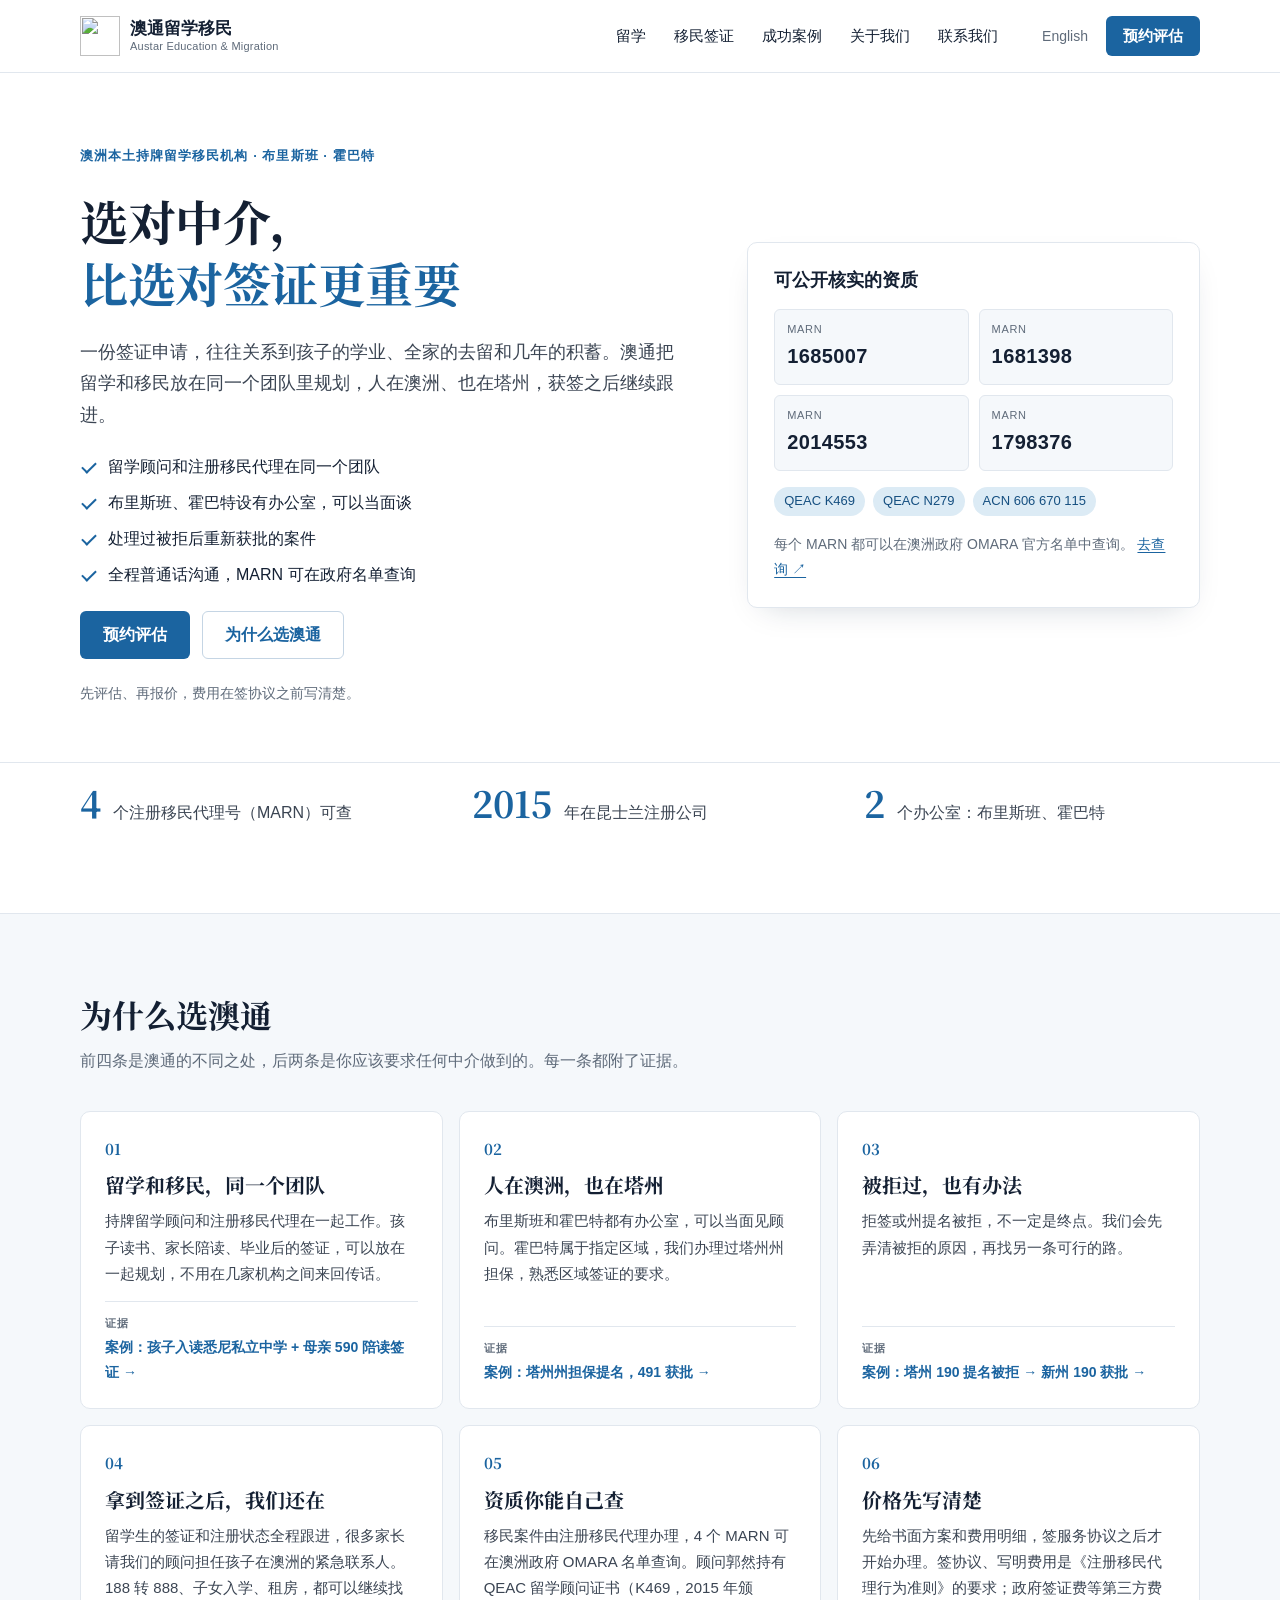
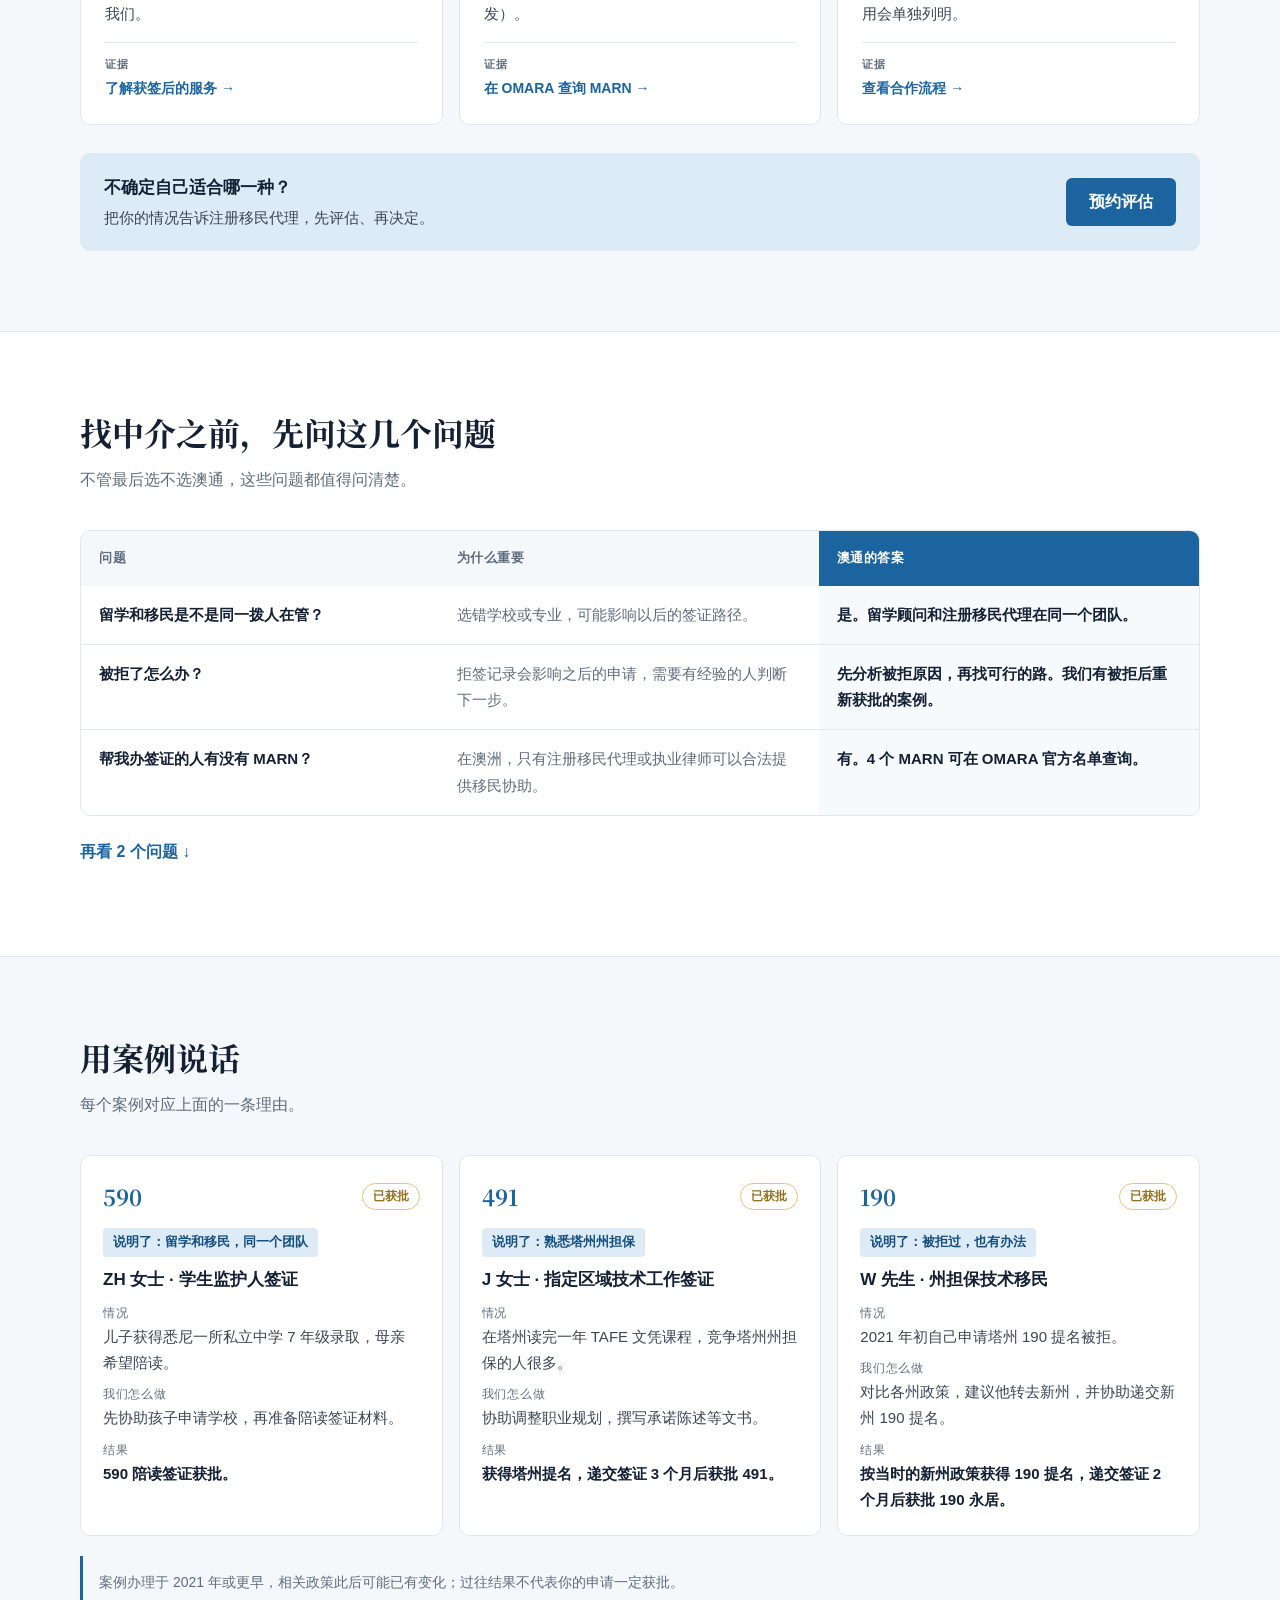
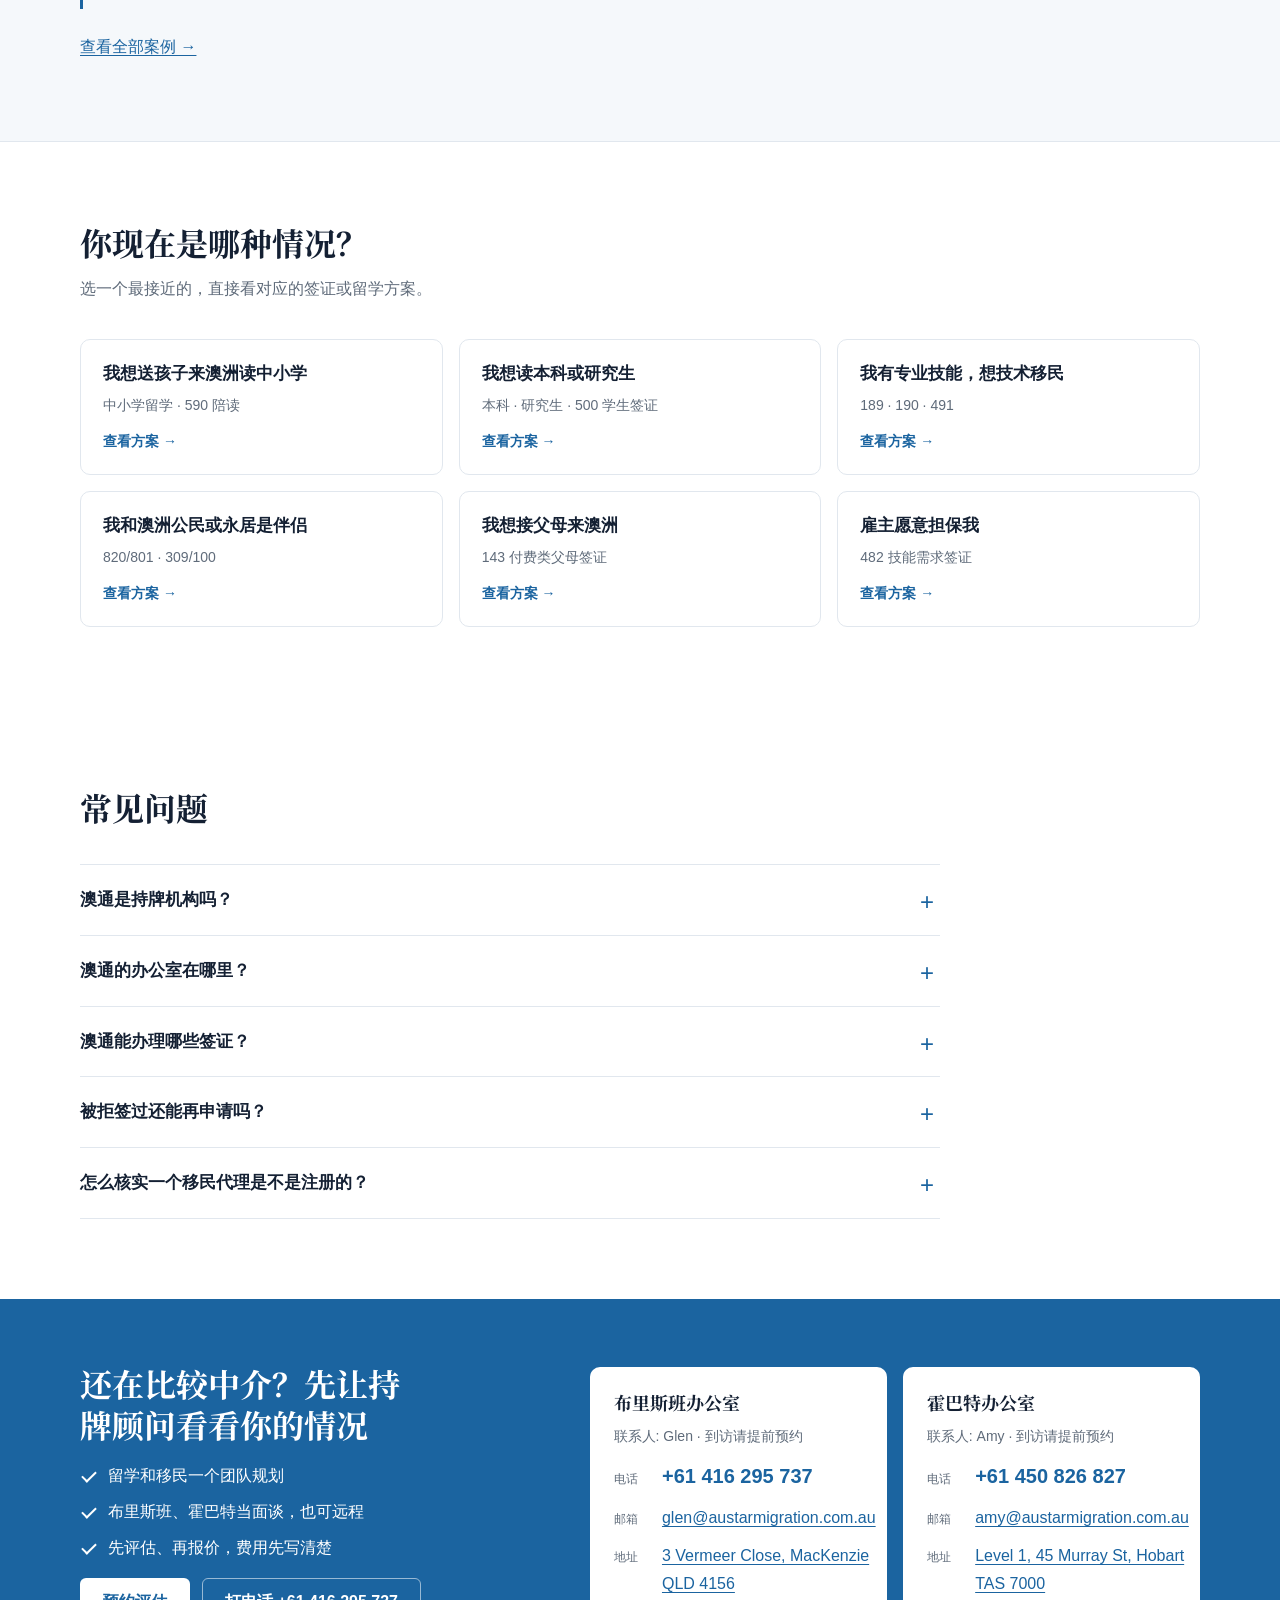
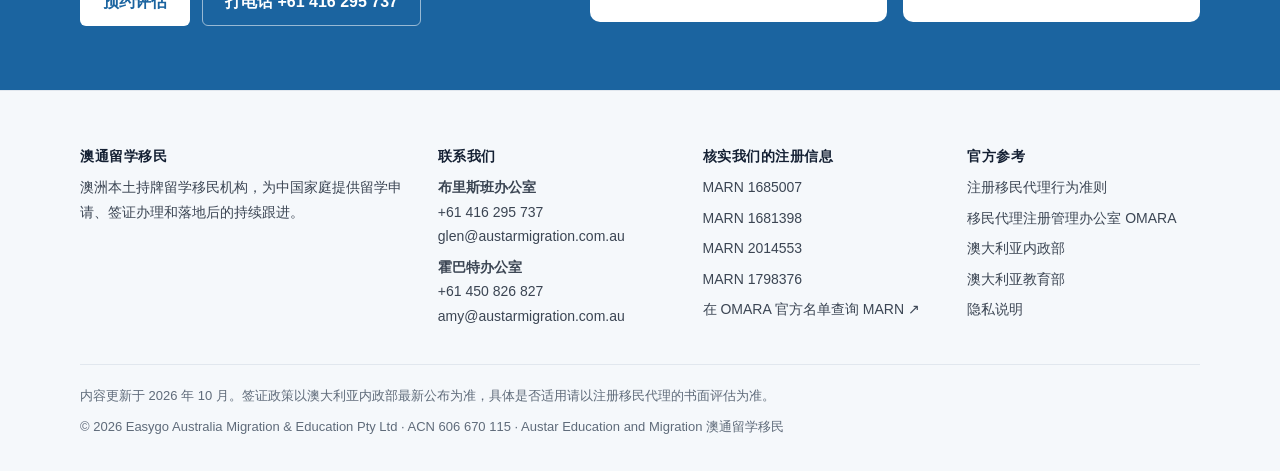
==== index.html @ 5b5699cb "Austar website preview" ====
<!doctype html>
<html lang="zh-Hans">
<head>
<meta charset="utf-8">
<meta name="robots" content="noindex, nofollow">
<meta name="viewport" content="width=device-width, initial-scale=1, viewport-fit=cover">
<title>澳通留学移民 Austar｜澳洲持牌移民代理与留学顾问</title>
<meta name="description" content="澳通留学移民是澳洲本土持牌机构：注册移民代理（4 个 MARN 可在官方名单查询）和持牌留学顾问，办理技术移民、配偶、父母、雇主担保签证及留学申请。布里斯班、霍巴特设有办公室。">
<link rel="canonical" href="https://austarmigration.com.au/">
<link rel="alternate" hreflang="zh-Hans" href="https://austarmigration.com.au/">
<link rel="alternate" hreflang="en-AU" href="https://austarmigration.com.au/en/">
<link rel="alternate" hreflang="x-default" href="https://austarmigration.com.au/">
<meta name="theme-color" content="#1B64A0">
<meta property="og:type" content="website">
<meta property="og:site_name" content="澳通留学移民">
<meta property="og:title" content="澳通留学移民 Austar｜澳洲持牌移民代理与留学顾问">
<meta property="og:description" content="澳通留学移民是澳洲本土持牌机构：注册移民代理（4 个 MARN 可在官方名单查询）和持牌留学顾问，办理技术移民、配偶、父母、雇主担保签证及留学申请。布里斯班、霍巴特设有办公室。">
<meta property="og:url" content="https://austarmigration.com.au/">
<meta property="og:image" content="https://austarmigration.com.au/assets/og.png">
<meta property="og:image:width" content="1200"><meta property="og:image:height" content="630">
<meta property="og:locale" content="zh_CN">
<meta name="twitter:card" content="summary_large_image">
<link rel="icon" type="image/png" sizes="48x48" href="/austar-preview/assets/favicon-48.png">
<link rel="apple-touch-icon" href="/austar-preview/assets/apple-touch-icon.png">
<link rel="preconnect" href="https://fonts.googleapis.com">
<link rel="preconnect" href="https://fonts.gstatic.com" crossorigin>
<link rel="stylesheet" href="https://fonts.googleapis.com/css2?family=Noto+Serif+SC:wght@700&display=swap" media="print" onload="this.media='all'">
<style>:root{--blue:#1B64A0;--blue-ink:#154F80;--wave:#3194C4;--sea:#DCEBF5;--fog:#F5F8FB;--gold:#94701F;--gold-lt:#E3C27D;--deep:#0F2740;--ink:#142033;--text:#3B4553;--note:#5F6B7A;--line:#E1E7EE;--white:#FFFFFF;--f-head:"Noto Serif SC","Source Han Serif SC","Songti SC",Georgia,serif;--f-body:-apple-system,BlinkMacSystemFont,"PingFang SC","Hiragino Sans GB","Microsoft YaHei","Segoe UI",Roboto,"Noto Sans SC",sans-serif;--r:6px;--max:1160px;color-scheme:light;}*,*::before,*::after{box-sizing:border-box}html{-webkit-text-size-adjust:100%;scroll-padding-top:84px}body{margin:0;background:var(--white);color:var(--text);font:16px/1.75 var(--f-body)}img{max-width:100%;height:auto;display:block}a{color:var(--blue);text-underline-offset:3px}a:hover{color:var(--blue-ink)}:focus-visible{outline:2px solid var(--wave);outline-offset:2px;border-radius:2px}h1,h2,h3{font-family:var(--f-head);color:var(--ink);line-height:1.3;margin:0;text-wrap:balance;font-weight:700}h1{font-size:clamp(30px,4.6vw,48px);letter-spacing:-.01em}h2{font-size:clamp(24px,3vw,32px)}h3{font-size:19px}p{margin:0}ul{margin:0;padding-left:1.2em}.wrap{max-width:var(--max);margin:0 auto;padding-left:max(20px,env(safe-area-inset-left,0px));padding-right:max(20px,env(safe-area-inset-right,0px))}.skip{position:absolute;left:-999px;top:8px;background:var(--blue);color:#fff;padding:8px 14px;z-index:100}.skip:focus{left:12px}.eyebrow{font-size:13px;letter-spacing:.08em;color:var(--blue);font-weight:600}.lede{font-size:18px;color:var(--text);max-width:62ch}.muted{color:var(--note)}.sec{padding-block:80px}.sec.fog{background:var(--fog);border-block:1px solid var(--line)}.sec-head{display:grid;gap:12px;margin-bottom:36px;max-width:720px}.btn{display:inline-flex;align-items:center;justify-content:center;gap:8px;min-height:48px;padding:0 22px;border-radius:var(--r);font-weight:600;font-size:16px;text-decoration:none;border:1px solid transparent;transition:background .15s}.btn-primary{background:var(--blue);color:#fff}.btn-primary:hover{background:var(--blue-ink);color:#fff}.btn-line{background:#fff;color:var(--blue);border-color:#C5D5E4}.btn-line:hover{border-color:var(--blue);color:var(--blue)}.btns{display:flex;flex-wrap:wrap;gap:12px}.hdr{position:sticky;top:0;z-index:20;background:rgba(255,255,255,.96);backdrop-filter:saturate(1.4) blur(8px);border-bottom:1px solid var(--line)}.hdr .wrap{display:flex;align-items:center;gap:24px;min-height:72px}.logo{display:flex;align-items:center;gap:10px;text-decoration:none;color:var(--ink);flex:none}.logo img{width:40px;height:40px}.logo b{display:block;font-size:17px;line-height:1.2}.logo small{display:block;font-size:11px;color:var(--note);letter-spacing:.02em;line-height:1.2}.nav{display:flex;gap:4px;margin-left:auto}.nav a{color:var(--ink);text-decoration:none;padding:8px 12px;border-radius:var(--r);font-size:15px}.nav a:hover{background:var(--fog)}.nav a[aria-current="page"]{color:var(--blue);font-weight:600}.hdr-tools{display:flex;align-items:center;gap:10px}.lang{font-size:14px;color:var(--note);text-decoration:none;padding:8px}.hdr .btn{min-height:40px;padding:0 16px;font-size:15px}.menu-btn{display:none}.hero{padding-block:72px 64px}.hero .wrap{display:grid;grid-template-columns:minmax(0,1.35fr) minmax(0,1fr);gap:56px;align-items:center}.hero-copy{display:grid;gap:22px}.hero h1 span{display:block}.hero h1 .hl{color:var(--blue)}.cred-card{border:1px solid var(--line);border-radius:10px;padding:26px;display:grid;gap:16px;background:#fff;box-shadow:0 12px 32px -18px rgba(15,39,64,.25)}.cred-card h2{font-size:18px;font-family:var(--f-body)}.marns{display:grid;grid-template-columns:repeat(2,minmax(0,1fr));gap:10px}.marn{border:1px solid var(--line);border-radius:var(--r);padding:10px 12px;background:var(--fog)}.marn small{display:block;font-size:11px;letter-spacing:.06em;color:var(--note)}.marn b{font-size:20px;color:var(--ink);font-variant-numeric:tabular-nums;letter-spacing:.02em}.cred-tags{display:flex;flex-wrap:wrap;gap:8px}.tag{font-size:13px;background:var(--sea);color:var(--blue-ink);padding:3px 10px;border-radius:999px}.stats{border-top:1px solid var(--line);margin-top:56px}.stats .wrap{display:grid;grid-template-columns:repeat(3,minmax(0,1fr))}.stat{padding:22px 0;display:flex;align-items:baseline;gap:12px}.stat b{font-family:var(--f-head);font-size:36px;color:var(--blue);line-height:1}.stat span{color:var(--text)}.paths{display:grid;grid-template-columns:repeat(3,minmax(0,1fr));gap:16px}.path{display:grid;gap:6px;padding:22px 22px 20px;border:1px solid var(--line);border-radius:10px;background:#fff;text-decoration:none;color:var(--ink);transition:border-color .15s,transform .15s}.path:hover{border-color:var(--blue);transform:translateY(-2px);color:var(--ink)}.path b{font-size:17px;line-height:1.45}.path span{font-size:14px;color:var(--note)}.path i{font-style:normal;color:var(--blue);font-size:14px;font-weight:600;margin-top:6px}.grid4{display:grid;grid-template-columns:repeat(4,minmax(0,1fr));gap:28px}.why h3{display:flex;align-items:center;gap:10px;margin-bottom:8px}.why h3::before{content:"";width:18px;height:3px;background:var(--blue);border-radius:2px}.steps{counter-reset:s;list-style:none;padding:0}.steps li{counter-increment:s;display:grid;gap:8px;border-top:2px solid var(--blue);padding-top:16px}.steps li::before{content:counter(s,decimal-leading-zero);font-family:var(--f-head);color:var(--blue);font-size:15px;font-weight:700}.cases{display:grid;grid-template-columns:repeat(3,minmax(0,1fr));gap:16px}.case{border:1px solid var(--line);border-radius:10px;padding:22px;display:grid;gap:12px;align-content:start;background:#fff}.case-top{display:flex;justify-content:space-between;align-items:center;gap:10px}.subclass{font-family:var(--f-head);font-weight:700;color:var(--blue);font-size:22px;font-variant-numeric:tabular-nums}.granted{font-size:12px;font-weight:700;color:var(--gold);border:1px solid var(--gold-lt);padding:2px 10px;border-radius:999px;white-space:nowrap}.case h3{font-size:17px;font-family:var(--f-body)}.case dl{margin:0;display:grid;gap:8px;font-size:15px}.case dt{font-size:12px;letter-spacing:.06em;color:var(--note)}.case dd{margin:0}.case dd.res{color:var(--ink);font-weight:600}.more{margin-top:24px}.faq{display:grid;border-top:1px solid var(--line);max-width:860px}.faq details{border-bottom:1px solid var(--line)}.faq summary{cursor:pointer;list-style:none;padding:20px 40px 20px 0;font-weight:600;color:var(--ink);font-size:17px;position:relative}.faq summary::-webkit-details-marker{display:none}.faq summary::after{content:"+";position:absolute;right:6px;top:16px;font-size:24px;color:var(--blue);font-weight:400}.faq details[open] summary::after{content:"−"}.faq details p{padding:0 0 22px;max-width:70ch}.offices{display:grid;grid-template-columns:repeat(2,minmax(0,1fr));gap:16px}.office{border:1px solid var(--line);border-radius:10px;padding:24px;display:grid;gap:10px;background:#fff;font-style:normal}.office h3{font-size:18px}.office .who{font-size:14px;color:var(--note)}.office .row{display:flex;gap:10px;align-items:baseline}.office .row span{font-size:12px;color:var(--note);width:3.2em;flex:none;letter-spacing:.04em}.office a.big{font-size:20px;font-weight:700;text-decoration:none;font-variant-numeric:tabular-nums}.band{background:var(--blue);color:#fff}.band .wrap{display:grid;grid-template-columns:minmax(0,1fr) minmax(0,1.3fr);gap:40px;padding-block:64px;align-items:center}.band h2{color:#fff}.band p{color:#D5E6F4}.band .office{border:0}.page-head{padding-block:56px 40px;border-bottom:1px solid var(--line);background:linear-gradient(var(--fog),var(--fog))}.page-head .wrap{display:grid;gap:14px}.crumbs{font-size:13px;color:var(--note)}.crumbs a{color:var(--note)}.jump{display:flex;flex-wrap:wrap;gap:8px;margin-top:6px}.jump a{font-size:14px;text-decoration:none;border:1px solid #C5D5E4;padding:5px 14px;border-radius:999px;background:#fff}.block{display:grid;grid-template-columns:minmax(0,1fr) minmax(0,2fr);gap:48px;padding-block:56px;border-bottom:1px solid var(--line)}.block:last-child{border-bottom:0}.block-side{display:grid;gap:8px;align-content:start}.block-side .en{font-size:13px;color:var(--note);letter-spacing:.06em}.block-body{display:grid;gap:22px;min-width:0}.kv{display:grid;grid-template-columns:repeat(2,minmax(0,1fr));gap:20px}.kv h3{font-size:15px;font-family:var(--f-body);color:var(--blue);margin-bottom:8px;letter-spacing:.04em}.kv ul{display:grid;gap:6px}.pathways{display:grid;grid-template-columns:repeat(3,minmax(0,1fr));gap:12px}.pathways div{background:var(--fog);border-radius:var(--r);padding:16px}.pathways b{display:block;color:var(--blue);font-size:14px}.timeline{list-style:none;padding:0;display:grid;gap:0}.timeline li{display:grid;grid-template-columns:150px minmax(0,1fr);gap:16px;padding:14px 0;border-bottom:1px solid var(--line)}.timeline b{color:var(--blue);font-variant-numeric:tabular-nums}.visas{display:grid;grid-template-columns:repeat(auto-fill,minmax(280px,1fr));gap:16px}.visa{border:1px solid var(--line);border-radius:10px;padding:22px;display:grid;gap:10px;align-content:start}.visa-top{display:flex;justify-content:space-between;align-items:baseline;gap:10px;flex-wrap:wrap}.visa .sc{font-family:var(--f-head);font-size:26px;font-weight:700;color:var(--blue);font-variant-numeric:tabular-nums}.visa .kind{font-size:12px;background:var(--sea);color:var(--blue-ink);padding:2px 10px;border-radius:999px}.visa h3{font-size:17px;font-family:var(--f-body)}.visa p{font-size:15px}.note{font-size:14px;color:var(--note);background:var(--fog);border-left:3px solid var(--blue);padding:14px 16px;border-radius:0 var(--r) var(--r) 0;max-width:80ch}.case-group{display:grid;gap:18px;padding-block:44px;border-bottom:1px solid var(--line)}.team{display:grid;grid-template-columns:repeat(4,minmax(0,1fr));gap:16px}.team div{border-top:2px solid var(--blue);padding-top:14px}.team b{display:block;font-family:var(--f-head);font-size:30px;color:var(--blue);line-height:1.2}.cred-grid{display:grid;grid-template-columns:repeat(3,minmax(0,1fr));gap:16px}.cred-box{border:1px solid var(--line);border-radius:10px;padding:22px;display:grid;gap:10px;align-content:start}.cred-box h3{font-size:15px;font-family:var(--f-body);color:var(--note);letter-spacing:.04em}.cred-box .num{font-size:18px;font-weight:700;color:var(--ink);font-variant-numeric:tabular-nums}.form-wrap{display:grid;grid-template-columns:minmax(0,1.3fr) minmax(0,1fr);gap:40px;padding-block:56px}form{display:grid;gap:16px}.field{display:grid;gap:6px}.field label{font-size:14px;font-weight:600;color:var(--ink)}.field input,.field select,.field textarea{font:inherit;color:var(--ink);border:1px solid #C9D3DD;border-radius:var(--r);padding:11px 12px;background:#fff;width:100%}.field textarea{min-height:120px;resize:vertical}.field input:focus,.field select:focus,.field textarea:focus{outline:2px solid var(--wave);outline-offset:0;border-color:var(--wave)}.two{display:grid;grid-template-columns:repeat(2,minmax(0,1fr));gap:16px}.form-note{font-size:13px;color:var(--note)}.ftr{background:var(--fog);border-top:1px solid var(--line);padding-block:56px 32px;font-size:14px}.ftr .cols{display:grid;grid-template-columns:minmax(0,1.4fr) repeat(3,minmax(0,1fr));gap:32px}.ftr h2{font-size:14px;font-family:var(--f-body);color:var(--ink);margin-bottom:10px;letter-spacing:.04em}.ftr ul{list-style:none;padding:0;display:grid;gap:6px}.ftr a{color:var(--text);text-decoration:none}.ftr a:hover{color:var(--blue);text-decoration:underline}.ftr .legal{border-top:1px solid var(--line);margin-top:36px;padding-top:20px;display:grid;gap:8px;color:var(--note);font-size:13px}.mbar{display:none}@media (max-width:980px){.nav{display:none}.nav.open{display:grid;position:absolute;left:0;right:0;top:72px;background:#fff;border-bottom:1px solid var(--line);padding:8px max(20px,env(safe-area-inset-left,0px)) 16px}.nav.open a{padding:12px 4px;font-size:17px;border-bottom:1px solid var(--line);border-radius:0}.menu-btn{display:inline-flex;align-items:center;justify-content:center;width:44px;height:44px;border:1px solid var(--line);border-radius:var(--r);background:#fff;color:var(--ink);font-size:20px;cursor:pointer;margin-left:auto}.hdr-tools .btn{display:none}.hero .wrap,.band .wrap,.form-wrap,.block{grid-template-columns:1fr;gap:32px}.grid4,.team{grid-template-columns:repeat(2,minmax(0,1fr))}.paths,.cases,.cred-grid{grid-template-columns:repeat(2,minmax(0,1fr))}.ftr .cols{grid-template-columns:repeat(2,minmax(0,1fr))}}@media (max-width:640px){body{padding-bottom:calc(64px + env(safe-area-inset-bottom,0px))}.sec{padding-block:56px}.hero{padding-block:40px 32px}.logo small{display:none}.hdr .wrap{gap:10px}.logo{min-width:0;flex:1 1 auto}.logo img{width:34px;height:34px}.logo b{font-size:15px;white-space:nowrap;overflow:hidden;text-overflow:ellipsis}.logo span{min-width:0}.hdr-tools{flex:none}.menu-btn{margin-left:0}.paths,.cases,.grid4,.offices,.cred-grid,.kv,.pathways,.two,.ftr .cols{grid-template-columns:1fr}.team{grid-template-columns:repeat(2,minmax(0,1fr))}.stats .wrap{grid-template-columns:1fr}.stat{padding:12px 0;border-bottom:1px solid var(--line)}.timeline li{grid-template-columns:1fr;gap:2px}.lede{font-size:17px}.mbar{display:grid;grid-template-columns:1fr 1.4fr;gap:10px;position:fixed;left:0;right:0;bottom:0;z-index:30;background:#fff;border-top:1px solid var(--line);padding:10px max(16px,env(safe-area-inset-right,0px)) calc(10px + env(safe-area-inset-bottom,0px)) max(16px,env(safe-area-inset-left,0px))}.mbar .btn{min-height:44px}}@media (prefers-reduced-motion:reduce){*{transition:none!important;scroll-behavior:auto!important}}@media print{.hdr,.mbar,.band,.ftr{display:none}}.done{border:1px solid var(--line);border-radius:10px;padding:24px;display:grid;gap:14px;background:var(--fog)}.done:focus{outline:none}.done pre{white-space:pre-wrap;font:15px/1.6 var(--f-body);background:#fff;border:1px solid var(--line);border-radius:var(--r);padding:14px;margin:0;color:var(--ink)}.certs{display:grid;grid-template-columns:repeat(3,minmax(0,180px));gap:16px;margin-top:28px}.certs figure{margin:0;display:grid;gap:6px;font-size:13px;color:var(--note)}.certs img{border:1px solid var(--line);border-radius:4px;aspect-ratio:3/4;object-fit:cover;object-position:top;background:#fff;width:100%}@media (max-width:640px){.faq summary{padding-block:16px;line-height:1.5}.faq details p{padding-bottom:18px}.certs{grid-template-columns:repeat(3,minmax(0,1fr))}}[hidden]{display:none!important}.ticks{list-style:none;padding:0;display:grid;gap:8px}.ticks li{position:relative;padding-left:28px}.ticks li::before{content:"";position:absolute;left:2px;top:.55em;width:14px;height:8px;border-left:2px solid currentColor;border-bottom:2px solid currentColor;transform:rotate(-45deg)}.ticks.dark li{color:var(--ink);font-weight:500}.ticks.dark li::before{color:var(--blue)}.band .ticks li{color:#fff}.reassure{font-size:14px;color:var(--note)}.reasons{display:grid;gap:16px}.reasons.r6{grid-template-columns:repeat(3,minmax(0,1fr))}.reasons.r4{grid-template-columns:repeat(4,minmax(0,1fr))}.reasons.r3{grid-template-columns:repeat(3,minmax(0,1fr))}.reason{background:#fff;border:1px solid var(--line);border-radius:10px;padding:24px;display:grid;gap:10px;align-content:start;grid-template-rows:auto auto 1fr auto}.reasons.r3 .reason,.reasons.r4 .reason{grid-template-rows:auto 1fr auto}.rn{font-family:var(--f-head);font-weight:700;color:var(--blue);font-size:15px}.reason h3{font-size:20px}.reason p{font-size:15px}.ev{display:grid;gap:2px;font-size:14px;font-weight:600;text-decoration:none;border-top:1px solid var(--line);padding-top:12px;margin-top:4px}.ev span{font-size:11px;letter-spacing:.08em;color:var(--note);font-weight:600}.inline-cta{display:flex;align-items:center;justify-content:space-between;gap:20px;flex-wrap:wrap;margin-top:28px;padding:20px 24px;border-radius:10px;background:var(--sea)}.inline-cta div{display:grid;gap:2px;min-width:0}.inline-cta b{color:var(--ink);font-size:17px}.inline-cta span{font-size:15px;color:var(--text)}.cmp-wrap{overflow-x:auto;border:1px solid var(--line);border-radius:10px}.cmp{border-collapse:collapse;width:100%;min-width:640px;font-size:15px}.cmp th,.cmp td{text-align:left;vertical-align:top;padding:16px 18px;border-bottom:1px solid var(--line)}.cmp tr:last-child th,.cmp tr:last-child td{border-bottom:0}.cmp thead th{background:var(--fog);font-size:13px;color:var(--note);letter-spacing:.04em;font-weight:600}.cmp thead th:last-child{background:var(--blue);color:#fff}.cmp tbody th{color:var(--ink);font-weight:600;width:32%}.cmp td{color:var(--note);width:34%}.cmp td.ans{color:var(--ink);font-weight:600;background:#F7FAFD}.shows{font-size:13px;color:var(--blue-ink);background:var(--sea);border-radius:4px;padding:3px 10px;justify-self:start;font-weight:600}.here{padding-block:48px;border-bottom:1px solid var(--line)}.here h2{margin-bottom:22px;font-size:24px}.here .reason{background:var(--fog);border-color:transparent}.btn-white{background:#fff;color:var(--blue)}.btn-white:hover{background:var(--sea);color:var(--blue-ink)}.btn-ghost{border-color:rgba(255,255,255,.55);color:#fff}.btn-ghost:hover{border-color:#fff;color:#fff}.block-body .inline-cta{margin-top:4px}@media (max-width:980px){.reasons.r6,.reasons.r4,.reasons.r3{grid-template-columns:repeat(2,minmax(0,1fr))}}@media (max-width:640px){.reasons.r6,.reasons.r4,.reasons.r3{grid-template-columns:1fr}.inline-cta .btn{width:100%}.here{padding-block:36px}}@media (max-width:640px){.cmp-wrap{border:0;overflow:visible}.cmp{min-width:0;display:block}.cmp thead{display:none}.cmp tbody{display:grid;gap:12px}.cmp tr{display:grid;border:1px solid var(--line);border-radius:10px;overflow:hidden}.cmp tbody th,.cmp td{width:auto;display:block;border:0;padding:12px 16px}.cmp tbody th{font-size:16px;padding-top:16px}.cmp td::before{content:attr(data-l);display:block;font-size:12px;color:var(--note);font-weight:600;letter-spacing:.04em;margin-bottom:2px}.cmp td.ans{border-top:1px solid var(--line)}}.cmp-more{margin-top:12px}.cmp-more summary{cursor:pointer;color:var(--blue);font-weight:600;padding:10px 0;list-style:none}.cmp-more summary::-webkit-details-marker{display:none}.cmp-more summary::after{content:" ↓"}.cmp-more[open] summary::after{content:" ↑"}.cmp-more .cmp thead{display:none}.hero h1 span{text-wrap:balance}</style>
<script type="application/ld+json">{"@context":"https://schema.org","@graph":[{"@type":"WebSite","@id":"https://austarmigration.com.au/#website","url":"https://austarmigration.com.au/","name":"Austar Education and Migration","alternateName":"澳通留学移民","inLanguage":["zh-Hans","en-AU"],"publisher":{"@id":"https://austarmigration.com.au/#organization"}},{"@type":["ProfessionalService","Organization"],"@id":"https://austarmigration.com.au/#organization","name":"Austar Education and Migration","alternateName":["澳通留学移民","Austar Migration","澳通移民留学"],"legalName":"Easygo Australia Migration & Education Pty Ltd","url":"https://austarmigration.com.au/","logo":"https://austarmigration.com.au/assets/logo-500.png","image":"https://austarmigration.com.au/assets/og.png","description":"澳通留学移民是澳洲本土持牌机构：注册移民代理（4 个 MARN 可在官方名单查询）和持牌留学顾问，办理技术移民、配偶、父母、雇主担保签证及留学申请。布里斯班、霍巴特设有办公室。","email":"glen@austarmigration.com.au","telephone":"+61 416 295 737","identifier":{"@type":"PropertyValue","propertyID":"ACN","value":"606 670 115"},"areaServed":[{"@type":"Country","name":"Australia"},{"@type":"Country","name":"China"}],"knowsLanguage":["zh-Hans","en"],"knowsAbout":["Australian skilled migration","Partner visa","Contributory parent visa","Employer sponsored visa","Australian student visa","International school admission","University admission"],"address":{"@type":"PostalAddress","streetAddress":"3 Vermeer Close","addressLocality":"MacKenzie","addressRegion":"QLD","postalCode":"4156","addressCountry":"AU"},"department":[{"@type":"ProfessionalService","@id":"https://austarmigration.com.au/#office-bne","name":"Austar Education and Migration – MacKenzie","telephone":"+61 416 295 737","email":"glen@austarmigration.com.au","address":{"@type":"PostalAddress","streetAddress":"3 Vermeer Close","addressLocality":"MacKenzie","addressRegion":"QLD","postalCode":"4156","addressCountry":"AU"},"hasMap":"https://www.google.com/maps/search/?api=1&query=3+Vermeer+Close+MacKenzie+QLD+4156","parentOrganization":{"@id":"https://austarmigration.com.au/#organization"}},{"@type":"ProfessionalService","@id":"https://austarmigration.com.au/#office-hba","name":"Austar Education and Migration – Hobart","telephone":"+61 450 826 827","email":"amy@austarmigration.com.au","address":{"@type":"PostalAddress","streetAddress":"Level 1, 45 Murray St","addressLocality":"Hobart","addressRegion":"TAS","postalCode":"7000","addressCountry":"AU"},"hasMap":"https://www.google.com/maps/search/?api=1&query=Level+1+45+Murray+St+Hobart+TAS+7000","parentOrganization":{"@id":"https://austarmigration.com.au/#organization"}}],"hasCredential":[{"@type":"EducationalOccupationalCredential","credentialCategory":"Registered Migration Agent","name":"MARN 1685007","recognizedBy":{"@type":"GovernmentOrganization","name":"Office of the Migration Agents Registration Authority","url":"https://www.mara.gov.au/"}},{"@type":"EducationalOccupationalCredential","credentialCategory":"Registered Migration Agent","name":"MARN 1681398","recognizedBy":{"@type":"GovernmentOrganization","name":"Office of the Migration Agents Registration Authority","url":"https://www.mara.gov.au/"}},{"@type":"EducationalOccupationalCredential","credentialCategory":"Registered Migration Agent","name":"MARN 2014553","recognizedBy":{"@type":"GovernmentOrganization","name":"Office of the Migration Agents Registration Authority","url":"https://www.mara.gov.au/"}},{"@type":"EducationalOccupationalCredential","credentialCategory":"Registered Migration Agent","name":"MARN 1798376","recognizedBy":{"@type":"GovernmentOrganization","name":"Office of the Migration Agents Registration Authority","url":"https://www.mara.gov.au/"}},{"@type":"EducationalOccupationalCredential","credentialCategory":"Qualified Education Agent Counsellor","name":"Ran Guo, QEAC K469"},{"@type":"EducationalOccupationalCredential","credentialCategory":"Qualified Education Agent Counsellor","name":"Lu Zhang, QEAC N279"}],"sameAs":[]},{"@type":"WebPage","@id":"https://austarmigration.com.au/#webpage","url":"https://austarmigration.com.au/","name":"澳通留学移民 Austar｜澳洲持牌移民代理与留学顾问","description":"澳通留学移民是澳洲本土持牌机构：注册移民代理（4 个 MARN 可在官方名单查询）和持牌留学顾问，办理技术移民、配偶、父母、雇主担保签证及留学申请。布里斯班、霍巴特设有办公室。","inLanguage":"zh-Hans","isPartOf":{"@id":"https://austarmigration.com.au/#website"},"about":{"@id":"https://austarmigration.com.au/#organization"},"dateModified":"2026-10-28"},{"@type":"FAQPage","mainEntity":[{"@type":"Question","name":"澳通是持牌机构吗？","acceptedAnswer":{"@type":"Answer","text":"是。澳通的移民业务由在澳洲移民代理注册管理办公室（OMARA）登记的注册移民代理办理，注册号（MARN）包括 1685007、1681398、2014553、1798376，可在 OMARA 官方名单查询。留学顾问持有 QEAC 认证（证书号 K469、N279）。公司为 Easygo Australia Migration & Education Pty Ltd，ACN 606 670 115，2015 年在昆士兰注册。"}},{"@type":"Question","name":"澳通的办公室在哪里？","acceptedAnswer":{"@type":"Answer","text":"澳通在布里斯班（3 Vermeer Close, MacKenzie QLD 4156，电话 +61 416 295 737）和霍巴特（Level 1, 45 Murray St, Hobart TAS 7000，电话 +61 450 826 827）设有办公室，也可以远程为中国境内的客户服务。"}},{"@type":"Question","name":"澳通能办理哪些签证？","acceptedAnswer":{"@type":"Answer","text":"技术移民（189、190、491/191）、雇主担保（482）、配偶签证（820/801、309/100）、父母签证（143）、学生签证（500）和学生监护人签证（590），以及 188 签证持有人转 888 永居。"}},{"@type":"Question","name":"被拒签过还能再申请吗？","acceptedAnswer":{"@type":"Answer","text":"要看拒签原因和签证类别。澳通处理过被拒后重新申请成功的案例，例如州担保被拒后改走其他州提名获批。建议带上拒签信来做一次评估。"}},{"@type":"Question","name":"怎么核实一个移民代理是不是注册的？","acceptedAnswer":{"@type":"Answer","text":"在 OMARA 官网的“Search the register of migration agents”输入代理姓名或 MARN 即可查询。只有注册移民代理或执业律师才能合法提供移民协助。"}}]}]}</script>
</head>
<body>
<a class="skip" href="#main">跳到正文</a>
<header class="hdr"><div class="wrap">
  <a class="logo" href="/austar-preview/"><img src="/austar-preview/assets/logo-80.png" width="40" height="40" alt=""><span><b>澳通留学移民</b><small>Austar Education & Migration</small></span></a>
  <nav class="nav" id="nav" aria-label="主导航"><a href="/austar-preview/study/">留学</a><a href="/austar-preview/migration/">移民签证</a><a href="/austar-preview/success-stories/">成功案例</a><a href="/austar-preview/about-us/">关于我们</a><a href="/austar-preview/contact/">联系我们</a></nav>
  <div class="hdr-tools">
    <a class="lang" href="/austar-preview/en/" hreflang="en-AU" lang="en-AU">English</a>
    <a class="btn btn-primary" href="/austar-preview/contact/">预约评估</a>
  </div>
  <button class="menu-btn" type="button" aria-controls="nav" aria-expanded="false" aria-label="菜单">☰</button>
</div></header>
<main id="main">

<section class="hero" aria-labelledby="h1">
  <div class="wrap">
    <div class="hero-copy">
      <p class="eyebrow">澳洲本土持牌留学移民机构 · 布里斯班 · 霍巴特</p>
      <h1 id="h1"><span>选对中介，</span><span class="hl">比选对签证更重要</span></h1>
      <p class="lede">一份签证申请，往往关系到孩子的学业、全家的去留和几年的积蓄。澳通把留学和移民放在同一个团队里规划，人在澳洲、也在塔州，获签之后继续跟进。</p>
      <ul class="ticks dark"><li>留学顾问和注册移民代理在同一个团队</li><li>布里斯班、霍巴特设有办公室，可以当面谈</li><li>处理过被拒后重新获批的案件</li><li>全程普通话沟通，MARN 可在政府名单查询</li></ul>
      <div class="btns"><a class="btn btn-primary" href="/austar-preview/contact/">预约评估</a><a class="btn btn-line" href="#why">为什么选澳通</a></div>
      <p class="reassure">先评估、再报价，费用在签协议之前写清楚。</p>
    </div>
    <aside class="cred-card" aria-labelledby="cred-h">
      <h2 id="cred-h">可公开核实的资质</h2>
      <div class="marns"><div class="marn"><small>MARN</small><b>1685007</b></div><div class="marn"><small>MARN</small><b>1681398</b></div><div class="marn"><small>MARN</small><b>2014553</b></div><div class="marn"><small>MARN</small><b>1798376</b></div></div>
      <div class="cred-tags"><span class="tag">QEAC K469</span><span class="tag">QEAC N279</span><span class="tag">ACN 606 670 115</span></div>
      <p class="muted" style="font-size:14px">每个 MARN 都可以在澳洲政府 OMARA 官方名单中查询。 <a href="https://portal.mara.gov.au/search-the-register-of-migration-agents/" rel="noopener">去查询 ↗</a></p>
    </aside>
  </div>
  <div class="stats"><div class="wrap"><div class="stat"><b>4</b><span>个注册移民代理号（MARN）可查</span></div><div class="stat"><b>2015</b><span>年在昆士兰注册公司</span></div><div class="stat"><b>2</b><span>个办公室：布里斯班、霍巴特</span></div></div></div>
</section>

<section class="sec fog" id="why" aria-labelledby="why-h"><div class="wrap">
  <div class="sec-head"><h2 id="why-h">为什么选澳通</h2><p class="muted">前四条是澳通的不同之处，后两条是你应该要求任何中介做到的。每一条都附了证据。</p></div>
  <div class="reasons r6"><article class="reason" id="r-onepath"><span class="rn">01</span><h3>留学和移民，同一个团队</h3><p>持牌留学顾问和注册移民代理在一起工作。孩子读书、家长陪读、毕业后的签证，可以放在一起规划，不用在几家机构之间来回传话。</p><a class="ev" href="/austar-preview/success-stories/#g2"><span>证据</span>案例：孩子入读悉尼私立中学 + 母亲 590 陪读签证 →</a></article><article class="reason" id="r-local"><span class="rn">02</span><h3>人在澳洲，也在塔州</h3><p>布里斯班和霍巴特都有办公室，可以当面见顾问。霍巴特属于指定区域，我们办理过塔州州担保，熟悉区域签证的要求。</p><a class="ev" href="/austar-preview/success-stories/#g1"><span>证据</span>案例：塔州州担保提名，491 获批 →</a></article><article class="reason" id="r-refusal"><span class="rn">03</span><h3>被拒过，也有办法</h3><p>拒签或州提名被拒，不一定是终点。我们会先弄清被拒的原因，再找另一条可行的路。</p><a class="ev" href="/austar-preview/success-stories/#g1"><span>证据</span>案例：塔州 190 提名被拒 → 新州 190 获批 →</a></article><article class="reason" id="r-after"><span class="rn">04</span><h3>拿到签证之后，我们还在</h3><p>留学生的签证和注册状态全程跟进，很多家长请我们的顾问担任孩子在澳洲的紧急联系人。188 转 888、子女入学、租房，都可以继续找我们。</p><a class="ev" href="/austar-preview/about-us/#after"><span>证据</span>了解获签后的服务 →</a></article><article class="reason" id="r-licensed"><span class="rn">05</span><h3>资质你能自己查</h3><p>移民案件由注册移民代理办理，4 个 MARN 可在澳洲政府 OMARA 名单查询。顾问郭然持有 QEAC 留学顾问证书（K469，2015 年颁发）。</p><a class="ev" href="https://portal.mara.gov.au/search-the-register-of-migration-agents/" rel="noopener"><span>证据</span>在 OMARA 查询 MARN →</a></article><article class="reason" id="r-fees"><span class="rn">06</span><h3>价格先写清楚</h3><p>先给书面方案和费用明细，签服务协议之后才开始办理。签协议、写明费用是《注册移民代理行为准则》的要求；政府签证费等第三方费用会单独列明。</p><a class="ev" href="/austar-preview/about-us/#steps"><span>证据</span>查看合作流程 →</a></article></div>
  <aside class="inline-cta"><div><b>不确定自己适合哪一种？</b><span>把你的情况告诉注册移民代理，先评估、再决定。</span></div><a class="btn btn-primary" href="/austar-preview/contact/">预约评估</a></aside>
</div></section>

<section class="sec" aria-labelledby="cmp-h"><div class="wrap">
  <div class="sec-head"><h2 id="cmp-h">找中介之前，先问这几个问题</h2><p class="muted">不管最后选不选澳通，这些问题都值得问清楚。</p></div>
  <div class="cmp-wrap"><table class="cmp"><thead><tr><th scope="col">问题</th><th scope="col">为什么重要</th><th scope="col">澳通的答案</th></tr></thead>
  <tbody><tr><th scope="row">留学和移民是不是同一拨人在管？</th><td data-l="为什么重要">选错学校或专业，可能影响以后的签证路径。</td><td class="ans" data-l="澳通的答案">是。留学顾问和注册移民代理在同一个团队。</td></tr><tr><th scope="row">被拒了怎么办？</th><td data-l="为什么重要">拒签记录会影响之后的申请，需要有经验的人判断下一步。</td><td class="ans" data-l="澳通的答案">先分析被拒原因，再找可行的路。我们有被拒后重新获批的案例。</td></tr><tr><th scope="row">帮我办签证的人有没有 MARN？</th><td data-l="为什么重要">在澳洲，只有注册移民代理或执业律师可以合法提供移民协助。</td><td class="ans" data-l="澳通的答案">有。4 个 MARN 可在 OMARA 官方名单查询。</td></tr></tbody></table></div>
  <details class="cmp-more"><summary>再看 2 个问题</summary><div class="cmp-wrap"><table class="cmp"><tbody><tr><th scope="row">开始之前会不会签书面协议、写明费用？</th><td data-l="为什么重要">没有书面协议，出了问题很难说清楚。</td><td class="ans" data-l="澳通的答案">会。先给方案和费用明细，签协议后才开始办理。</td></tr><tr><th scope="row">拿到签证之后还管不管？</th><td data-l="为什么重要">学生签证、临时签证在获签后还有很多条件要满足。</td><td class="ans" data-l="澳通的答案">管。签证状态跟进、转永居、子女入学都可以继续找我们。</td></tr></tbody></table></div></details>
</div></section>

<section class="sec fog" aria-labelledby="cases-h"><div class="wrap">
  <div class="sec-head"><h2 id="cases-h">用案例说话</h2><p class="muted">每个案例对应上面的一条理由。</p></div>
  <div class="cases">
  <article class="case">
    <div class="case-top"><span class="subclass">590</span><span class="granted">已获批</span></div>
    <div class="shows">说明了：留学和移民，同一个团队</div>
    <h3>ZH 女士 · 学生监护人签证</h3>
    <dl><div><dt>情况</dt><dd>儿子获得悉尼一所私立中学 7 年级录取，母亲希望陪读。</dd></div><div><dt>我们怎么做</dt><dd>先协助孩子申请学校，再准备陪读签证材料。</dd></div><div><dt>结果</dt><dd class="res">590 陪读签证获批。</dd></div></dl>
  </article>
  <article class="case">
    <div class="case-top"><span class="subclass">491</span><span class="granted">已获批</span></div>
    <div class="shows">说明了：熟悉塔州州担保</div>
    <h3>J 女士 · 指定区域技术工作签证</h3>
    <dl><div><dt>情况</dt><dd>在塔州读完一年 TAFE 文凭课程，竞争塔州州担保的人很多。</dd></div><div><dt>我们怎么做</dt><dd>协助调整职业规划，撰写承诺陈述等文书。</dd></div><div><dt>结果</dt><dd class="res">获得塔州提名，递交签证 3 个月后获批 491。</dd></div></dl>
  </article>
  <article class="case">
    <div class="case-top"><span class="subclass">190</span><span class="granted">已获批</span></div>
    <div class="shows">说明了：被拒过，也有办法</div>
    <h3>W 先生 · 州担保技术移民</h3>
    <dl><div><dt>情况</dt><dd>2021 年初自己申请塔州 190 提名被拒。</dd></div><div><dt>我们怎么做</dt><dd>对比各州政策，建议他转去新州，并协助递交新州 190 提名。</dd></div><div><dt>结果</dt><dd class="res">按当时的新州政策获得 190 提名，递交签证 2 个月后获批 190 永居。</dd></div></dl>
  </article></div>
  <p class="note" style="margin-top:20px">案例办理于 2021 年或更早，相关政策此后可能已有变化；过往结果不代表你的申请一定获批。</p>
  <p class="more"><a href="/austar-preview/success-stories/">查看全部案例 →</a></p>
</div></section>

<section class="sec" id="paths" aria-labelledby="paths-h"><div class="wrap">
  <div class="sec-head"><h2 id="paths-h">你现在是哪种情况？</h2><p class="muted">选一个最接近的，直接看对应的签证或留学方案。</p></div>
  <div class="paths"><a class="path" href="/austar-preview/study/#school"><b>我想送孩子来澳洲读中小学</b><span>中小学留学 · 590 陪读</span><i>查看方案 →</i></a><a class="path" href="/austar-preview/study/#university"><b>我想读本科或研究生</b><span>本科 · 研究生 · 500 学生签证</span><i>查看方案 →</i></a><a class="path" href="/austar-preview/migration/#skilled"><b>我有专业技能，想技术移民</b><span>189 · 190 · 491</span><i>查看方案 →</i></a><a class="path" href="/austar-preview/migration/#family"><b>我和澳洲公民或永居是伴侣</b><span>820/801 · 309/100</span><i>查看方案 →</i></a><a class="path" href="/austar-preview/migration/#family"><b>我想接父母来澳洲</b><span>143 付费类父母签证</span><i>查看方案 →</i></a><a class="path" href="/austar-preview/migration/#employer"><b>雇主愿意担保我</b><span>482 技能需求签证</span><i>查看方案 →</i></a></div>
</div></section>



<section class="sec" aria-labelledby="faq-h"><div class="wrap">
  <div class="sec-head"><h2 id="faq-h">常见问题</h2></div>
  <div class="faq"><details><summary>澳通是持牌机构吗？</summary><p>是。澳通的移民业务由在澳洲移民代理注册管理办公室（OMARA）登记的注册移民代理办理，注册号（MARN）包括 1685007、1681398、2014553、1798376，可在 OMARA 官方名单查询。留学顾问持有 QEAC 认证（证书号 K469、N279）。公司为 Easygo Australia Migration & Education Pty Ltd，ACN 606 670 115，2015 年在昆士兰注册。</p></details><details><summary>澳通的办公室在哪里？</summary><p>澳通在布里斯班（3 Vermeer Close, MacKenzie QLD 4156，电话 +61 416 295 737）和霍巴特（Level 1, 45 Murray St, Hobart TAS 7000，电话 +61 450 826 827）设有办公室，也可以远程为中国境内的客户服务。</p></details><details><summary>澳通能办理哪些签证？</summary><p>技术移民（189、190、491/191）、雇主担保（482）、配偶签证（820/801、309/100）、父母签证（143）、学生签证（500）和学生监护人签证（590），以及 188 签证持有人转 888 永居。</p></details><details><summary>被拒签过还能再申请吗？</summary><p>要看拒签原因和签证类别。澳通处理过被拒后重新申请成功的案例，例如州担保被拒后改走其他州提名获批。建议带上拒签信来做一次评估。</p></details><details><summary>怎么核实一个移民代理是不是注册的？</summary><p>在 OMARA 官网的“Search the register of migration agents”输入代理姓名或 MARN 即可查询。只有注册移民代理或执业律师才能合法提供移民协助。</p></details></div>
</div></section>

<section class="band" aria-labelledby="band-h"><div class="wrap">
  <div style="display:grid;gap:16px"><h2 id="band-h">还在比较中介？先让持牌顾问看看你的情况</h2>
    <ul class="ticks"><li>留学和移民一个团队规划</li><li>布里斯班、霍巴特当面谈，也可远程</li><li>先评估、再报价，费用先写清楚</li></ul>
    <div class="btns"><a class="btn btn-white" href="/austar-preview/contact/">预约评估</a><a class="btn btn-ghost" href="tel:+61416295737">打电话 +61 416 295 737</a></div></div>
  <div class="offices ">
  <address class="office">
    <h3>布里斯班办公室</h3>
    <div class="who">联系人: Glen · 到访请提前预约</div>
    <div class="row"><span>电话</span><a class="big" href="tel:+61416295737">+61 416 295 737</a></div>
    <div class="row"><span>邮箱</span><a href="mailto:glen@austarmigration.com.au">glen@austarmigration.com.au</a></div>
    <div class="row"><span>地址</span><a href="https://www.google.com/maps/search/?api=1&query=3+Vermeer+Close+MacKenzie+QLD+4156" rel="noopener">3 Vermeer Close, MacKenzie QLD 4156</a></div>
  </address>
  <address class="office">
    <h3>霍巴特办公室</h3>
    <div class="who">联系人: Amy · 到访请提前预约</div>
    <div class="row"><span>电话</span><a class="big" href="tel:+61450826827">+61 450 826 827</a></div>
    <div class="row"><span>邮箱</span><a href="mailto:amy@austarmigration.com.au">amy@austarmigration.com.au</a></div>
    <div class="row"><span>地址</span><a href="https://www.google.com/maps/search/?api=1&query=Level+1+45+Murray+St+Hobart+TAS+7000" rel="noopener">Level 1, 45 Murray St, Hobart TAS 7000</a></div>
  </address></div>
</div></section>
</main>
<footer class="ftr"><div class="wrap">
  <div class="cols">
    <div><h2>澳通留学移民</h2><p>澳洲本土持牌留学移民机构，为中国家庭提供留学申请、签证办理和落地后的持续跟进。</p></div>
    <div><h2>联系我们</h2><ul>
      <li><b>布里斯班办公室</b><br><a href="tel:+61416295737">+61 416 295 737</a><br><a href="mailto:glen@austarmigration.com.au">glen@austarmigration.com.au</a></li><li><b>霍巴特办公室</b><br><a href="tel:+61450826827">+61 450 826 827</a><br><a href="mailto:amy@austarmigration.com.au">amy@austarmigration.com.au</a></li>
    </ul></div>
    <div><h2>核实我们的注册信息</h2><ul>
      <li>MARN 1685007</li><li>MARN 1681398</li><li>MARN 2014553</li><li>MARN 1798376</li>
      <li><a href="https://portal.mara.gov.au/search-the-register-of-migration-agents/" rel="noopener">在 OMARA 官方名单查询 MARN ↗</a></li>
    </ul></div>
    <div><h2>官方参考</h2><ul><li><a href="https://www.mara.gov.au/tools-for-registered-agents/code-of-conduct" rel="noopener">注册移民代理行为准则</a></li><li><a href="https://www.mara.gov.au/" rel="noopener">移民代理注册管理办公室 OMARA</a></li><li><a href="https://immi.homeaffairs.gov.au/" rel="noopener">澳大利亚内政部</a></li><li><a href="https://www.education.gov.au/" rel="noopener">澳大利亚教育部</a></li><li><a href="/austar-preview/privacy/">隐私说明</a></li></ul></div>
  </div>
  <div class="legal">
    <p>内容更新于 2026 年 10 月。签证政策以澳大利亚内政部最新公布为准，具体是否适用请以注册移民代理的书面评估为准。</p>
    <p>© 2026 Easygo Australia Migration & Education Pty Ltd · ACN 606 670 115 · Austar Education and Migration 澳通留学移民</p>
  </div>
</div></footer>
<div class="mbar"><a class="btn btn-line" href="tel:+61416295737">打电话</a><a class="btn btn-primary" href="/austar-preview/contact/">预约评估</a></div>
<script>
(function(){var b=document.querySelector('.menu-btn'),n=document.getElementById('nav');b.addEventListener('click',function(){var o=n.classList.toggle('open');b.setAttribute('aria-expanded',o)});})();
</script>

</body>
</html>
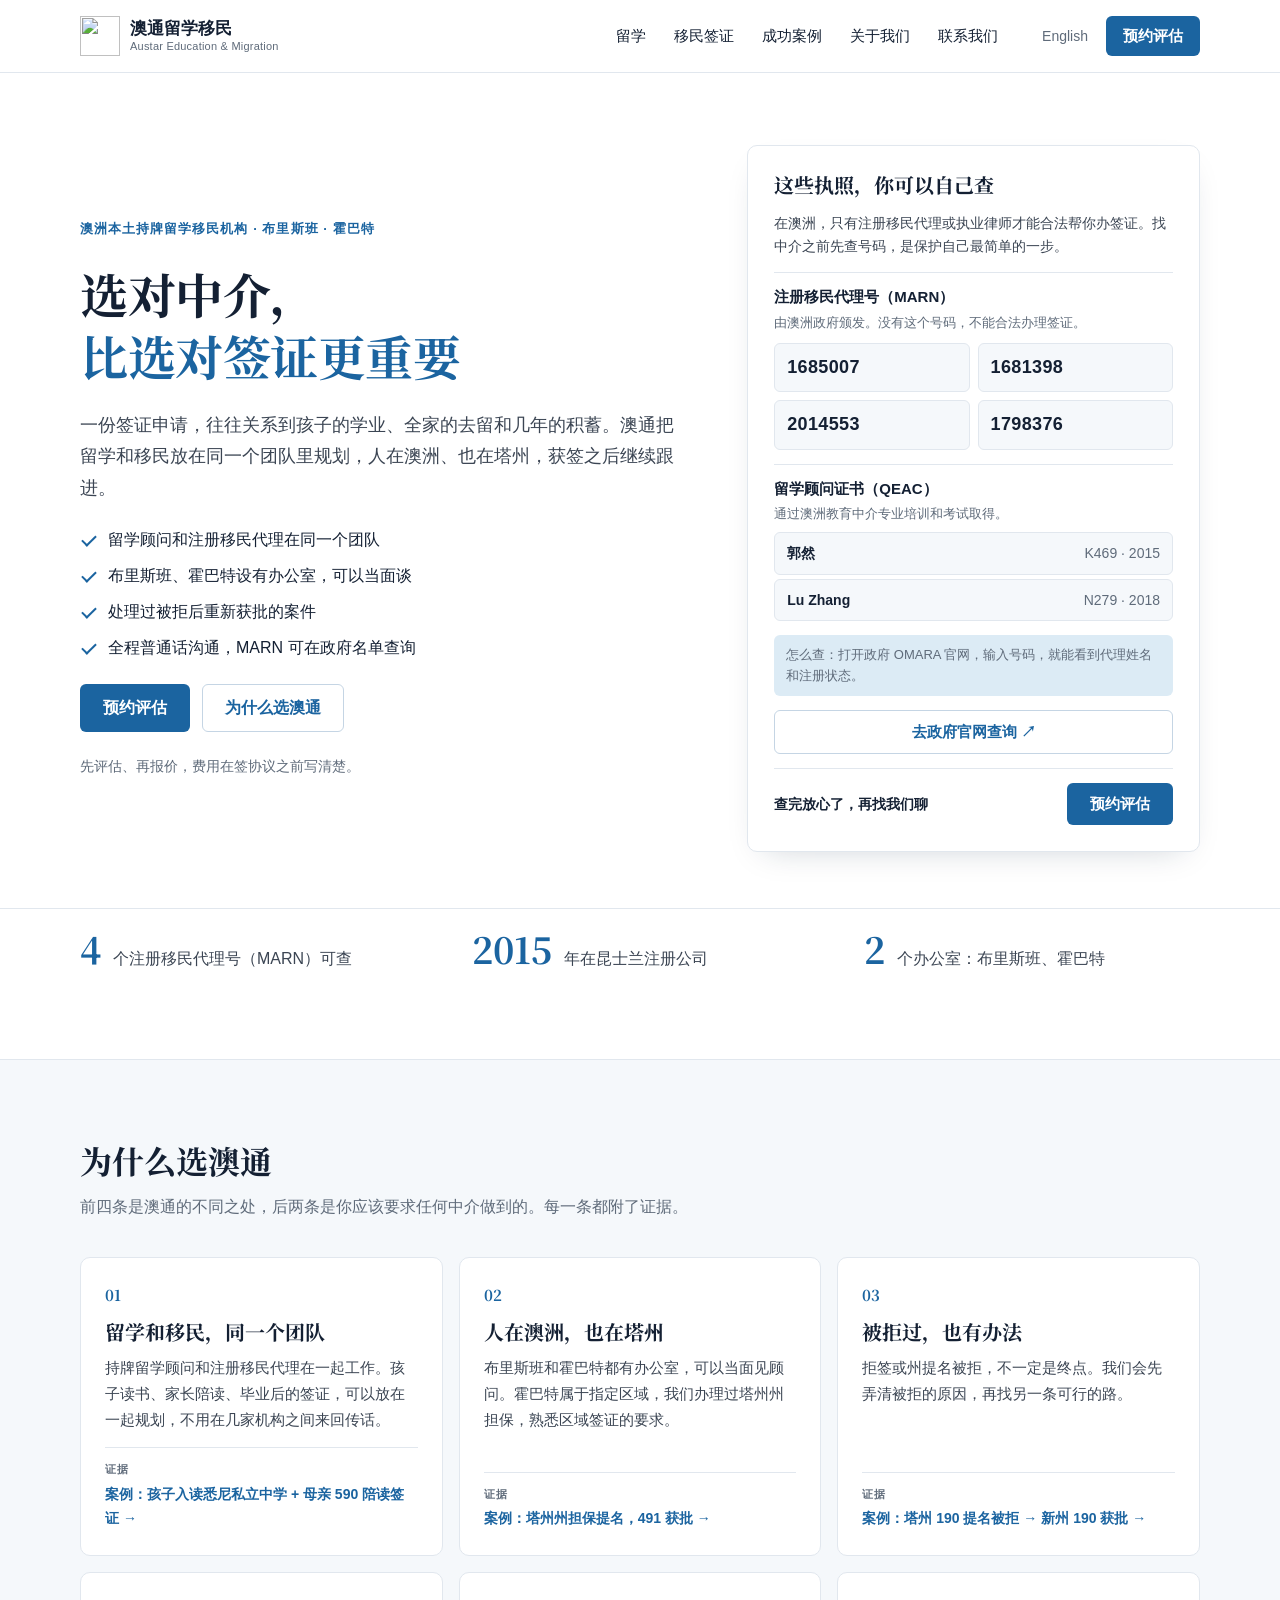
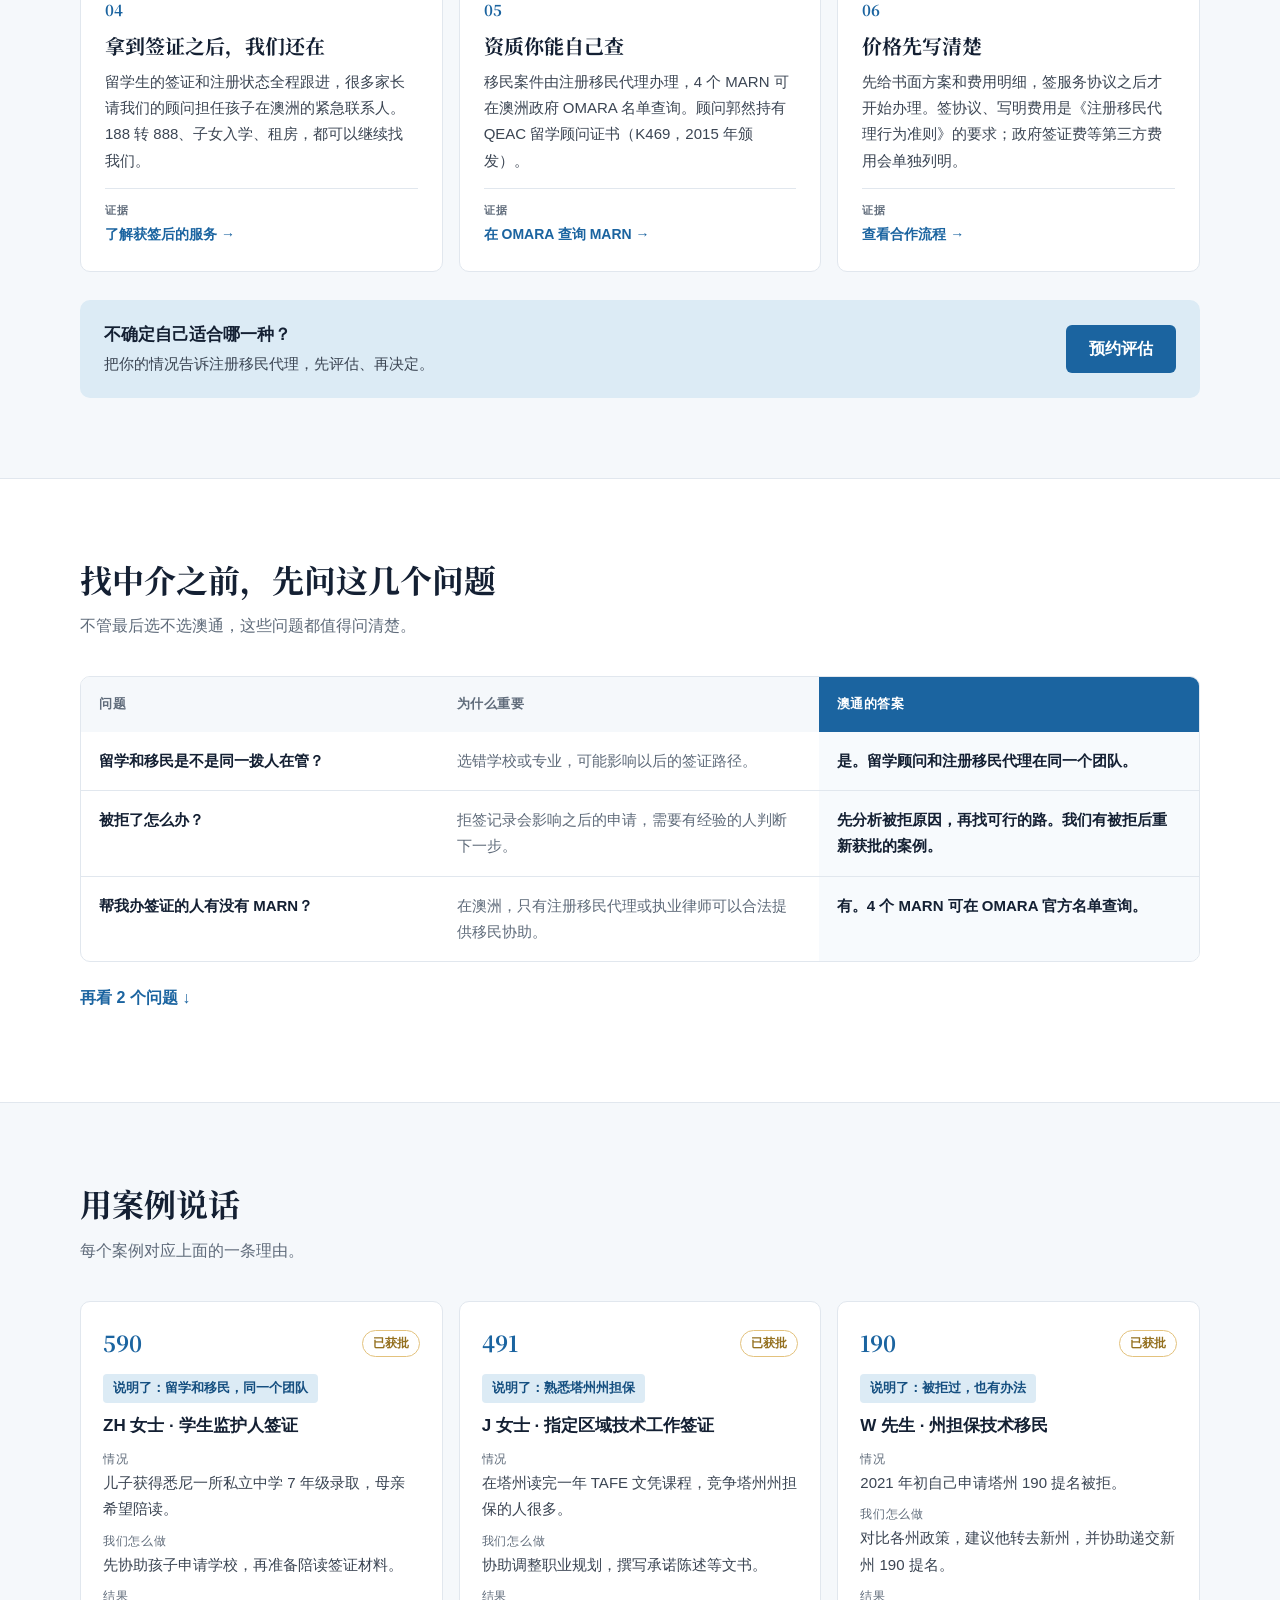
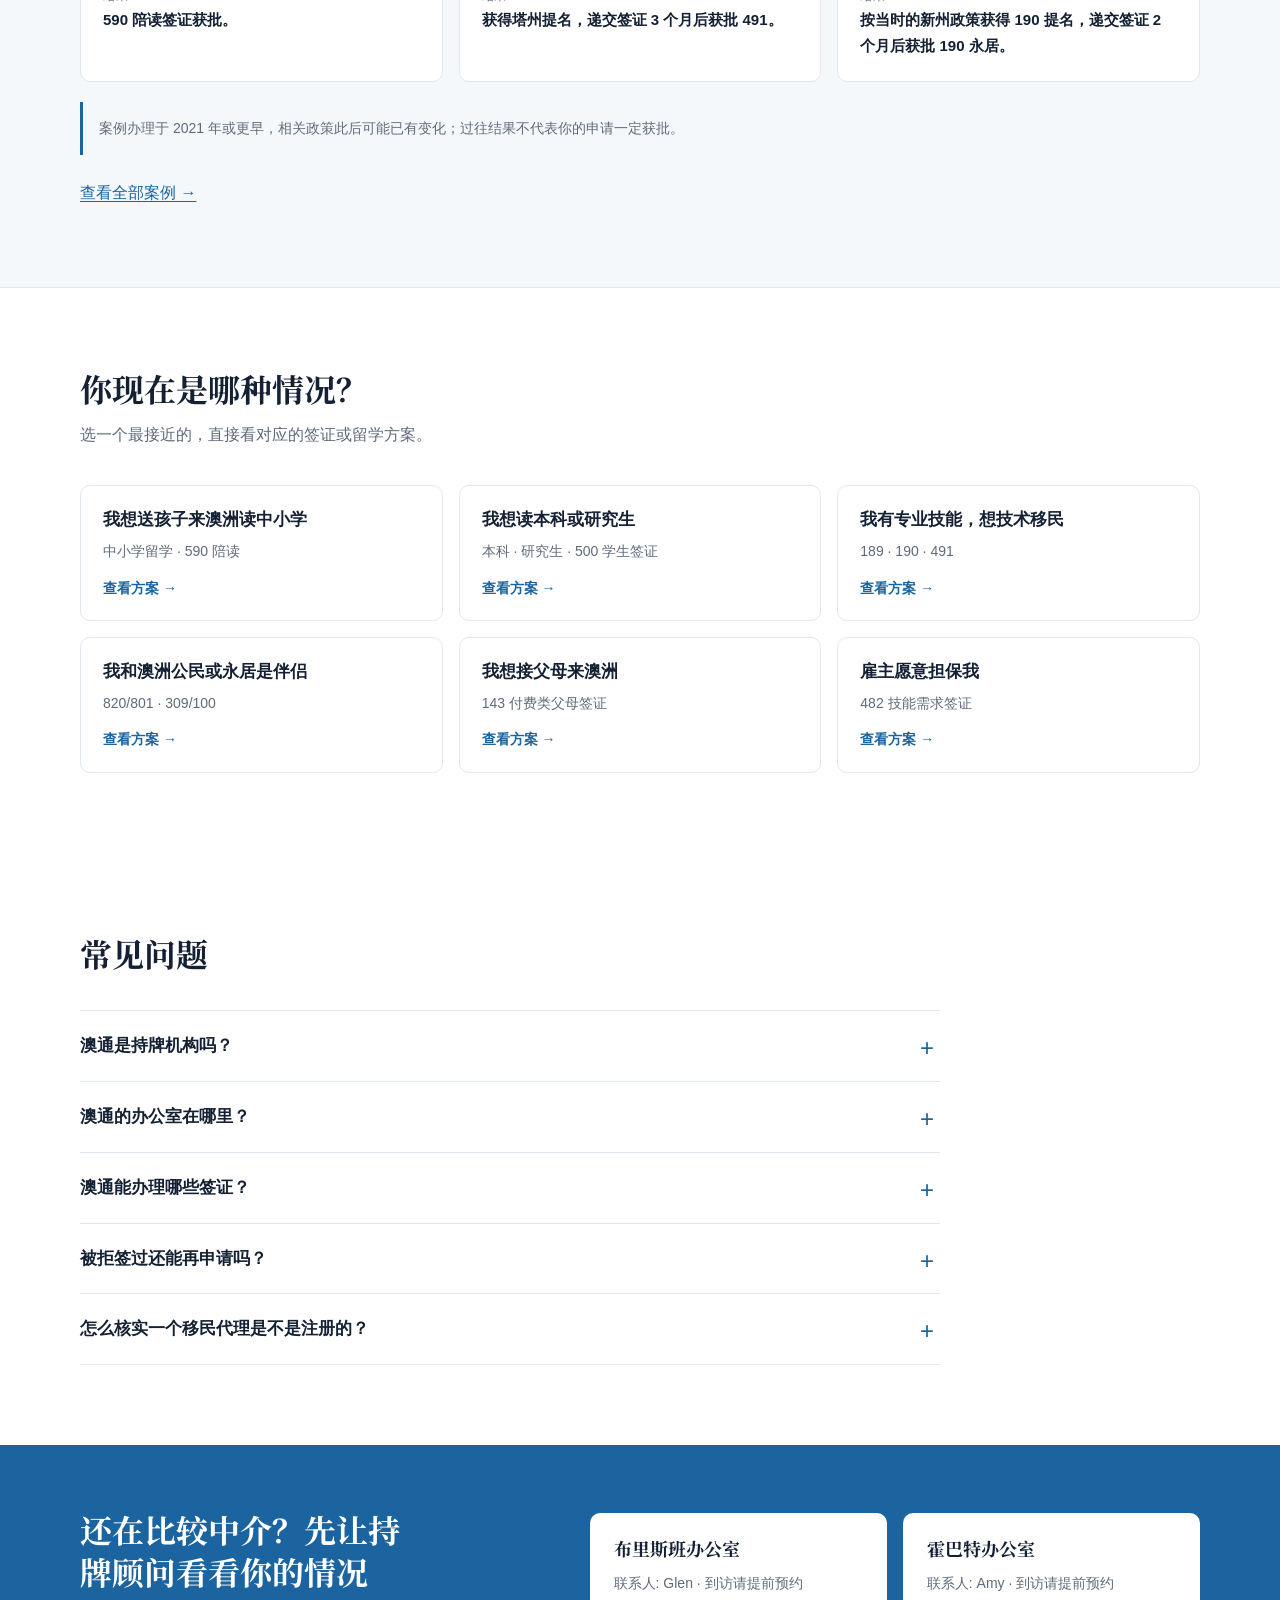
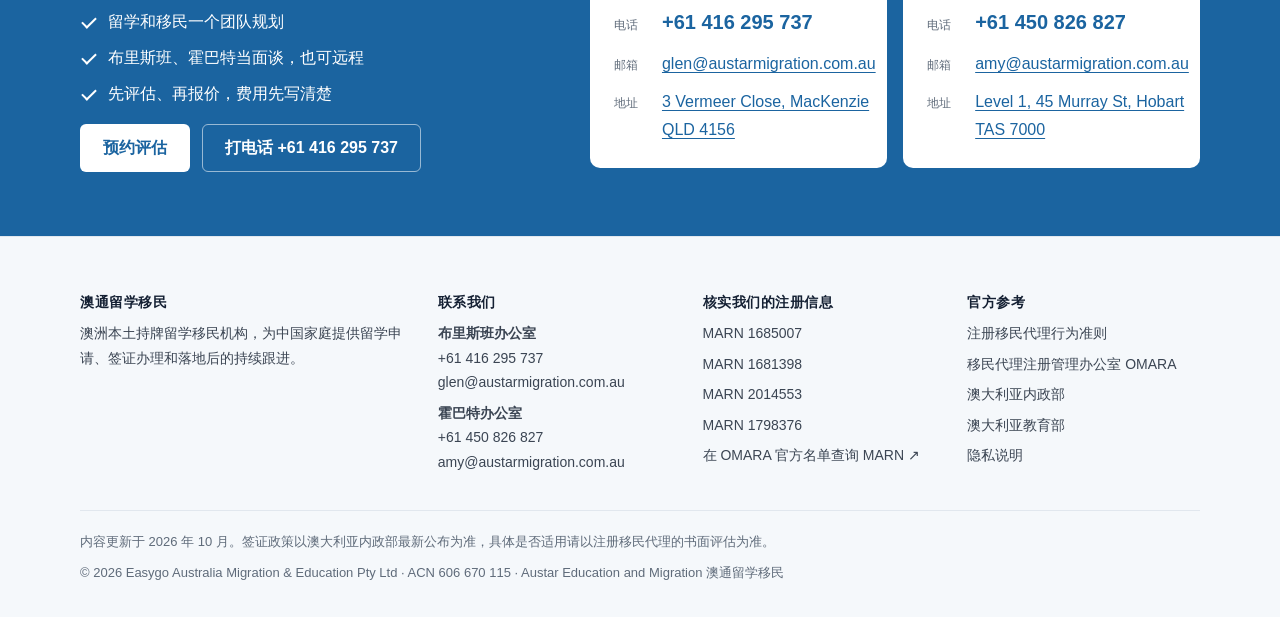
==== commit 42d6b416: "Update preview" ====
--- a/index.html
+++ b/index.html
@@ -25,7 +25,7 @@
 <link rel="preconnect" href="https://fonts.googleapis.com">
 <link rel="preconnect" href="https://fonts.gstatic.com" crossorigin>
 <link rel="stylesheet" href="https://fonts.googleapis.com/css2?family=Noto+Serif+SC:wght@700&display=swap" media="print" onload="this.media='all'">
-<style>:root{--blue:#1B64A0;--blue-ink:#154F80;--wave:#3194C4;--sea:#DCEBF5;--fog:#F5F8FB;--gold:#94701F;--gold-lt:#E3C27D;--deep:#0F2740;--ink:#142033;--text:#3B4553;--note:#5F6B7A;--line:#E1E7EE;--white:#FFFFFF;--f-head:"Noto Serif SC","Source Han Serif SC","Songti SC",Georgia,serif;--f-body:-apple-system,BlinkMacSystemFont,"PingFang SC","Hiragino Sans GB","Microsoft YaHei","Segoe UI",Roboto,"Noto Sans SC",sans-serif;--r:6px;--max:1160px;color-scheme:light;}*,*::before,*::after{box-sizing:border-box}html{-webkit-text-size-adjust:100%;scroll-padding-top:84px}body{margin:0;background:var(--white);color:var(--text);font:16px/1.75 var(--f-body)}img{max-width:100%;height:auto;display:block}a{color:var(--blue);text-underline-offset:3px}a:hover{color:var(--blue-ink)}:focus-visible{outline:2px solid var(--wave);outline-offset:2px;border-radius:2px}h1,h2,h3{font-family:var(--f-head);color:var(--ink);line-height:1.3;margin:0;text-wrap:balance;font-weight:700}h1{font-size:clamp(30px,4.6vw,48px);letter-spacing:-.01em}h2{font-size:clamp(24px,3vw,32px)}h3{font-size:19px}p{margin:0}ul{margin:0;padding-left:1.2em}.wrap{max-width:var(--max);margin:0 auto;padding-left:max(20px,env(safe-area-inset-left,0px));padding-right:max(20px,env(safe-area-inset-right,0px))}.skip{position:absolute;left:-999px;top:8px;background:var(--blue);color:#fff;padding:8px 14px;z-index:100}.skip:focus{left:12px}.eyebrow{font-size:13px;letter-spacing:.08em;color:var(--blue);font-weight:600}.lede{font-size:18px;color:var(--text);max-width:62ch}.muted{color:var(--note)}.sec{padding-block:80px}.sec.fog{background:var(--fog);border-block:1px solid var(--line)}.sec-head{display:grid;gap:12px;margin-bottom:36px;max-width:720px}.btn{display:inline-flex;align-items:center;justify-content:center;gap:8px;min-height:48px;padding:0 22px;border-radius:var(--r);font-weight:600;font-size:16px;text-decoration:none;border:1px solid transparent;transition:background .15s}.btn-primary{background:var(--blue);color:#fff}.btn-primary:hover{background:var(--blue-ink);color:#fff}.btn-line{background:#fff;color:var(--blue);border-color:#C5D5E4}.btn-line:hover{border-color:var(--blue);color:var(--blue)}.btns{display:flex;flex-wrap:wrap;gap:12px}.hdr{position:sticky;top:0;z-index:20;background:rgba(255,255,255,.96);backdrop-filter:saturate(1.4) blur(8px);border-bottom:1px solid var(--line)}.hdr .wrap{display:flex;align-items:center;gap:24px;min-height:72px}.logo{display:flex;align-items:center;gap:10px;text-decoration:none;color:var(--ink);flex:none}.logo img{width:40px;height:40px}.logo b{display:block;font-size:17px;line-height:1.2}.logo small{display:block;font-size:11px;color:var(--note);letter-spacing:.02em;line-height:1.2}.nav{display:flex;gap:4px;margin-left:auto}.nav a{color:var(--ink);text-decoration:none;padding:8px 12px;border-radius:var(--r);font-size:15px}.nav a:hover{background:var(--fog)}.nav a[aria-current="page"]{color:var(--blue);font-weight:600}.hdr-tools{display:flex;align-items:center;gap:10px}.lang{font-size:14px;color:var(--note);text-decoration:none;padding:8px}.hdr .btn{min-height:40px;padding:0 16px;font-size:15px}.menu-btn{display:none}.hero{padding-block:72px 64px}.hero .wrap{display:grid;grid-template-columns:minmax(0,1.35fr) minmax(0,1fr);gap:56px;align-items:center}.hero-copy{display:grid;gap:22px}.hero h1 span{display:block}.hero h1 .hl{color:var(--blue)}.cred-card{border:1px solid var(--line);border-radius:10px;padding:26px;display:grid;gap:16px;background:#fff;box-shadow:0 12px 32px -18px rgba(15,39,64,.25)}.cred-card h2{font-size:18px;font-family:var(--f-body)}.marns{display:grid;grid-template-columns:repeat(2,minmax(0,1fr));gap:10px}.marn{border:1px solid var(--line);border-radius:var(--r);padding:10px 12px;background:var(--fog)}.marn small{display:block;font-size:11px;letter-spacing:.06em;color:var(--note)}.marn b{font-size:20px;color:var(--ink);font-variant-numeric:tabular-nums;letter-spacing:.02em}.cred-tags{display:flex;flex-wrap:wrap;gap:8px}.tag{font-size:13px;background:var(--sea);color:var(--blue-ink);padding:3px 10px;border-radius:999px}.stats{border-top:1px solid var(--line);margin-top:56px}.stats .wrap{display:grid;grid-template-columns:repeat(3,minmax(0,1fr))}.stat{padding:22px 0;display:flex;align-items:baseline;gap:12px}.stat b{font-family:var(--f-head);font-size:36px;color:var(--blue);line-height:1}.stat span{color:var(--text)}.paths{display:grid;grid-template-columns:repeat(3,minmax(0,1fr));gap:16px}.path{display:grid;gap:6px;padding:22px 22px 20px;border:1px solid var(--line);border-radius:10px;background:#fff;text-decoration:none;color:var(--ink);transition:border-color .15s,transform .15s}.path:hover{border-color:var(--blue);transform:translateY(-2px);color:var(--ink)}.path b{font-size:17px;line-height:1.45}.path span{font-size:14px;color:var(--note)}.path i{font-style:normal;color:var(--blue);font-size:14px;font-weight:600;margin-top:6px}.grid4{display:grid;grid-template-columns:repeat(4,minmax(0,1fr));gap:28px}.why h3{display:flex;align-items:center;gap:10px;margin-bottom:8px}.why h3::before{content:"";width:18px;height:3px;background:var(--blue);border-radius:2px}.steps{counter-reset:s;list-style:none;padding:0}.steps li{counter-increment:s;display:grid;gap:8px;border-top:2px solid var(--blue);padding-top:16px}.steps li::before{content:counter(s,decimal-leading-zero);font-family:var(--f-head);color:var(--blue);font-size:15px;font-weight:700}.cases{display:grid;grid-template-columns:repeat(3,minmax(0,1fr));gap:16px}.case{border:1px solid var(--line);border-radius:10px;padding:22px;display:grid;gap:12px;align-content:start;background:#fff}.case-top{display:flex;justify-content:space-between;align-items:center;gap:10px}.subclass{font-family:var(--f-head);font-weight:700;color:var(--blue);font-size:22px;font-variant-numeric:tabular-nums}.granted{font-size:12px;font-weight:700;color:var(--gold);border:1px solid var(--gold-lt);padding:2px 10px;border-radius:999px;white-space:nowrap}.case h3{font-size:17px;font-family:var(--f-body)}.case dl{margin:0;display:grid;gap:8px;font-size:15px}.case dt{font-size:12px;letter-spacing:.06em;color:var(--note)}.case dd{margin:0}.case dd.res{color:var(--ink);font-weight:600}.more{margin-top:24px}.faq{display:grid;border-top:1px solid var(--line);max-width:860px}.faq details{border-bottom:1px solid var(--line)}.faq summary{cursor:pointer;list-style:none;padding:20px 40px 20px 0;font-weight:600;color:var(--ink);font-size:17px;position:relative}.faq summary::-webkit-details-marker{display:none}.faq summary::after{content:"+";position:absolute;right:6px;top:16px;font-size:24px;color:var(--blue);font-weight:400}.faq details[open] summary::after{content:"−"}.faq details p{padding:0 0 22px;max-width:70ch}.offices{display:grid;grid-template-columns:repeat(2,minmax(0,1fr));gap:16px}.office{border:1px solid var(--line);border-radius:10px;padding:24px;display:grid;gap:10px;background:#fff;font-style:normal}.office h3{font-size:18px}.office .who{font-size:14px;color:var(--note)}.office .row{display:flex;gap:10px;align-items:baseline}.office .row span{font-size:12px;color:var(--note);width:3.2em;flex:none;letter-spacing:.04em}.office a.big{font-size:20px;font-weight:700;text-decoration:none;font-variant-numeric:tabular-nums}.band{background:var(--blue);color:#fff}.band .wrap{display:grid;grid-template-columns:minmax(0,1fr) minmax(0,1.3fr);gap:40px;padding-block:64px;align-items:center}.band h2{color:#fff}.band p{color:#D5E6F4}.band .office{border:0}.page-head{padding-block:56px 40px;border-bottom:1px solid var(--line);background:linear-gradient(var(--fog),var(--fog))}.page-head .wrap{display:grid;gap:14px}.crumbs{font-size:13px;color:var(--note)}.crumbs a{color:var(--note)}.jump{display:flex;flex-wrap:wrap;gap:8px;margin-top:6px}.jump a{font-size:14px;text-decoration:none;border:1px solid #C5D5E4;padding:5px 14px;border-radius:999px;background:#fff}.block{display:grid;grid-template-columns:minmax(0,1fr) minmax(0,2fr);gap:48px;padding-block:56px;border-bottom:1px solid var(--line)}.block:last-child{border-bottom:0}.block-side{display:grid;gap:8px;align-content:start}.block-side .en{font-size:13px;color:var(--note);letter-spacing:.06em}.block-body{display:grid;gap:22px;min-width:0}.kv{display:grid;grid-template-columns:repeat(2,minmax(0,1fr));gap:20px}.kv h3{font-size:15px;font-family:var(--f-body);color:var(--blue);margin-bottom:8px;letter-spacing:.04em}.kv ul{display:grid;gap:6px}.pathways{display:grid;grid-template-columns:repeat(3,minmax(0,1fr));gap:12px}.pathways div{background:var(--fog);border-radius:var(--r);padding:16px}.pathways b{display:block;color:var(--blue);font-size:14px}.timeline{list-style:none;padding:0;display:grid;gap:0}.timeline li{display:grid;grid-template-columns:150px minmax(0,1fr);gap:16px;padding:14px 0;border-bottom:1px solid var(--line)}.timeline b{color:var(--blue);font-variant-numeric:tabular-nums}.visas{display:grid;grid-template-columns:repeat(auto-fill,minmax(280px,1fr));gap:16px}.visa{border:1px solid var(--line);border-radius:10px;padding:22px;display:grid;gap:10px;align-content:start}.visa-top{display:flex;justify-content:space-between;align-items:baseline;gap:10px;flex-wrap:wrap}.visa .sc{font-family:var(--f-head);font-size:26px;font-weight:700;color:var(--blue);font-variant-numeric:tabular-nums}.visa .kind{font-size:12px;background:var(--sea);color:var(--blue-ink);padding:2px 10px;border-radius:999px}.visa h3{font-size:17px;font-family:var(--f-body)}.visa p{font-size:15px}.note{font-size:14px;color:var(--note);background:var(--fog);border-left:3px solid var(--blue);padding:14px 16px;border-radius:0 var(--r) var(--r) 0;max-width:80ch}.case-group{display:grid;gap:18px;padding-block:44px;border-bottom:1px solid var(--line)}.team{display:grid;grid-template-columns:repeat(4,minmax(0,1fr));gap:16px}.team div{border-top:2px solid var(--blue);padding-top:14px}.team b{display:block;font-family:var(--f-head);font-size:30px;color:var(--blue);line-height:1.2}.cred-grid{display:grid;grid-template-columns:repeat(3,minmax(0,1fr));gap:16px}.cred-box{border:1px solid var(--line);border-radius:10px;padding:22px;display:grid;gap:10px;align-content:start}.cred-box h3{font-size:15px;font-family:var(--f-body);color:var(--note);letter-spacing:.04em}.cred-box .num{font-size:18px;font-weight:700;color:var(--ink);font-variant-numeric:tabular-nums}.form-wrap{display:grid;grid-template-columns:minmax(0,1.3fr) minmax(0,1fr);gap:40px;padding-block:56px}form{display:grid;gap:16px}.field{display:grid;gap:6px}.field label{font-size:14px;font-weight:600;color:var(--ink)}.field input,.field select,.field textarea{font:inherit;color:var(--ink);border:1px solid #C9D3DD;border-radius:var(--r);padding:11px 12px;background:#fff;width:100%}.field textarea{min-height:120px;resize:vertical}.field input:focus,.field select:focus,.field textarea:focus{outline:2px solid var(--wave);outline-offset:0;border-color:var(--wave)}.two{display:grid;grid-template-columns:repeat(2,minmax(0,1fr));gap:16px}.form-note{font-size:13px;color:var(--note)}.ftr{background:var(--fog);border-top:1px solid var(--line);padding-block:56px 32px;font-size:14px}.ftr .cols{display:grid;grid-template-columns:minmax(0,1.4fr) repeat(3,minmax(0,1fr));gap:32px}.ftr h2{font-size:14px;font-family:var(--f-body);color:var(--ink);margin-bottom:10px;letter-spacing:.04em}.ftr ul{list-style:none;padding:0;display:grid;gap:6px}.ftr a{color:var(--text);text-decoration:none}.ftr a:hover{color:var(--blue);text-decoration:underline}.ftr .legal{border-top:1px solid var(--line);margin-top:36px;padding-top:20px;display:grid;gap:8px;color:var(--note);font-size:13px}.mbar{display:none}@media (max-width:980px){.nav{display:none}.nav.open{display:grid;position:absolute;left:0;right:0;top:72px;background:#fff;border-bottom:1px solid var(--line);padding:8px max(20px,env(safe-area-inset-left,0px)) 16px}.nav.open a{padding:12px 4px;font-size:17px;border-bottom:1px solid var(--line);border-radius:0}.menu-btn{display:inline-flex;align-items:center;justify-content:center;width:44px;height:44px;border:1px solid var(--line);border-radius:var(--r);background:#fff;color:var(--ink);font-size:20px;cursor:pointer;margin-left:auto}.hdr-tools .btn{display:none}.hero .wrap,.band .wrap,.form-wrap,.block{grid-template-columns:1fr;gap:32px}.grid4,.team{grid-template-columns:repeat(2,minmax(0,1fr))}.paths,.cases,.cred-grid{grid-template-columns:repeat(2,minmax(0,1fr))}.ftr .cols{grid-template-columns:repeat(2,minmax(0,1fr))}}@media (max-width:640px){body{padding-bottom:calc(64px + env(safe-area-inset-bottom,0px))}.sec{padding-block:56px}.hero{padding-block:40px 32px}.logo small{display:none}.hdr .wrap{gap:10px}.logo{min-width:0;flex:1 1 auto}.logo img{width:34px;height:34px}.logo b{font-size:15px;white-space:nowrap;overflow:hidden;text-overflow:ellipsis}.logo span{min-width:0}.hdr-tools{flex:none}.menu-btn{margin-left:0}.paths,.cases,.grid4,.offices,.cred-grid,.kv,.pathways,.two,.ftr .cols{grid-template-columns:1fr}.team{grid-template-columns:repeat(2,minmax(0,1fr))}.stats .wrap{grid-template-columns:1fr}.stat{padding:12px 0;border-bottom:1px solid var(--line)}.timeline li{grid-template-columns:1fr;gap:2px}.lede{font-size:17px}.mbar{display:grid;grid-template-columns:1fr 1.4fr;gap:10px;position:fixed;left:0;right:0;bottom:0;z-index:30;background:#fff;border-top:1px solid var(--line);padding:10px max(16px,env(safe-area-inset-right,0px)) calc(10px + env(safe-area-inset-bottom,0px)) max(16px,env(safe-area-inset-left,0px))}.mbar .btn{min-height:44px}}@media (prefers-reduced-motion:reduce){*{transition:none!important;scroll-behavior:auto!important}}@media print{.hdr,.mbar,.band,.ftr{display:none}}.done{border:1px solid var(--line);border-radius:10px;padding:24px;display:grid;gap:14px;background:var(--fog)}.done:focus{outline:none}.done pre{white-space:pre-wrap;font:15px/1.6 var(--f-body);background:#fff;border:1px solid var(--line);border-radius:var(--r);padding:14px;margin:0;color:var(--ink)}.certs{display:grid;grid-template-columns:repeat(3,minmax(0,180px));gap:16px;margin-top:28px}.certs figure{margin:0;display:grid;gap:6px;font-size:13px;color:var(--note)}.certs img{border:1px solid var(--line);border-radius:4px;aspect-ratio:3/4;object-fit:cover;object-position:top;background:#fff;width:100%}@media (max-width:640px){.faq summary{padding-block:16px;line-height:1.5}.faq details p{padding-bottom:18px}.certs{grid-template-columns:repeat(3,minmax(0,1fr))}}[hidden]{display:none!important}.ticks{list-style:none;padding:0;display:grid;gap:8px}.ticks li{position:relative;padding-left:28px}.ticks li::before{content:"";position:absolute;left:2px;top:.55em;width:14px;height:8px;border-left:2px solid currentColor;border-bottom:2px solid currentColor;transform:rotate(-45deg)}.ticks.dark li{color:var(--ink);font-weight:500}.ticks.dark li::before{color:var(--blue)}.band .ticks li{color:#fff}.reassure{font-size:14px;color:var(--note)}.reasons{display:grid;gap:16px}.reasons.r6{grid-template-columns:repeat(3,minmax(0,1fr))}.reasons.r4{grid-template-columns:repeat(4,minmax(0,1fr))}.reasons.r3{grid-template-columns:repeat(3,minmax(0,1fr))}.reason{background:#fff;border:1px solid var(--line);border-radius:10px;padding:24px;display:grid;gap:10px;align-content:start;grid-template-rows:auto auto 1fr auto}.reasons.r3 .reason,.reasons.r4 .reason{grid-template-rows:auto 1fr auto}.rn{font-family:var(--f-head);font-weight:700;color:var(--blue);font-size:15px}.reason h3{font-size:20px}.reason p{font-size:15px}.ev{display:grid;gap:2px;font-size:14px;font-weight:600;text-decoration:none;border-top:1px solid var(--line);padding-top:12px;margin-top:4px}.ev span{font-size:11px;letter-spacing:.08em;color:var(--note);font-weight:600}.inline-cta{display:flex;align-items:center;justify-content:space-between;gap:20px;flex-wrap:wrap;margin-top:28px;padding:20px 24px;border-radius:10px;background:var(--sea)}.inline-cta div{display:grid;gap:2px;min-width:0}.inline-cta b{color:var(--ink);font-size:17px}.inline-cta span{font-size:15px;color:var(--text)}.cmp-wrap{overflow-x:auto;border:1px solid var(--line);border-radius:10px}.cmp{border-collapse:collapse;width:100%;min-width:640px;font-size:15px}.cmp th,.cmp td{text-align:left;vertical-align:top;padding:16px 18px;border-bottom:1px solid var(--line)}.cmp tr:last-child th,.cmp tr:last-child td{border-bottom:0}.cmp thead th{background:var(--fog);font-size:13px;color:var(--note);letter-spacing:.04em;font-weight:600}.cmp thead th:last-child{background:var(--blue);color:#fff}.cmp tbody th{color:var(--ink);font-weight:600;width:32%}.cmp td{color:var(--note);width:34%}.cmp td.ans{color:var(--ink);font-weight:600;background:#F7FAFD}.shows{font-size:13px;color:var(--blue-ink);background:var(--sea);border-radius:4px;padding:3px 10px;justify-self:start;font-weight:600}.here{padding-block:48px;border-bottom:1px solid var(--line)}.here h2{margin-bottom:22px;font-size:24px}.here .reason{background:var(--fog);border-color:transparent}.btn-white{background:#fff;color:var(--blue)}.btn-white:hover{background:var(--sea);color:var(--blue-ink)}.btn-ghost{border-color:rgba(255,255,255,.55);color:#fff}.btn-ghost:hover{border-color:#fff;color:#fff}.block-body .inline-cta{margin-top:4px}@media (max-width:980px){.reasons.r6,.reasons.r4,.reasons.r3{grid-template-columns:repeat(2,minmax(0,1fr))}}@media (max-width:640px){.reasons.r6,.reasons.r4,.reasons.r3{grid-template-columns:1fr}.inline-cta .btn{width:100%}.here{padding-block:36px}}@media (max-width:640px){.cmp-wrap{border:0;overflow:visible}.cmp{min-width:0;display:block}.cmp thead{display:none}.cmp tbody{display:grid;gap:12px}.cmp tr{display:grid;border:1px solid var(--line);border-radius:10px;overflow:hidden}.cmp tbody th,.cmp td{width:auto;display:block;border:0;padding:12px 16px}.cmp tbody th{font-size:16px;padding-top:16px}.cmp td::before{content:attr(data-l);display:block;font-size:12px;color:var(--note);font-weight:600;letter-spacing:.04em;margin-bottom:2px}.cmp td.ans{border-top:1px solid var(--line)}}.cmp-more{margin-top:12px}.cmp-more summary{cursor:pointer;color:var(--blue);font-weight:600;padding:10px 0;list-style:none}.cmp-more summary::-webkit-details-marker{display:none}.cmp-more summary::after{content:" ↓"}.cmp-more[open] summary::after{content:" ↑"}.cmp-more .cmp thead{display:none}.hero h1 span{text-wrap:balance}</style>
+<style>:root{--blue:#1B64A0;--blue-ink:#154F80;--wave:#3194C4;--sea:#DCEBF5;--fog:#F5F8FB;--gold:#94701F;--gold-lt:#E3C27D;--deep:#0F2740;--ink:#142033;--text:#3B4553;--note:#5F6B7A;--line:#E1E7EE;--white:#FFFFFF;--f-head:"Noto Serif SC","Source Han Serif SC","Songti SC",Georgia,serif;--f-body:-apple-system,BlinkMacSystemFont,"PingFang SC","Hiragino Sans GB","Microsoft YaHei","Segoe UI",Roboto,"Noto Sans SC",sans-serif;--r:6px;--max:1160px;color-scheme:light;}*,*::before,*::after{box-sizing:border-box}html{-webkit-text-size-adjust:100%;scroll-padding-top:84px}body{margin:0;background:var(--white);color:var(--text);font:16px/1.75 var(--f-body)}img{max-width:100%;height:auto;display:block}a{color:var(--blue);text-underline-offset:3px}a:hover{color:var(--blue-ink)}:focus-visible{outline:2px solid var(--wave);outline-offset:2px;border-radius:2px}h1,h2,h3{font-family:var(--f-head);color:var(--ink);line-height:1.3;margin:0;text-wrap:balance;font-weight:700}h1{font-size:clamp(30px,4.6vw,48px);letter-spacing:-.01em}h2{font-size:clamp(24px,3vw,32px)}h3{font-size:19px}p{margin:0}ul{margin:0;padding-left:1.2em}.wrap{max-width:var(--max);margin:0 auto;padding-left:max(20px,env(safe-area-inset-left,0px));padding-right:max(20px,env(safe-area-inset-right,0px))}.skip{position:absolute;left:-999px;top:8px;background:var(--blue);color:#fff;padding:8px 14px;z-index:100}.skip:focus{left:12px}.eyebrow{font-size:13px;letter-spacing:.08em;color:var(--blue);font-weight:600}.lede{font-size:18px;color:var(--text);max-width:62ch}.muted{color:var(--note)}.sec{padding-block:80px}.sec.fog{background:var(--fog);border-block:1px solid var(--line)}.sec-head{display:grid;gap:12px;margin-bottom:36px;max-width:720px}.btn{display:inline-flex;align-items:center;justify-content:center;gap:8px;min-height:48px;padding:0 22px;border-radius:var(--r);font-weight:600;font-size:16px;text-decoration:none;border:1px solid transparent;transition:background .15s}.btn-primary{background:var(--blue);color:#fff}.btn-primary:hover{background:var(--blue-ink);color:#fff}.btn-line{background:#fff;color:var(--blue);border-color:#C5D5E4}.btn-line:hover{border-color:var(--blue);color:var(--blue)}.btns{display:flex;flex-wrap:wrap;gap:12px}.hdr{position:sticky;top:0;z-index:20;background:rgba(255,255,255,.96);backdrop-filter:saturate(1.4) blur(8px);border-bottom:1px solid var(--line)}.hdr .wrap{display:flex;align-items:center;gap:24px;min-height:72px}.logo{display:flex;align-items:center;gap:10px;text-decoration:none;color:var(--ink);flex:none}.logo img{width:40px;height:40px}.logo b{display:block;font-size:17px;line-height:1.2}.logo small{display:block;font-size:11px;color:var(--note);letter-spacing:.02em;line-height:1.2}.nav{display:flex;gap:4px;margin-left:auto}.nav a{color:var(--ink);text-decoration:none;padding:8px 12px;border-radius:var(--r);font-size:15px}.nav a:hover{background:var(--fog)}.nav a[aria-current="page"]{color:var(--blue);font-weight:600}.hdr-tools{display:flex;align-items:center;gap:10px}.lang{font-size:14px;color:var(--note);text-decoration:none;padding:8px}.hdr .btn{min-height:40px;padding:0 16px;font-size:15px}.menu-btn{display:none}.hero{padding-block:72px 64px}.hero .wrap{display:grid;grid-template-columns:minmax(0,1.35fr) minmax(0,1fr);gap:56px;align-items:center}.hero-copy{display:grid;gap:22px}.hero h1 span{display:block}.hero h1 .hl{color:var(--blue)}.cred-card{border:1px solid var(--line);border-radius:10px;padding:26px;display:grid;gap:16px;background:#fff;box-shadow:0 12px 32px -18px rgba(15,39,64,.25)}.cred-card h2{font-size:18px;font-family:var(--f-body)}.marns{display:grid;grid-template-columns:repeat(2,minmax(0,1fr));gap:10px}.marn{border:1px solid var(--line);border-radius:var(--r);padding:10px 12px;background:var(--fog)}.marn small{display:block;font-size:11px;letter-spacing:.06em;color:var(--note)}.marn b{font-size:20px;color:var(--ink);font-variant-numeric:tabular-nums;letter-spacing:.02em}.cred-tags{display:flex;flex-wrap:wrap;gap:8px}.tag{font-size:13px;background:var(--sea);color:var(--blue-ink);padding:3px 10px;border-radius:999px}.stats{border-top:1px solid var(--line);margin-top:56px}.stats .wrap{display:grid;grid-template-columns:repeat(3,minmax(0,1fr))}.stat{padding:22px 0;display:flex;align-items:baseline;gap:12px}.stat b{font-family:var(--f-head);font-size:36px;color:var(--blue);line-height:1}.stat span{color:var(--text)}.paths{display:grid;grid-template-columns:repeat(3,minmax(0,1fr));gap:16px}.path{display:grid;gap:6px;padding:22px 22px 20px;border:1px solid var(--line);border-radius:10px;background:#fff;text-decoration:none;color:var(--ink);transition:border-color .15s,transform .15s}.path:hover{border-color:var(--blue);transform:translateY(-2px);color:var(--ink)}.path b{font-size:17px;line-height:1.45}.path span{font-size:14px;color:var(--note)}.path i{font-style:normal;color:var(--blue);font-size:14px;font-weight:600;margin-top:6px}.grid4{display:grid;grid-template-columns:repeat(4,minmax(0,1fr));gap:28px}.why h3{display:flex;align-items:center;gap:10px;margin-bottom:8px}.why h3::before{content:"";width:18px;height:3px;background:var(--blue);border-radius:2px}.steps{counter-reset:s;list-style:none;padding:0}.steps li{counter-increment:s;display:grid;gap:8px;border-top:2px solid var(--blue);padding-top:16px}.steps li::before{content:counter(s,decimal-leading-zero);font-family:var(--f-head);color:var(--blue);font-size:15px;font-weight:700}.cases{display:grid;grid-template-columns:repeat(3,minmax(0,1fr));gap:16px}.case{border:1px solid var(--line);border-radius:10px;padding:22px;display:grid;gap:12px;align-content:start;background:#fff}.case-top{display:flex;justify-content:space-between;align-items:center;gap:10px}.subclass{font-family:var(--f-head);font-weight:700;color:var(--blue);font-size:22px;font-variant-numeric:tabular-nums}.granted{font-size:12px;font-weight:700;color:var(--gold);border:1px solid var(--gold-lt);padding:2px 10px;border-radius:999px;white-space:nowrap}.case h3{font-size:17px;font-family:var(--f-body)}.case dl{margin:0;display:grid;gap:8px;font-size:15px}.case dt{font-size:12px;letter-spacing:.06em;color:var(--note)}.case dd{margin:0}.case dd.res{color:var(--ink);font-weight:600}.more{margin-top:24px}.faq{display:grid;border-top:1px solid var(--line);max-width:860px}.faq details{border-bottom:1px solid var(--line)}.faq summary{cursor:pointer;list-style:none;padding:20px 40px 20px 0;font-weight:600;color:var(--ink);font-size:17px;position:relative}.faq summary::-webkit-details-marker{display:none}.faq summary::after{content:"+";position:absolute;right:6px;top:16px;font-size:24px;color:var(--blue);font-weight:400}.faq details[open] summary::after{content:"−"}.faq details p{padding:0 0 22px;max-width:70ch}.offices{display:grid;grid-template-columns:repeat(2,minmax(0,1fr));gap:16px}.office{border:1px solid var(--line);border-radius:10px;padding:24px;display:grid;gap:10px;background:#fff;font-style:normal}.office h3{font-size:18px}.office .who{font-size:14px;color:var(--note)}.office .row{display:flex;gap:10px;align-items:baseline}.office .row span{font-size:12px;color:var(--note);width:3.2em;flex:none;letter-spacing:.04em}.office a.big{font-size:20px;font-weight:700;text-decoration:none;font-variant-numeric:tabular-nums}.band{background:var(--blue);color:#fff}.band .wrap{display:grid;grid-template-columns:minmax(0,1fr) minmax(0,1.3fr);gap:40px;padding-block:64px;align-items:center}.band h2{color:#fff}.band p{color:#D5E6F4}.band .office{border:0}.page-head{padding-block:56px 40px;border-bottom:1px solid var(--line);background:linear-gradient(var(--fog),var(--fog))}.page-head .wrap{display:grid;gap:14px}.crumbs{font-size:13px;color:var(--note)}.crumbs a{color:var(--note)}.jump{display:flex;flex-wrap:wrap;gap:8px;margin-top:6px}.jump a{font-size:14px;text-decoration:none;border:1px solid #C5D5E4;padding:5px 14px;border-radius:999px;background:#fff}.block{display:grid;grid-template-columns:minmax(0,1fr) minmax(0,2fr);gap:48px;padding-block:56px;border-bottom:1px solid var(--line)}.block:last-child{border-bottom:0}.block-side{display:grid;gap:8px;align-content:start}.block-side .en{font-size:13px;color:var(--note);letter-spacing:.06em}.block-body{display:grid;gap:22px;min-width:0}.kv{display:grid;grid-template-columns:repeat(2,minmax(0,1fr));gap:20px}.kv h3{font-size:15px;font-family:var(--f-body);color:var(--blue);margin-bottom:8px;letter-spacing:.04em}.kv ul{display:grid;gap:6px}.pathways{display:grid;grid-template-columns:repeat(3,minmax(0,1fr));gap:12px}.pathways div{background:var(--fog);border-radius:var(--r);padding:16px}.pathways b{display:block;color:var(--blue);font-size:14px}.timeline{list-style:none;padding:0;display:grid;gap:0}.timeline li{display:grid;grid-template-columns:150px minmax(0,1fr);gap:16px;padding:14px 0;border-bottom:1px solid var(--line)}.timeline b{color:var(--blue);font-variant-numeric:tabular-nums}.visas{display:grid;grid-template-columns:repeat(auto-fill,minmax(280px,1fr));gap:16px}.visa{border:1px solid var(--line);border-radius:10px;padding:22px;display:grid;gap:10px;align-content:start}.visa-top{display:flex;justify-content:space-between;align-items:baseline;gap:10px;flex-wrap:wrap}.visa .sc{font-family:var(--f-head);font-size:26px;font-weight:700;color:var(--blue);font-variant-numeric:tabular-nums}.visa .kind{font-size:12px;background:var(--sea);color:var(--blue-ink);padding:2px 10px;border-radius:999px}.visa h3{font-size:17px;font-family:var(--f-body)}.visa p{font-size:15px}.note{font-size:14px;color:var(--note);background:var(--fog);border-left:3px solid var(--blue);padding:14px 16px;border-radius:0 var(--r) var(--r) 0;max-width:80ch}.case-group{display:grid;gap:18px;padding-block:44px;border-bottom:1px solid var(--line)}.team{display:grid;grid-template-columns:repeat(4,minmax(0,1fr));gap:16px}.team div{border-top:2px solid var(--blue);padding-top:14px}.team b{display:block;font-family:var(--f-head);font-size:30px;color:var(--blue);line-height:1.2}.cred-grid{display:grid;grid-template-columns:repeat(3,minmax(0,1fr));gap:16px}.cred-box{border:1px solid var(--line);border-radius:10px;padding:22px;display:grid;gap:10px;align-content:start}.cred-box h3{font-size:15px;font-family:var(--f-body);color:var(--note);letter-spacing:.04em}.cred-box .num{font-size:18px;font-weight:700;color:var(--ink);font-variant-numeric:tabular-nums}.form-wrap{display:grid;grid-template-columns:minmax(0,1.3fr) minmax(0,1fr);gap:40px;padding-block:56px}form{display:grid;gap:16px}.field{display:grid;gap:6px}.field label{font-size:14px;font-weight:600;color:var(--ink)}.field input,.field select,.field textarea{font:inherit;color:var(--ink);border:1px solid #C9D3DD;border-radius:var(--r);padding:11px 12px;background:#fff;width:100%}.field textarea{min-height:120px;resize:vertical}.field input:focus,.field select:focus,.field textarea:focus{outline:2px solid var(--wave);outline-offset:0;border-color:var(--wave)}.two{display:grid;grid-template-columns:repeat(2,minmax(0,1fr));gap:16px}.form-note{font-size:13px;color:var(--note)}.ftr{background:var(--fog);border-top:1px solid var(--line);padding-block:56px 32px;font-size:14px}.ftr .cols{display:grid;grid-template-columns:minmax(0,1.4fr) repeat(3,minmax(0,1fr));gap:32px}.ftr h2{font-size:14px;font-family:var(--f-body);color:var(--ink);margin-bottom:10px;letter-spacing:.04em}.ftr ul{list-style:none;padding:0;display:grid;gap:6px}.ftr a{color:var(--text);text-decoration:none}.ftr a:hover{color:var(--blue);text-decoration:underline}.ftr .legal{border-top:1px solid var(--line);margin-top:36px;padding-top:20px;display:grid;gap:8px;color:var(--note);font-size:13px}.mbar{display:none}@media (max-width:980px){.nav{display:none}.nav.open{display:grid;position:absolute;left:0;right:0;top:72px;background:#fff;border-bottom:1px solid var(--line);padding:8px max(20px,env(safe-area-inset-left,0px)) 16px}.nav.open a{padding:12px 4px;font-size:17px;border-bottom:1px solid var(--line);border-radius:0}.menu-btn{display:inline-flex;align-items:center;justify-content:center;width:44px;height:44px;border:1px solid var(--line);border-radius:var(--r);background:#fff;color:var(--ink);font-size:20px;cursor:pointer;margin-left:auto}.hdr-tools .btn{display:none}.hero .wrap,.band .wrap,.form-wrap,.block{grid-template-columns:1fr;gap:32px}.grid4,.team{grid-template-columns:repeat(2,minmax(0,1fr))}.paths,.cases,.cred-grid{grid-template-columns:repeat(2,minmax(0,1fr))}.ftr .cols{grid-template-columns:repeat(2,minmax(0,1fr))}}@media (max-width:640px){body{padding-bottom:calc(64px + env(safe-area-inset-bottom,0px))}.sec{padding-block:56px}.hero{padding-block:40px 32px}.logo small{display:none}.hdr .wrap{gap:10px}.logo{min-width:0;flex:1 1 auto}.logo img{width:34px;height:34px}.logo b{font-size:15px;white-space:nowrap;overflow:hidden;text-overflow:ellipsis}.logo span{min-width:0}.hdr-tools{flex:none}.menu-btn{margin-left:0}.paths,.cases,.grid4,.offices,.cred-grid,.kv,.pathways,.two,.ftr .cols{grid-template-columns:1fr}.team{grid-template-columns:repeat(2,minmax(0,1fr))}.stats .wrap{grid-template-columns:1fr}.stat{padding:12px 0;border-bottom:1px solid var(--line)}.timeline li{grid-template-columns:1fr;gap:2px}.lede{font-size:17px}.mbar{display:grid;grid-template-columns:1fr 1.4fr;gap:10px;position:fixed;left:0;right:0;bottom:0;z-index:30;background:#fff;border-top:1px solid var(--line);padding:10px max(16px,env(safe-area-inset-right,0px)) calc(10px + env(safe-area-inset-bottom,0px)) max(16px,env(safe-area-inset-left,0px))}.mbar .btn{min-height:44px}}@media (prefers-reduced-motion:reduce){*{transition:none!important;scroll-behavior:auto!important}}@media print{.hdr,.mbar,.band,.ftr{display:none}}.done{border:1px solid var(--line);border-radius:10px;padding:24px;display:grid;gap:14px;background:var(--fog)}.done:focus{outline:none}.done pre{white-space:pre-wrap;font:15px/1.6 var(--f-body);background:#fff;border:1px solid var(--line);border-radius:var(--r);padding:14px;margin:0;color:var(--ink)}.certs{display:grid;grid-template-columns:repeat(3,minmax(0,180px));gap:16px;margin-top:28px}.certs figure{margin:0;display:grid;gap:6px;font-size:13px;color:var(--note)}.certs img{border:1px solid var(--line);border-radius:4px;aspect-ratio:3/4;object-fit:cover;object-position:top;background:#fff;width:100%}@media (max-width:640px){.faq summary{padding-block:16px;line-height:1.5}.faq details p{padding-bottom:18px}.certs{grid-template-columns:repeat(3,minmax(0,1fr))}}[hidden]{display:none!important}.ticks{list-style:none;padding:0;display:grid;gap:8px}.ticks li{position:relative;padding-left:28px}.ticks li::before{content:"";position:absolute;left:2px;top:.55em;width:14px;height:8px;border-left:2px solid currentColor;border-bottom:2px solid currentColor;transform:rotate(-45deg)}.ticks.dark li{color:var(--ink);font-weight:500}.ticks.dark li::before{color:var(--blue)}.band .ticks li{color:#fff}.reassure{font-size:14px;color:var(--note)}.reasons{display:grid;gap:16px}.reasons.r6{grid-template-columns:repeat(3,minmax(0,1fr))}.reasons.r4{grid-template-columns:repeat(4,minmax(0,1fr))}.reasons.r3{grid-template-columns:repeat(3,minmax(0,1fr))}.reason{background:#fff;border:1px solid var(--line);border-radius:10px;padding:24px;display:grid;gap:10px;align-content:start;grid-template-rows:auto auto 1fr auto}.reasons.r3 .reason,.reasons.r4 .reason{grid-template-rows:auto 1fr auto}.rn{font-family:var(--f-head);font-weight:700;color:var(--blue);font-size:15px}.reason h3{font-size:20px}.reason p{font-size:15px}.ev{display:grid;gap:2px;font-size:14px;font-weight:600;text-decoration:none;border-top:1px solid var(--line);padding-top:12px;margin-top:4px}.ev span{font-size:11px;letter-spacing:.08em;color:var(--note);font-weight:600}.inline-cta{display:flex;align-items:center;justify-content:space-between;gap:20px;flex-wrap:wrap;margin-top:28px;padding:20px 24px;border-radius:10px;background:var(--sea)}.inline-cta div{display:grid;gap:2px;min-width:0}.inline-cta b{color:var(--ink);font-size:17px}.inline-cta span{font-size:15px;color:var(--text)}.cmp-wrap{overflow-x:auto;border:1px solid var(--line);border-radius:10px}.cmp{border-collapse:collapse;width:100%;min-width:640px;font-size:15px}.cmp th,.cmp td{text-align:left;vertical-align:top;padding:16px 18px;border-bottom:1px solid var(--line)}.cmp tr:last-child th,.cmp tr:last-child td{border-bottom:0}.cmp thead th{background:var(--fog);font-size:13px;color:var(--note);letter-spacing:.04em;font-weight:600}.cmp thead th:last-child{background:var(--blue);color:#fff}.cmp tbody th{color:var(--ink);font-weight:600;width:32%}.cmp td{color:var(--note);width:34%}.cmp td.ans{color:var(--ink);font-weight:600;background:#F7FAFD}.shows{font-size:13px;color:var(--blue-ink);background:var(--sea);border-radius:4px;padding:3px 10px;justify-self:start;font-weight:600}.here{padding-block:48px;border-bottom:1px solid var(--line)}.here h2{margin-bottom:22px;font-size:24px}.here .reason{background:var(--fog);border-color:transparent}.btn-white{background:#fff;color:var(--blue)}.btn-white:hover{background:var(--sea);color:var(--blue-ink)}.btn-ghost{border-color:rgba(255,255,255,.55);color:#fff}.btn-ghost:hover{border-color:#fff;color:#fff}.block-body .inline-cta{margin-top:4px}@media (max-width:980px){.reasons.r6,.reasons.r4,.reasons.r3{grid-template-columns:repeat(2,minmax(0,1fr))}}@media (max-width:640px){.reasons.r6,.reasons.r4,.reasons.r3{grid-template-columns:1fr}.inline-cta .btn{width:100%}.here{padding-block:36px}}@media (max-width:640px){.cmp-wrap{border:0;overflow:visible}.cmp{min-width:0;display:block}.cmp thead{display:none}.cmp tbody{display:grid;gap:12px}.cmp tr{display:grid;border:1px solid var(--line);border-radius:10px;overflow:hidden}.cmp tbody th,.cmp td{width:auto;display:block;border:0;padding:12px 16px}.cmp tbody th{font-size:16px;padding-top:16px}.cmp td::before{content:attr(data-l);display:block;font-size:12px;color:var(--note);font-weight:600;letter-spacing:.04em;margin-bottom:2px}.cmp td.ans{border-top:1px solid var(--line)}}.cmp-more{margin-top:12px}.cmp-more summary{cursor:pointer;color:var(--blue);font-weight:600;padding:10px 0;list-style:none}.cmp-more summary::-webkit-details-marker{display:none}.cmp-more summary::after{content:" ↓"}.cmp-more[open] summary::after{content:" ↑"}.cmp-more .cmp thead{display:none}.hero h1 span{text-wrap:balance}.cred-card{gap:14px}.cred-card h2{font-size:20px;font-family:var(--f-head)}.cred-why{font-size:14px;color:var(--text);line-height:1.65}.cred-item{display:grid;gap:6px;border-top:1px solid var(--line);padding-top:14px}.cred-item h3{font-size:15px;font-family:var(--f-body);color:var(--ink)}.cred-item p{font-size:13px;color:var(--note);line-height:1.55}.cred-card .marns{gap:8px;margin-top:4px}.cred-card .marn{padding:8px 12px}.cred-card .marn b{font-size:18px}.qeac-list{list-style:none;padding:0;display:grid;gap:4px;margin-top:2px}.qeac-list li{display:flex;justify-content:space-between;gap:12px;background:var(--fog);border:1px solid var(--line);border-radius:var(--r);padding:8px 12px;font-size:14px}.qeac-list b{color:var(--ink)}.qeac-list span{color:var(--note);font-variant-numeric:tabular-nums}.cred-how{font-size:13px;color:var(--note);background:var(--sea);border-radius:var(--r);padding:10px 12px;line-height:1.55}.btn-block{width:100%;min-height:44px;font-size:15px}.cred-next{display:flex;align-items:center;justify-content:space-between;gap:12px;flex-wrap:wrap;border-top:1px solid var(--line);padding-top:14px}.cred-next span{font-size:14px;color:var(--ink);font-weight:600}.cred-next .btn{min-height:42px;font-size:15px}</style>
 <script type="application/ld+json">{"@context":"https://schema.org","@graph":[{"@type":"WebSite","@id":"https://austarmigration.com.au/#website","url":"https://austarmigration.com.au/","name":"Austar Education and Migration","alternateName":"澳通留学移民","inLanguage":["zh-Hans","en-AU"],"publisher":{"@id":"https://austarmigration.com.au/#organization"}},{"@type":["ProfessionalService","Organization"],"@id":"https://austarmigration.com.au/#organization","name":"Austar Education and Migration","alternateName":["澳通留学移民","Austar Migration","澳通移民留学"],"legalName":"Easygo Australia Migration & Education Pty Ltd","url":"https://austarmigration.com.au/","logo":"https://austarmigration.com.au/assets/logo-500.png","image":"https://austarmigration.com.au/assets/og.png","description":"澳通留学移民是澳洲本土持牌机构：注册移民代理（4 个 MARN 可在官方名单查询）和持牌留学顾问，办理技术移民、配偶、父母、雇主担保签证及留学申请。布里斯班、霍巴特设有办公室。","email":"glen@austarmigration.com.au","telephone":"+61 416 295 737","identifier":{"@type":"PropertyValue","propertyID":"ACN","value":"606 670 115"},"areaServed":[{"@type":"Country","name":"Australia"},{"@type":"Country","name":"China"}],"knowsLanguage":["zh-Hans","en"],"knowsAbout":["Australian skilled migration","Partner visa","Contributory parent visa","Employer sponsored visa","Australian student visa","International school admission","University admission"],"address":{"@type":"PostalAddress","streetAddress":"3 Vermeer Close","addressLocality":"MacKenzie","addressRegion":"QLD","postalCode":"4156","addressCountry":"AU"},"department":[{"@type":"ProfessionalService","@id":"https://austarmigration.com.au/#office-bne","name":"Austar Education and Migration – MacKenzie","telephone":"+61 416 295 737","email":"glen@austarmigration.com.au","address":{"@type":"PostalAddress","streetAddress":"3 Vermeer Close","addressLocality":"MacKenzie","addressRegion":"QLD","postalCode":"4156","addressCountry":"AU"},"hasMap":"https://www.google.com/maps/search/?api=1&query=3+Vermeer+Close+MacKenzie+QLD+4156","parentOrganization":{"@id":"https://austarmigration.com.au/#organization"}},{"@type":"ProfessionalService","@id":"https://austarmigration.com.au/#office-hba","name":"Austar Education and Migration – Hobart","telephone":"+61 450 826 827","email":"amy@austarmigration.com.au","address":{"@type":"PostalAddress","streetAddress":"Level 1, 45 Murray St","addressLocality":"Hobart","addressRegion":"TAS","postalCode":"7000","addressCountry":"AU"},"hasMap":"https://www.google.com/maps/search/?api=1&query=Level+1+45+Murray+St+Hobart+TAS+7000","parentOrganization":{"@id":"https://austarmigration.com.au/#organization"}}],"hasCredential":[{"@type":"EducationalOccupationalCredential","credentialCategory":"Registered Migration Agent","name":"MARN 1685007","recognizedBy":{"@type":"GovernmentOrganization","name":"Office of the Migration Agents Registration Authority","url":"https://www.mara.gov.au/"}},{"@type":"EducationalOccupationalCredential","credentialCategory":"Registered Migration Agent","name":"MARN 1681398","recognizedBy":{"@type":"GovernmentOrganization","name":"Office of the Migration Agents Registration Authority","url":"https://www.mara.gov.au/"}},{"@type":"EducationalOccupationalCredential","credentialCategory":"Registered Migration Agent","name":"MARN 2014553","recognizedBy":{"@type":"GovernmentOrganization","name":"Office of the Migration Agents Registration Authority","url":"https://www.mara.gov.au/"}},{"@type":"EducationalOccupationalCredential","credentialCategory":"Registered Migration Agent","name":"MARN 1798376","recognizedBy":{"@type":"GovernmentOrganization","name":"Office of the Migration Agents Registration Authority","url":"https://www.mara.gov.au/"}},{"@type":"EducationalOccupationalCredential","credentialCategory":"Qualified Education Agent Counsellor","name":"Ran Guo, QEAC K469"},{"@type":"EducationalOccupationalCredential","credentialCategory":"Qualified Education Agent Counsellor","name":"Lu Zhang, QEAC N279"}],"sameAs":[]},{"@type":"WebPage","@id":"https://austarmigration.com.au/#webpage","url":"https://austarmigration.com.au/","name":"澳通留学移民 Austar｜澳洲持牌移民代理与留学顾问","description":"澳通留学移民是澳洲本土持牌机构：注册移民代理（4 个 MARN 可在官方名单查询）和持牌留学顾问，办理技术移民、配偶、父母、雇主担保签证及留学申请。布里斯班、霍巴特设有办公室。","inLanguage":"zh-Hans","isPartOf":{"@id":"https://austarmigration.com.au/#website"},"about":{"@id":"https://austarmigration.com.au/#organization"},"dateModified":"2026-10-28"},{"@type":"FAQPage","mainEntity":[{"@type":"Question","name":"澳通是持牌机构吗？","acceptedAnswer":{"@type":"Answer","text":"是。澳通的移民业务由在澳洲移民代理注册管理办公室（OMARA）登记的注册移民代理办理，注册号（MARN）包括 1685007、1681398、2014553、1798376，可在 OMARA 官方名单查询。留学顾问持有 QEAC 认证（证书号 K469、N279）。公司为 Easygo Australia Migration & Education Pty Ltd，ACN 606 670 115，2015 年在昆士兰注册。"}},{"@type":"Question","name":"澳通的办公室在哪里？","acceptedAnswer":{"@type":"Answer","text":"澳通在布里斯班（3 Vermeer Close, MacKenzie QLD 4156，电话 +61 416 295 737）和霍巴特（Level 1, 45 Murray St, Hobart TAS 7000，电话 +61 450 826 827）设有办公室，也可以远程为中国境内的客户服务。"}},{"@type":"Question","name":"澳通能办理哪些签证？","acceptedAnswer":{"@type":"Answer","text":"技术移民（189、190、491/191）、雇主担保（482）、配偶签证（820/801、309/100）、父母签证（143）、学生签证（500）和学生监护人签证（590），以及 188 签证持有人转 888 永居。"}},{"@type":"Question","name":"被拒签过还能再申请吗？","acceptedAnswer":{"@type":"Answer","text":"要看拒签原因和签证类别。澳通处理过被拒后重新申请成功的案例，例如州担保被拒后改走其他州提名获批。建议带上拒签信来做一次评估。"}},{"@type":"Question","name":"怎么核实一个移民代理是不是注册的？","acceptedAnswer":{"@type":"Answer","text":"在 OMARA 官网的“Search the register of migration agents”输入代理姓名或 MARN 即可查询。只有注册移民代理或执业律师才能合法提供移民协助。"}}]}]}</script>
 </head>
 <body>
@@ -52,10 +52,19 @@
       <p class="reassure">先评估、再报价，费用在签协议之前写清楚。</p>
     </div>
     <aside class="cred-card" aria-labelledby="cred-h">
-      <h2 id="cred-h">可公开核实的资质</h2>
-      <div class="marns"><div class="marn"><small>MARN</small><b>1685007</b></div><div class="marn"><small>MARN</small><b>1681398</b></div><div class="marn"><small>MARN</small><b>2014553</b></div><div class="marn"><small>MARN</small><b>1798376</b></div></div>
-      <div class="cred-tags"><span class="tag">QEAC K469</span><span class="tag">QEAC N279</span><span class="tag">ACN 606 670 115</span></div>
-      <p class="muted" style="font-size:14px">每个 MARN 都可以在澳洲政府 OMARA 官方名单中查询。 <a href="https://portal.mara.gov.au/search-the-register-of-migration-agents/" rel="noopener">去查询 ↗</a></p>
+      <h2 id="cred-h">这些执照，你可以自己查</h2>
+      <p class="cred-why">在澳洲，只有注册移民代理或执业律师才能合法帮你办签证。找中介之前先查号码，是保护自己最简单的一步。</p>
+      <div class="cred-item">
+        <h3>注册移民代理号（MARN）</h3><p>由澳洲政府颁发。没有这个号码，不能合法办理签证。</p>
+        <div class="marns"><div class="marn"><b>1685007</b></div><div class="marn"><b>1681398</b></div><div class="marn"><b>2014553</b></div><div class="marn"><b>1798376</b></div></div>
+      </div>
+      <div class="cred-item">
+        <h3>留学顾问证书（QEAC）</h3><p>通过澳洲教育中介专业培训和考试取得。</p>
+        <ul class="qeac-list"><li><b>郭然</b><span>K469 · 2015</span></li><li><b>Lu Zhang</b><span>N279 · 2018</span></li></ul>
+      </div>
+      <p class="cred-how">怎么查：打开政府 OMARA 官网，输入号码，就能看到代理姓名和注册状态。</p>
+      <a class="btn btn-line btn-block" href="https://portal.mara.gov.au/search-the-register-of-migration-agents/" rel="noopener">去政府官网查询 ↗</a>
+      <div class="cred-next"><span>查完放心了，再找我们聊</span><a class="btn btn-primary" href="/austar-preview/contact/">预约评估</a></div>
     </aside>
   </div>
   <div class="stats"><div class="wrap"><div class="stat"><b>4</b><span>个注册移民代理号（MARN）可查</span></div><div class="stat"><b>2015</b><span>年在昆士兰注册公司</span></div><div class="stat"><b>2</b><span>个办公室：布里斯班、霍巴特</span></div></div></div>
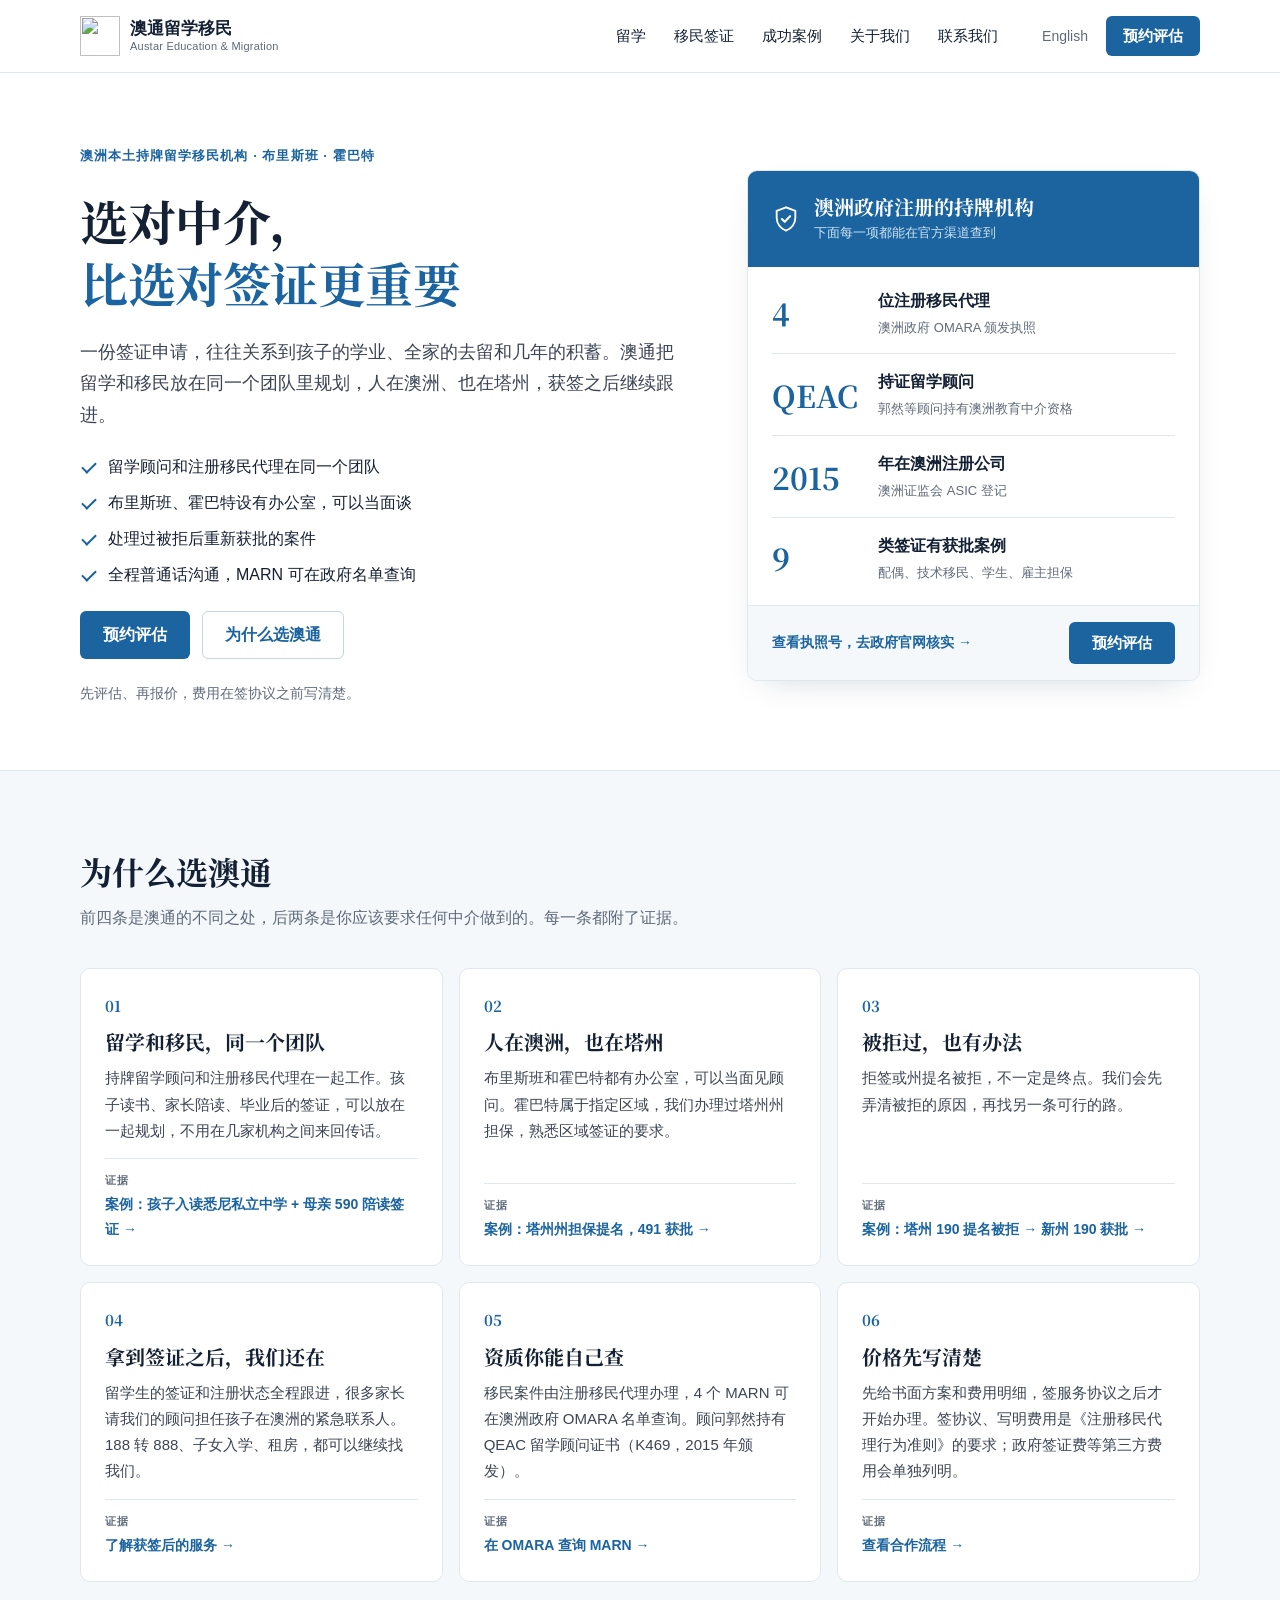
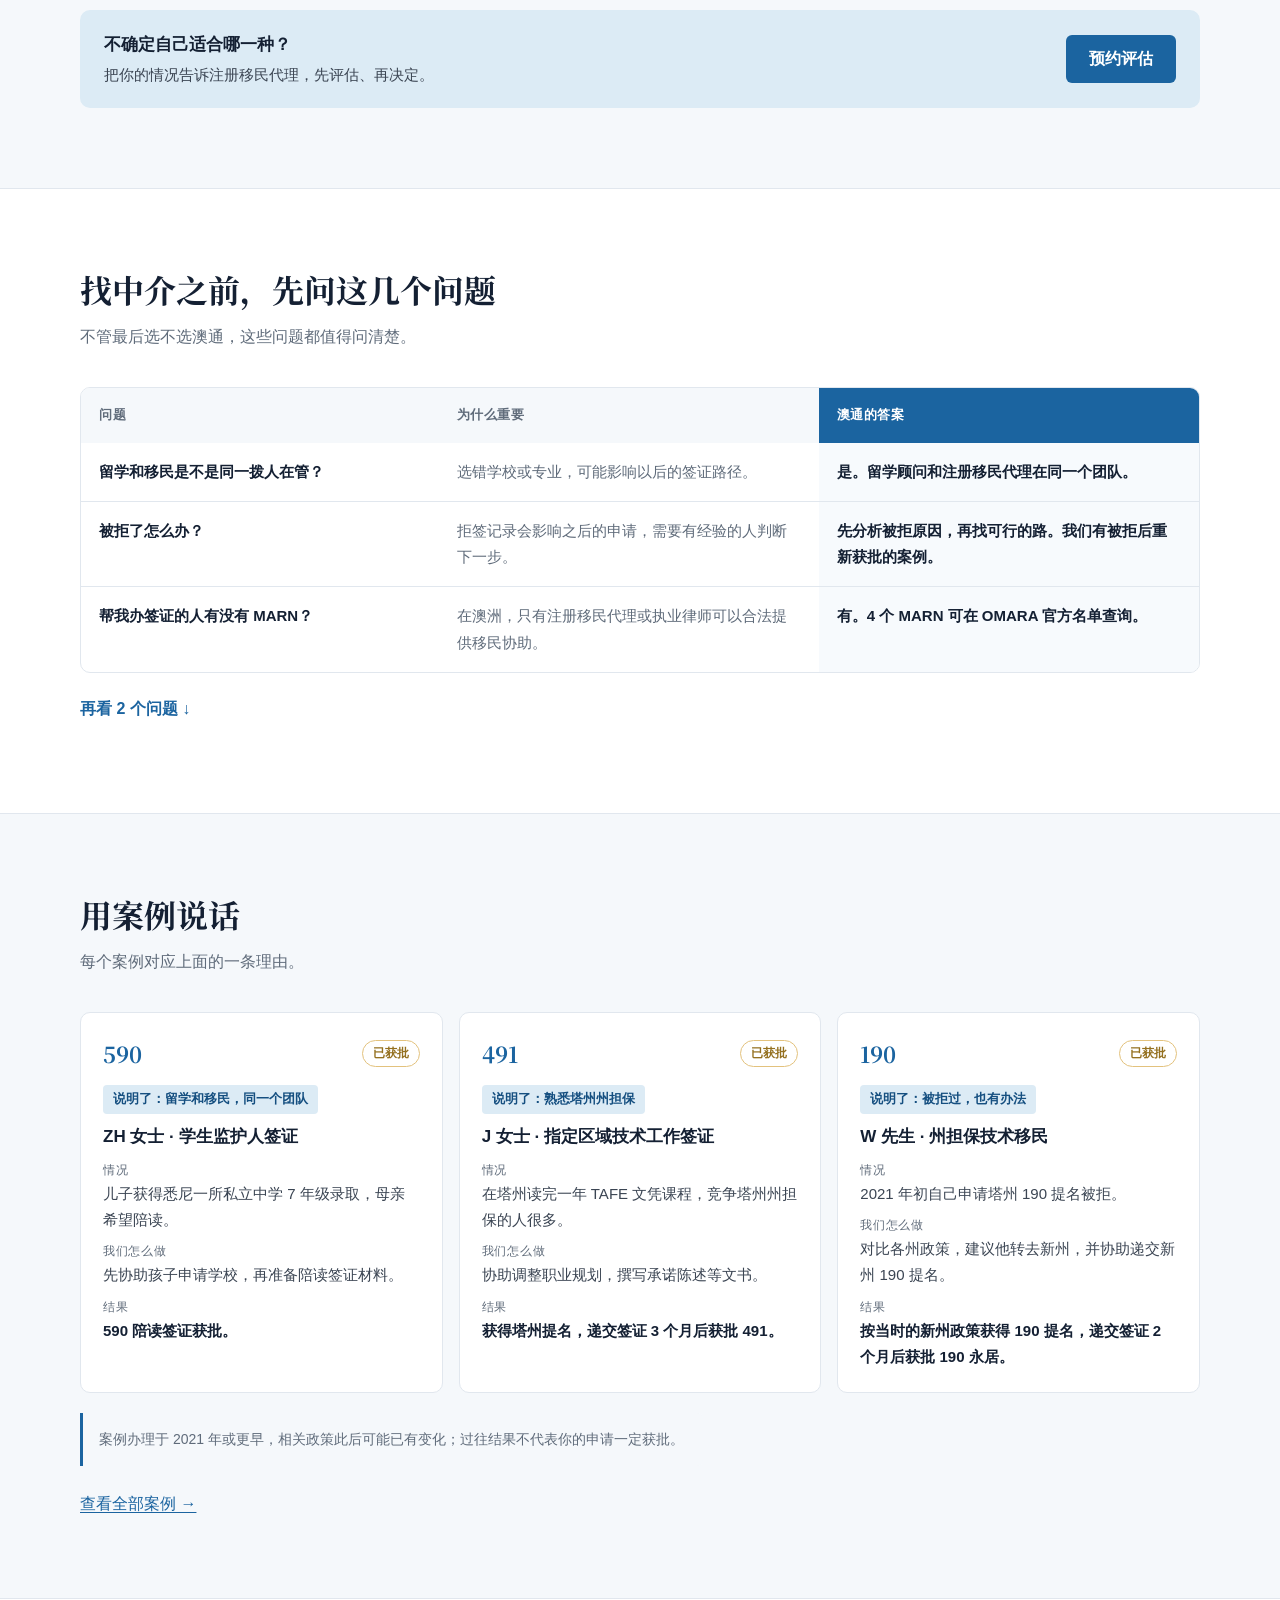
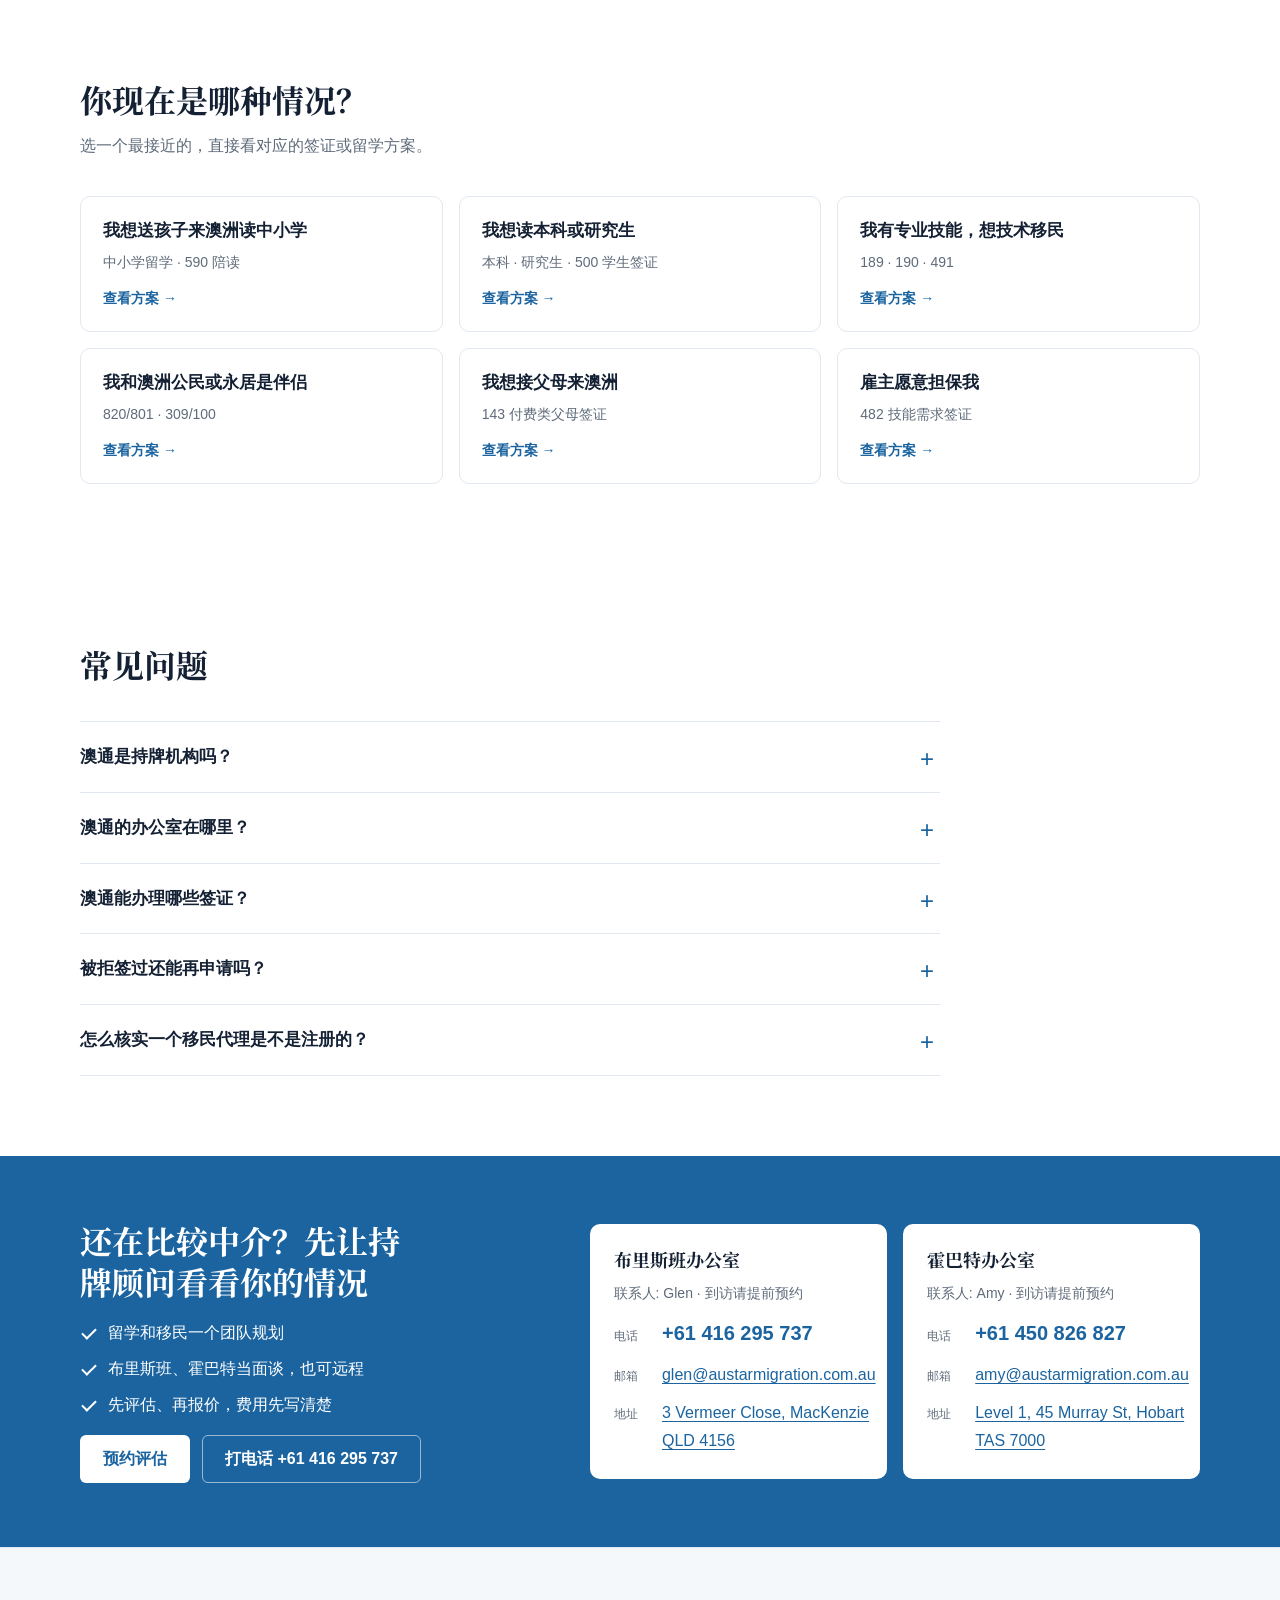
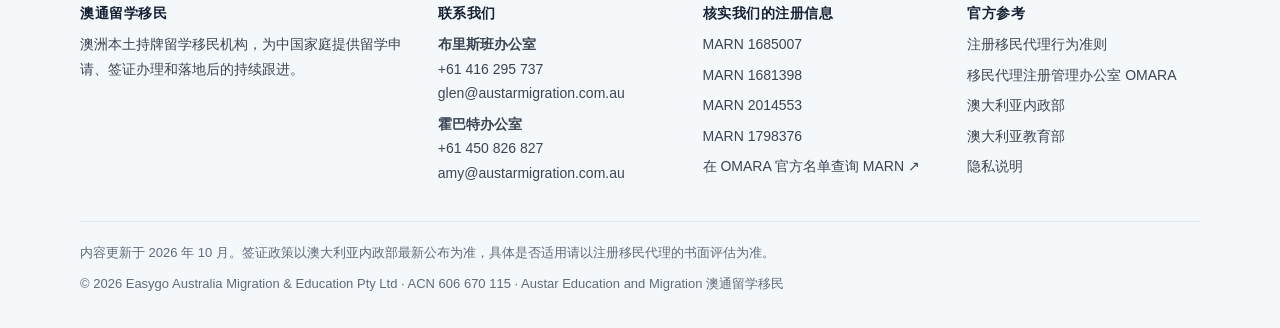
==== commit c7aee1b9: "Update preview" ====
--- a/index.html
+++ b/index.html
@@ -25,7 +25,7 @@
 <link rel="preconnect" href="https://fonts.googleapis.com">
 <link rel="preconnect" href="https://fonts.gstatic.com" crossorigin>
 <link rel="stylesheet" href="https://fonts.googleapis.com/css2?family=Noto+Serif+SC:wght@700&display=swap" media="print" onload="this.media='all'">
-<style>:root{--blue:#1B64A0;--blue-ink:#154F80;--wave:#3194C4;--sea:#DCEBF5;--fog:#F5F8FB;--gold:#94701F;--gold-lt:#E3C27D;--deep:#0F2740;--ink:#142033;--text:#3B4553;--note:#5F6B7A;--line:#E1E7EE;--white:#FFFFFF;--f-head:"Noto Serif SC","Source Han Serif SC","Songti SC",Georgia,serif;--f-body:-apple-system,BlinkMacSystemFont,"PingFang SC","Hiragino Sans GB","Microsoft YaHei","Segoe UI",Roboto,"Noto Sans SC",sans-serif;--r:6px;--max:1160px;color-scheme:light;}*,*::before,*::after{box-sizing:border-box}html{-webkit-text-size-adjust:100%;scroll-padding-top:84px}body{margin:0;background:var(--white);color:var(--text);font:16px/1.75 var(--f-body)}img{max-width:100%;height:auto;display:block}a{color:var(--blue);text-underline-offset:3px}a:hover{color:var(--blue-ink)}:focus-visible{outline:2px solid var(--wave);outline-offset:2px;border-radius:2px}h1,h2,h3{font-family:var(--f-head);color:var(--ink);line-height:1.3;margin:0;text-wrap:balance;font-weight:700}h1{font-size:clamp(30px,4.6vw,48px);letter-spacing:-.01em}h2{font-size:clamp(24px,3vw,32px)}h3{font-size:19px}p{margin:0}ul{margin:0;padding-left:1.2em}.wrap{max-width:var(--max);margin:0 auto;padding-left:max(20px,env(safe-area-inset-left,0px));padding-right:max(20px,env(safe-area-inset-right,0px))}.skip{position:absolute;left:-999px;top:8px;background:var(--blue);color:#fff;padding:8px 14px;z-index:100}.skip:focus{left:12px}.eyebrow{font-size:13px;letter-spacing:.08em;color:var(--blue);font-weight:600}.lede{font-size:18px;color:var(--text);max-width:62ch}.muted{color:var(--note)}.sec{padding-block:80px}.sec.fog{background:var(--fog);border-block:1px solid var(--line)}.sec-head{display:grid;gap:12px;margin-bottom:36px;max-width:720px}.btn{display:inline-flex;align-items:center;justify-content:center;gap:8px;min-height:48px;padding:0 22px;border-radius:var(--r);font-weight:600;font-size:16px;text-decoration:none;border:1px solid transparent;transition:background .15s}.btn-primary{background:var(--blue);color:#fff}.btn-primary:hover{background:var(--blue-ink);color:#fff}.btn-line{background:#fff;color:var(--blue);border-color:#C5D5E4}.btn-line:hover{border-color:var(--blue);color:var(--blue)}.btns{display:flex;flex-wrap:wrap;gap:12px}.hdr{position:sticky;top:0;z-index:20;background:rgba(255,255,255,.96);backdrop-filter:saturate(1.4) blur(8px);border-bottom:1px solid var(--line)}.hdr .wrap{display:flex;align-items:center;gap:24px;min-height:72px}.logo{display:flex;align-items:center;gap:10px;text-decoration:none;color:var(--ink);flex:none}.logo img{width:40px;height:40px}.logo b{display:block;font-size:17px;line-height:1.2}.logo small{display:block;font-size:11px;color:var(--note);letter-spacing:.02em;line-height:1.2}.nav{display:flex;gap:4px;margin-left:auto}.nav a{color:var(--ink);text-decoration:none;padding:8px 12px;border-radius:var(--r);font-size:15px}.nav a:hover{background:var(--fog)}.nav a[aria-current="page"]{color:var(--blue);font-weight:600}.hdr-tools{display:flex;align-items:center;gap:10px}.lang{font-size:14px;color:var(--note);text-decoration:none;padding:8px}.hdr .btn{min-height:40px;padding:0 16px;font-size:15px}.menu-btn{display:none}.hero{padding-block:72px 64px}.hero .wrap{display:grid;grid-template-columns:minmax(0,1.35fr) minmax(0,1fr);gap:56px;align-items:center}.hero-copy{display:grid;gap:22px}.hero h1 span{display:block}.hero h1 .hl{color:var(--blue)}.cred-card{border:1px solid var(--line);border-radius:10px;padding:26px;display:grid;gap:16px;background:#fff;box-shadow:0 12px 32px -18px rgba(15,39,64,.25)}.cred-card h2{font-size:18px;font-family:var(--f-body)}.marns{display:grid;grid-template-columns:repeat(2,minmax(0,1fr));gap:10px}.marn{border:1px solid var(--line);border-radius:var(--r);padding:10px 12px;background:var(--fog)}.marn small{display:block;font-size:11px;letter-spacing:.06em;color:var(--note)}.marn b{font-size:20px;color:var(--ink);font-variant-numeric:tabular-nums;letter-spacing:.02em}.cred-tags{display:flex;flex-wrap:wrap;gap:8px}.tag{font-size:13px;background:var(--sea);color:var(--blue-ink);padding:3px 10px;border-radius:999px}.stats{border-top:1px solid var(--line);margin-top:56px}.stats .wrap{display:grid;grid-template-columns:repeat(3,minmax(0,1fr))}.stat{padding:22px 0;display:flex;align-items:baseline;gap:12px}.stat b{font-family:var(--f-head);font-size:36px;color:var(--blue);line-height:1}.stat span{color:var(--text)}.paths{display:grid;grid-template-columns:repeat(3,minmax(0,1fr));gap:16px}.path{display:grid;gap:6px;padding:22px 22px 20px;border:1px solid var(--line);border-radius:10px;background:#fff;text-decoration:none;color:var(--ink);transition:border-color .15s,transform .15s}.path:hover{border-color:var(--blue);transform:translateY(-2px);color:var(--ink)}.path b{font-size:17px;line-height:1.45}.path span{font-size:14px;color:var(--note)}.path i{font-style:normal;color:var(--blue);font-size:14px;font-weight:600;margin-top:6px}.grid4{display:grid;grid-template-columns:repeat(4,minmax(0,1fr));gap:28px}.why h3{display:flex;align-items:center;gap:10px;margin-bottom:8px}.why h3::before{content:"";width:18px;height:3px;background:var(--blue);border-radius:2px}.steps{counter-reset:s;list-style:none;padding:0}.steps li{counter-increment:s;display:grid;gap:8px;border-top:2px solid var(--blue);padding-top:16px}.steps li::before{content:counter(s,decimal-leading-zero);font-family:var(--f-head);color:var(--blue);font-size:15px;font-weight:700}.cases{display:grid;grid-template-columns:repeat(3,minmax(0,1fr));gap:16px}.case{border:1px solid var(--line);border-radius:10px;padding:22px;display:grid;gap:12px;align-content:start;background:#fff}.case-top{display:flex;justify-content:space-between;align-items:center;gap:10px}.subclass{font-family:var(--f-head);font-weight:700;color:var(--blue);font-size:22px;font-variant-numeric:tabular-nums}.granted{font-size:12px;font-weight:700;color:var(--gold);border:1px solid var(--gold-lt);padding:2px 10px;border-radius:999px;white-space:nowrap}.case h3{font-size:17px;font-family:var(--f-body)}.case dl{margin:0;display:grid;gap:8px;font-size:15px}.case dt{font-size:12px;letter-spacing:.06em;color:var(--note)}.case dd{margin:0}.case dd.res{color:var(--ink);font-weight:600}.more{margin-top:24px}.faq{display:grid;border-top:1px solid var(--line);max-width:860px}.faq details{border-bottom:1px solid var(--line)}.faq summary{cursor:pointer;list-style:none;padding:20px 40px 20px 0;font-weight:600;color:var(--ink);font-size:17px;position:relative}.faq summary::-webkit-details-marker{display:none}.faq summary::after{content:"+";position:absolute;right:6px;top:16px;font-size:24px;color:var(--blue);font-weight:400}.faq details[open] summary::after{content:"−"}.faq details p{padding:0 0 22px;max-width:70ch}.offices{display:grid;grid-template-columns:repeat(2,minmax(0,1fr));gap:16px}.office{border:1px solid var(--line);border-radius:10px;padding:24px;display:grid;gap:10px;background:#fff;font-style:normal}.office h3{font-size:18px}.office .who{font-size:14px;color:var(--note)}.office .row{display:flex;gap:10px;align-items:baseline}.office .row span{font-size:12px;color:var(--note);width:3.2em;flex:none;letter-spacing:.04em}.office a.big{font-size:20px;font-weight:700;text-decoration:none;font-variant-numeric:tabular-nums}.band{background:var(--blue);color:#fff}.band .wrap{display:grid;grid-template-columns:minmax(0,1fr) minmax(0,1.3fr);gap:40px;padding-block:64px;align-items:center}.band h2{color:#fff}.band p{color:#D5E6F4}.band .office{border:0}.page-head{padding-block:56px 40px;border-bottom:1px solid var(--line);background:linear-gradient(var(--fog),var(--fog))}.page-head .wrap{display:grid;gap:14px}.crumbs{font-size:13px;color:var(--note)}.crumbs a{color:var(--note)}.jump{display:flex;flex-wrap:wrap;gap:8px;margin-top:6px}.jump a{font-size:14px;text-decoration:none;border:1px solid #C5D5E4;padding:5px 14px;border-radius:999px;background:#fff}.block{display:grid;grid-template-columns:minmax(0,1fr) minmax(0,2fr);gap:48px;padding-block:56px;border-bottom:1px solid var(--line)}.block:last-child{border-bottom:0}.block-side{display:grid;gap:8px;align-content:start}.block-side .en{font-size:13px;color:var(--note);letter-spacing:.06em}.block-body{display:grid;gap:22px;min-width:0}.kv{display:grid;grid-template-columns:repeat(2,minmax(0,1fr));gap:20px}.kv h3{font-size:15px;font-family:var(--f-body);color:var(--blue);margin-bottom:8px;letter-spacing:.04em}.kv ul{display:grid;gap:6px}.pathways{display:grid;grid-template-columns:repeat(3,minmax(0,1fr));gap:12px}.pathways div{background:var(--fog);border-radius:var(--r);padding:16px}.pathways b{display:block;color:var(--blue);font-size:14px}.timeline{list-style:none;padding:0;display:grid;gap:0}.timeline li{display:grid;grid-template-columns:150px minmax(0,1fr);gap:16px;padding:14px 0;border-bottom:1px solid var(--line)}.timeline b{color:var(--blue);font-variant-numeric:tabular-nums}.visas{display:grid;grid-template-columns:repeat(auto-fill,minmax(280px,1fr));gap:16px}.visa{border:1px solid var(--line);border-radius:10px;padding:22px;display:grid;gap:10px;align-content:start}.visa-top{display:flex;justify-content:space-between;align-items:baseline;gap:10px;flex-wrap:wrap}.visa .sc{font-family:var(--f-head);font-size:26px;font-weight:700;color:var(--blue);font-variant-numeric:tabular-nums}.visa .kind{font-size:12px;background:var(--sea);color:var(--blue-ink);padding:2px 10px;border-radius:999px}.visa h3{font-size:17px;font-family:var(--f-body)}.visa p{font-size:15px}.note{font-size:14px;color:var(--note);background:var(--fog);border-left:3px solid var(--blue);padding:14px 16px;border-radius:0 var(--r) var(--r) 0;max-width:80ch}.case-group{display:grid;gap:18px;padding-block:44px;border-bottom:1px solid var(--line)}.team{display:grid;grid-template-columns:repeat(4,minmax(0,1fr));gap:16px}.team div{border-top:2px solid var(--blue);padding-top:14px}.team b{display:block;font-family:var(--f-head);font-size:30px;color:var(--blue);line-height:1.2}.cred-grid{display:grid;grid-template-columns:repeat(3,minmax(0,1fr));gap:16px}.cred-box{border:1px solid var(--line);border-radius:10px;padding:22px;display:grid;gap:10px;align-content:start}.cred-box h3{font-size:15px;font-family:var(--f-body);color:var(--note);letter-spacing:.04em}.cred-box .num{font-size:18px;font-weight:700;color:var(--ink);font-variant-numeric:tabular-nums}.form-wrap{display:grid;grid-template-columns:minmax(0,1.3fr) minmax(0,1fr);gap:40px;padding-block:56px}form{display:grid;gap:16px}.field{display:grid;gap:6px}.field label{font-size:14px;font-weight:600;color:var(--ink)}.field input,.field select,.field textarea{font:inherit;color:var(--ink);border:1px solid #C9D3DD;border-radius:var(--r);padding:11px 12px;background:#fff;width:100%}.field textarea{min-height:120px;resize:vertical}.field input:focus,.field select:focus,.field textarea:focus{outline:2px solid var(--wave);outline-offset:0;border-color:var(--wave)}.two{display:grid;grid-template-columns:repeat(2,minmax(0,1fr));gap:16px}.form-note{font-size:13px;color:var(--note)}.ftr{background:var(--fog);border-top:1px solid var(--line);padding-block:56px 32px;font-size:14px}.ftr .cols{display:grid;grid-template-columns:minmax(0,1.4fr) repeat(3,minmax(0,1fr));gap:32px}.ftr h2{font-size:14px;font-family:var(--f-body);color:var(--ink);margin-bottom:10px;letter-spacing:.04em}.ftr ul{list-style:none;padding:0;display:grid;gap:6px}.ftr a{color:var(--text);text-decoration:none}.ftr a:hover{color:var(--blue);text-decoration:underline}.ftr .legal{border-top:1px solid var(--line);margin-top:36px;padding-top:20px;display:grid;gap:8px;color:var(--note);font-size:13px}.mbar{display:none}@media (max-width:980px){.nav{display:none}.nav.open{display:grid;position:absolute;left:0;right:0;top:72px;background:#fff;border-bottom:1px solid var(--line);padding:8px max(20px,env(safe-area-inset-left,0px)) 16px}.nav.open a{padding:12px 4px;font-size:17px;border-bottom:1px solid var(--line);border-radius:0}.menu-btn{display:inline-flex;align-items:center;justify-content:center;width:44px;height:44px;border:1px solid var(--line);border-radius:var(--r);background:#fff;color:var(--ink);font-size:20px;cursor:pointer;margin-left:auto}.hdr-tools .btn{display:none}.hero .wrap,.band .wrap,.form-wrap,.block{grid-template-columns:1fr;gap:32px}.grid4,.team{grid-template-columns:repeat(2,minmax(0,1fr))}.paths,.cases,.cred-grid{grid-template-columns:repeat(2,minmax(0,1fr))}.ftr .cols{grid-template-columns:repeat(2,minmax(0,1fr))}}@media (max-width:640px){body{padding-bottom:calc(64px + env(safe-area-inset-bottom,0px))}.sec{padding-block:56px}.hero{padding-block:40px 32px}.logo small{display:none}.hdr .wrap{gap:10px}.logo{min-width:0;flex:1 1 auto}.logo img{width:34px;height:34px}.logo b{font-size:15px;white-space:nowrap;overflow:hidden;text-overflow:ellipsis}.logo span{min-width:0}.hdr-tools{flex:none}.menu-btn{margin-left:0}.paths,.cases,.grid4,.offices,.cred-grid,.kv,.pathways,.two,.ftr .cols{grid-template-columns:1fr}.team{grid-template-columns:repeat(2,minmax(0,1fr))}.stats .wrap{grid-template-columns:1fr}.stat{padding:12px 0;border-bottom:1px solid var(--line)}.timeline li{grid-template-columns:1fr;gap:2px}.lede{font-size:17px}.mbar{display:grid;grid-template-columns:1fr 1.4fr;gap:10px;position:fixed;left:0;right:0;bottom:0;z-index:30;background:#fff;border-top:1px solid var(--line);padding:10px max(16px,env(safe-area-inset-right,0px)) calc(10px + env(safe-area-inset-bottom,0px)) max(16px,env(safe-area-inset-left,0px))}.mbar .btn{min-height:44px}}@media (prefers-reduced-motion:reduce){*{transition:none!important;scroll-behavior:auto!important}}@media print{.hdr,.mbar,.band,.ftr{display:none}}.done{border:1px solid var(--line);border-radius:10px;padding:24px;display:grid;gap:14px;background:var(--fog)}.done:focus{outline:none}.done pre{white-space:pre-wrap;font:15px/1.6 var(--f-body);background:#fff;border:1px solid var(--line);border-radius:var(--r);padding:14px;margin:0;color:var(--ink)}.certs{display:grid;grid-template-columns:repeat(3,minmax(0,180px));gap:16px;margin-top:28px}.certs figure{margin:0;display:grid;gap:6px;font-size:13px;color:var(--note)}.certs img{border:1px solid var(--line);border-radius:4px;aspect-ratio:3/4;object-fit:cover;object-position:top;background:#fff;width:100%}@media (max-width:640px){.faq summary{padding-block:16px;line-height:1.5}.faq details p{padding-bottom:18px}.certs{grid-template-columns:repeat(3,minmax(0,1fr))}}[hidden]{display:none!important}.ticks{list-style:none;padding:0;display:grid;gap:8px}.ticks li{position:relative;padding-left:28px}.ticks li::before{content:"";position:absolute;left:2px;top:.55em;width:14px;height:8px;border-left:2px solid currentColor;border-bottom:2px solid currentColor;transform:rotate(-45deg)}.ticks.dark li{color:var(--ink);font-weight:500}.ticks.dark li::before{color:var(--blue)}.band .ticks li{color:#fff}.reassure{font-size:14px;color:var(--note)}.reasons{display:grid;gap:16px}.reasons.r6{grid-template-columns:repeat(3,minmax(0,1fr))}.reasons.r4{grid-template-columns:repeat(4,minmax(0,1fr))}.reasons.r3{grid-template-columns:repeat(3,minmax(0,1fr))}.reason{background:#fff;border:1px solid var(--line);border-radius:10px;padding:24px;display:grid;gap:10px;align-content:start;grid-template-rows:auto auto 1fr auto}.reasons.r3 .reason,.reasons.r4 .reason{grid-template-rows:auto 1fr auto}.rn{font-family:var(--f-head);font-weight:700;color:var(--blue);font-size:15px}.reason h3{font-size:20px}.reason p{font-size:15px}.ev{display:grid;gap:2px;font-size:14px;font-weight:600;text-decoration:none;border-top:1px solid var(--line);padding-top:12px;margin-top:4px}.ev span{font-size:11px;letter-spacing:.08em;color:var(--note);font-weight:600}.inline-cta{display:flex;align-items:center;justify-content:space-between;gap:20px;flex-wrap:wrap;margin-top:28px;padding:20px 24px;border-radius:10px;background:var(--sea)}.inline-cta div{display:grid;gap:2px;min-width:0}.inline-cta b{color:var(--ink);font-size:17px}.inline-cta span{font-size:15px;color:var(--text)}.cmp-wrap{overflow-x:auto;border:1px solid var(--line);border-radius:10px}.cmp{border-collapse:collapse;width:100%;min-width:640px;font-size:15px}.cmp th,.cmp td{text-align:left;vertical-align:top;padding:16px 18px;border-bottom:1px solid var(--line)}.cmp tr:last-child th,.cmp tr:last-child td{border-bottom:0}.cmp thead th{background:var(--fog);font-size:13px;color:var(--note);letter-spacing:.04em;font-weight:600}.cmp thead th:last-child{background:var(--blue);color:#fff}.cmp tbody th{color:var(--ink);font-weight:600;width:32%}.cmp td{color:var(--note);width:34%}.cmp td.ans{color:var(--ink);font-weight:600;background:#F7FAFD}.shows{font-size:13px;color:var(--blue-ink);background:var(--sea);border-radius:4px;padding:3px 10px;justify-self:start;font-weight:600}.here{padding-block:48px;border-bottom:1px solid var(--line)}.here h2{margin-bottom:22px;font-size:24px}.here .reason{background:var(--fog);border-color:transparent}.btn-white{background:#fff;color:var(--blue)}.btn-white:hover{background:var(--sea);color:var(--blue-ink)}.btn-ghost{border-color:rgba(255,255,255,.55);color:#fff}.btn-ghost:hover{border-color:#fff;color:#fff}.block-body .inline-cta{margin-top:4px}@media (max-width:980px){.reasons.r6,.reasons.r4,.reasons.r3{grid-template-columns:repeat(2,minmax(0,1fr))}}@media (max-width:640px){.reasons.r6,.reasons.r4,.reasons.r3{grid-template-columns:1fr}.inline-cta .btn{width:100%}.here{padding-block:36px}}@media (max-width:640px){.cmp-wrap{border:0;overflow:visible}.cmp{min-width:0;display:block}.cmp thead{display:none}.cmp tbody{display:grid;gap:12px}.cmp tr{display:grid;border:1px solid var(--line);border-radius:10px;overflow:hidden}.cmp tbody th,.cmp td{width:auto;display:block;border:0;padding:12px 16px}.cmp tbody th{font-size:16px;padding-top:16px}.cmp td::before{content:attr(data-l);display:block;font-size:12px;color:var(--note);font-weight:600;letter-spacing:.04em;margin-bottom:2px}.cmp td.ans{border-top:1px solid var(--line)}}.cmp-more{margin-top:12px}.cmp-more summary{cursor:pointer;color:var(--blue);font-weight:600;padding:10px 0;list-style:none}.cmp-more summary::-webkit-details-marker{display:none}.cmp-more summary::after{content:" ↓"}.cmp-more[open] summary::after{content:" ↑"}.cmp-more .cmp thead{display:none}.hero h1 span{text-wrap:balance}.cred-card{gap:14px}.cred-card h2{font-size:20px;font-family:var(--f-head)}.cred-why{font-size:14px;color:var(--text);line-height:1.65}.cred-item{display:grid;gap:6px;border-top:1px solid var(--line);padding-top:14px}.cred-item h3{font-size:15px;font-family:var(--f-body);color:var(--ink)}.cred-item p{font-size:13px;color:var(--note);line-height:1.55}.cred-card .marns{gap:8px;margin-top:4px}.cred-card .marn{padding:8px 12px}.cred-card .marn b{font-size:18px}.qeac-list{list-style:none;padding:0;display:grid;gap:4px;margin-top:2px}.qeac-list li{display:flex;justify-content:space-between;gap:12px;background:var(--fog);border:1px solid var(--line);border-radius:var(--r);padding:8px 12px;font-size:14px}.qeac-list b{color:var(--ink)}.qeac-list span{color:var(--note);font-variant-numeric:tabular-nums}.cred-how{font-size:13px;color:var(--note);background:var(--sea);border-radius:var(--r);padding:10px 12px;line-height:1.55}.btn-block{width:100%;min-height:44px;font-size:15px}.cred-next{display:flex;align-items:center;justify-content:space-between;gap:12px;flex-wrap:wrap;border-top:1px solid var(--line);padding-top:14px}.cred-next span{font-size:14px;color:var(--ink);font-weight:600}.cred-next .btn{min-height:42px;font-size:15px}</style>
+<style>:root{--blue:#1B64A0;--blue-ink:#154F80;--wave:#3194C4;--sea:#DCEBF5;--fog:#F5F8FB;--gold:#94701F;--gold-lt:#E3C27D;--deep:#0F2740;--ink:#142033;--text:#3B4553;--note:#5F6B7A;--line:#E1E7EE;--white:#FFFFFF;--f-head:"Noto Serif SC","Source Han Serif SC","Songti SC",Georgia,serif;--f-body:-apple-system,BlinkMacSystemFont,"PingFang SC","Hiragino Sans GB","Microsoft YaHei","Segoe UI",Roboto,"Noto Sans SC",sans-serif;--r:6px;--max:1160px;color-scheme:light;}*,*::before,*::after{box-sizing:border-box}html{-webkit-text-size-adjust:100%;scroll-padding-top:84px}body{margin:0;background:var(--white);color:var(--text);font:16px/1.75 var(--f-body)}img{max-width:100%;height:auto;display:block}a{color:var(--blue);text-underline-offset:3px}a:hover{color:var(--blue-ink)}:focus-visible{outline:2px solid var(--wave);outline-offset:2px;border-radius:2px}h1,h2,h3{font-family:var(--f-head);color:var(--ink);line-height:1.3;margin:0;text-wrap:balance;font-weight:700}h1{font-size:clamp(30px,4.6vw,48px);letter-spacing:-.01em}h2{font-size:clamp(24px,3vw,32px)}h3{font-size:19px}p{margin:0}ul{margin:0;padding-left:1.2em}.wrap{max-width:var(--max);margin:0 auto;padding-left:max(20px,env(safe-area-inset-left,0px));padding-right:max(20px,env(safe-area-inset-right,0px))}.skip{position:absolute;left:-999px;top:8px;background:var(--blue);color:#fff;padding:8px 14px;z-index:100}.skip:focus{left:12px}.eyebrow{font-size:13px;letter-spacing:.08em;color:var(--blue);font-weight:600}.lede{font-size:18px;color:var(--text);max-width:62ch}.muted{color:var(--note)}.sec{padding-block:80px}.sec.fog{background:var(--fog);border-block:1px solid var(--line)}.sec-head{display:grid;gap:12px;margin-bottom:36px;max-width:720px}.btn{display:inline-flex;align-items:center;justify-content:center;gap:8px;min-height:48px;padding:0 22px;border-radius:var(--r);font-weight:600;font-size:16px;text-decoration:none;border:1px solid transparent;transition:background .15s}.btn-primary{background:var(--blue);color:#fff}.btn-primary:hover{background:var(--blue-ink);color:#fff}.btn-line{background:#fff;color:var(--blue);border-color:#C5D5E4}.btn-line:hover{border-color:var(--blue);color:var(--blue)}.btns{display:flex;flex-wrap:wrap;gap:12px}.hdr{position:sticky;top:0;z-index:20;background:rgba(255,255,255,.96);backdrop-filter:saturate(1.4) blur(8px);border-bottom:1px solid var(--line)}.hdr .wrap{display:flex;align-items:center;gap:24px;min-height:72px}.logo{display:flex;align-items:center;gap:10px;text-decoration:none;color:var(--ink);flex:none}.logo img{width:40px;height:40px}.logo b{display:block;font-size:17px;line-height:1.2}.logo small{display:block;font-size:11px;color:var(--note);letter-spacing:.02em;line-height:1.2}.nav{display:flex;gap:4px;margin-left:auto}.nav a{color:var(--ink);text-decoration:none;padding:8px 12px;border-radius:var(--r);font-size:15px}.nav a:hover{background:var(--fog)}.nav a[aria-current="page"]{color:var(--blue);font-weight:600}.hdr-tools{display:flex;align-items:center;gap:10px}.lang{font-size:14px;color:var(--note);text-decoration:none;padding:8px}.hdr .btn{min-height:40px;padding:0 16px;font-size:15px}.menu-btn{display:none}.hero{padding-block:72px 64px}.hero .wrap{display:grid;grid-template-columns:minmax(0,1.35fr) minmax(0,1fr);gap:56px;align-items:center}.hero-copy{display:grid;gap:22px}.hero h1 span{display:block}.hero h1 .hl{color:var(--blue)}.cred-card{border:1px solid var(--line);border-radius:10px;padding:26px;display:grid;gap:16px;background:#fff;box-shadow:0 12px 32px -18px rgba(15,39,64,.25)}.cred-card h2{font-size:18px;font-family:var(--f-body)}.marns{display:grid;grid-template-columns:repeat(2,minmax(0,1fr));gap:10px}.marn{border:1px solid var(--line);border-radius:var(--r);padding:10px 12px;background:var(--fog)}.marn small{display:block;font-size:11px;letter-spacing:.06em;color:var(--note)}.marn b{font-size:20px;color:var(--ink);font-variant-numeric:tabular-nums;letter-spacing:.02em}.cred-tags{display:flex;flex-wrap:wrap;gap:8px}.tag{font-size:13px;background:var(--sea);color:var(--blue-ink);padding:3px 10px;border-radius:999px}.stats{border-top:1px solid var(--line);margin-top:56px}.stats .wrap{display:grid;grid-template-columns:repeat(3,minmax(0,1fr))}.stat{padding:22px 0;display:flex;align-items:baseline;gap:12px}.stat b{font-family:var(--f-head);font-size:36px;color:var(--blue);line-height:1}.stat span{color:var(--text)}.paths{display:grid;grid-template-columns:repeat(3,minmax(0,1fr));gap:16px}.path{display:grid;gap:6px;padding:22px 22px 20px;border:1px solid var(--line);border-radius:10px;background:#fff;text-decoration:none;color:var(--ink);transition:border-color .15s,transform .15s}.path:hover{border-color:var(--blue);transform:translateY(-2px);color:var(--ink)}.path b{font-size:17px;line-height:1.45}.path span{font-size:14px;color:var(--note)}.path i{font-style:normal;color:var(--blue);font-size:14px;font-weight:600;margin-top:6px}.grid4{display:grid;grid-template-columns:repeat(4,minmax(0,1fr));gap:28px}.why h3{display:flex;align-items:center;gap:10px;margin-bottom:8px}.why h3::before{content:"";width:18px;height:3px;background:var(--blue);border-radius:2px}.steps{counter-reset:s;list-style:none;padding:0}.steps li{counter-increment:s;display:grid;gap:8px;border-top:2px solid var(--blue);padding-top:16px}.steps li::before{content:counter(s,decimal-leading-zero);font-family:var(--f-head);color:var(--blue);font-size:15px;font-weight:700}.cases{display:grid;grid-template-columns:repeat(3,minmax(0,1fr));gap:16px}.case{border:1px solid var(--line);border-radius:10px;padding:22px;display:grid;gap:12px;align-content:start;background:#fff}.case-top{display:flex;justify-content:space-between;align-items:center;gap:10px}.subclass{font-family:var(--f-head);font-weight:700;color:var(--blue);font-size:22px;font-variant-numeric:tabular-nums}.granted{font-size:12px;font-weight:700;color:var(--gold);border:1px solid var(--gold-lt);padding:2px 10px;border-radius:999px;white-space:nowrap}.case h3{font-size:17px;font-family:var(--f-body)}.case dl{margin:0;display:grid;gap:8px;font-size:15px}.case dt{font-size:12px;letter-spacing:.06em;color:var(--note)}.case dd{margin:0}.case dd.res{color:var(--ink);font-weight:600}.more{margin-top:24px}.faq{display:grid;border-top:1px solid var(--line);max-width:860px}.faq details{border-bottom:1px solid var(--line)}.faq summary{cursor:pointer;list-style:none;padding:20px 40px 20px 0;font-weight:600;color:var(--ink);font-size:17px;position:relative}.faq summary::-webkit-details-marker{display:none}.faq summary::after{content:"+";position:absolute;right:6px;top:16px;font-size:24px;color:var(--blue);font-weight:400}.faq details[open] summary::after{content:"−"}.faq details p{padding:0 0 22px;max-width:70ch}.offices{display:grid;grid-template-columns:repeat(2,minmax(0,1fr));gap:16px}.office{border:1px solid var(--line);border-radius:10px;padding:24px;display:grid;gap:10px;background:#fff;font-style:normal}.office h3{font-size:18px}.office .who{font-size:14px;color:var(--note)}.office .row{display:flex;gap:10px;align-items:baseline}.office .row span{font-size:12px;color:var(--note);width:3.2em;flex:none;letter-spacing:.04em}.office a.big{font-size:20px;font-weight:700;text-decoration:none;font-variant-numeric:tabular-nums}.band{background:var(--blue);color:#fff}.band .wrap{display:grid;grid-template-columns:minmax(0,1fr) minmax(0,1.3fr);gap:40px;padding-block:64px;align-items:center}.band h2{color:#fff}.band p{color:#D5E6F4}.band .office{border:0}.page-head{padding-block:56px 40px;border-bottom:1px solid var(--line);background:linear-gradient(var(--fog),var(--fog))}.page-head .wrap{display:grid;gap:14px}.crumbs{font-size:13px;color:var(--note)}.crumbs a{color:var(--note)}.jump{display:flex;flex-wrap:wrap;gap:8px;margin-top:6px}.jump a{font-size:14px;text-decoration:none;border:1px solid #C5D5E4;padding:5px 14px;border-radius:999px;background:#fff}.block{display:grid;grid-template-columns:minmax(0,1fr) minmax(0,2fr);gap:48px;padding-block:56px;border-bottom:1px solid var(--line)}.block:last-child{border-bottom:0}.block-side{display:grid;gap:8px;align-content:start}.block-side .en{font-size:13px;color:var(--note);letter-spacing:.06em}.block-body{display:grid;gap:22px;min-width:0}.kv{display:grid;grid-template-columns:repeat(2,minmax(0,1fr));gap:20px}.kv h3{font-size:15px;font-family:var(--f-body);color:var(--blue);margin-bottom:8px;letter-spacing:.04em}.kv ul{display:grid;gap:6px}.pathways{display:grid;grid-template-columns:repeat(3,minmax(0,1fr));gap:12px}.pathways div{background:var(--fog);border-radius:var(--r);padding:16px}.pathways b{display:block;color:var(--blue);font-size:14px}.timeline{list-style:none;padding:0;display:grid;gap:0}.timeline li{display:grid;grid-template-columns:150px minmax(0,1fr);gap:16px;padding:14px 0;border-bottom:1px solid var(--line)}.timeline b{color:var(--blue);font-variant-numeric:tabular-nums}.visas{display:grid;grid-template-columns:repeat(auto-fill,minmax(280px,1fr));gap:16px}.visa{border:1px solid var(--line);border-radius:10px;padding:22px;display:grid;gap:10px;align-content:start}.visa-top{display:flex;justify-content:space-between;align-items:baseline;gap:10px;flex-wrap:wrap}.visa .sc{font-family:var(--f-head);font-size:26px;font-weight:700;color:var(--blue);font-variant-numeric:tabular-nums}.visa .kind{font-size:12px;background:var(--sea);color:var(--blue-ink);padding:2px 10px;border-radius:999px}.visa h3{font-size:17px;font-family:var(--f-body)}.visa p{font-size:15px}.note{font-size:14px;color:var(--note);background:var(--fog);border-left:3px solid var(--blue);padding:14px 16px;border-radius:0 var(--r) var(--r) 0;max-width:80ch}.case-group{display:grid;gap:18px;padding-block:44px;border-bottom:1px solid var(--line)}.team{display:grid;grid-template-columns:repeat(4,minmax(0,1fr));gap:16px}.team div{border-top:2px solid var(--blue);padding-top:14px}.team b{display:block;font-family:var(--f-head);font-size:30px;color:var(--blue);line-height:1.2}.cred-grid{display:grid;grid-template-columns:repeat(3,minmax(0,1fr));gap:16px}.cred-box{border:1px solid var(--line);border-radius:10px;padding:22px;display:grid;gap:10px;align-content:start}.cred-box h3{font-size:15px;font-family:var(--f-body);color:var(--note);letter-spacing:.04em}.cred-box .num{font-size:18px;font-weight:700;color:var(--ink);font-variant-numeric:tabular-nums}.form-wrap{display:grid;grid-template-columns:minmax(0,1.3fr) minmax(0,1fr);gap:40px;padding-block:56px}form{display:grid;gap:16px}.field{display:grid;gap:6px}.field label{font-size:14px;font-weight:600;color:var(--ink)}.field input,.field select,.field textarea{font:inherit;color:var(--ink);border:1px solid #C9D3DD;border-radius:var(--r);padding:11px 12px;background:#fff;width:100%}.field textarea{min-height:120px;resize:vertical}.field input:focus,.field select:focus,.field textarea:focus{outline:2px solid var(--wave);outline-offset:0;border-color:var(--wave)}.two{display:grid;grid-template-columns:repeat(2,minmax(0,1fr));gap:16px}.form-note{font-size:13px;color:var(--note)}.ftr{background:var(--fog);border-top:1px solid var(--line);padding-block:56px 32px;font-size:14px}.ftr .cols{display:grid;grid-template-columns:minmax(0,1.4fr) repeat(3,minmax(0,1fr));gap:32px}.ftr h2{font-size:14px;font-family:var(--f-body);color:var(--ink);margin-bottom:10px;letter-spacing:.04em}.ftr ul{list-style:none;padding:0;display:grid;gap:6px}.ftr a{color:var(--text);text-decoration:none}.ftr a:hover{color:var(--blue);text-decoration:underline}.ftr .legal{border-top:1px solid var(--line);margin-top:36px;padding-top:20px;display:grid;gap:8px;color:var(--note);font-size:13px}.mbar{display:none}@media (max-width:980px){.nav{display:none}.nav.open{display:grid;position:absolute;left:0;right:0;top:72px;background:#fff;border-bottom:1px solid var(--line);padding:8px max(20px,env(safe-area-inset-left,0px)) 16px}.nav.open a{padding:12px 4px;font-size:17px;border-bottom:1px solid var(--line);border-radius:0}.menu-btn{display:inline-flex;align-items:center;justify-content:center;width:44px;height:44px;border:1px solid var(--line);border-radius:var(--r);background:#fff;color:var(--ink);font-size:20px;cursor:pointer;margin-left:auto}.hdr-tools .btn{display:none}.hero .wrap,.band .wrap,.form-wrap,.block{grid-template-columns:1fr;gap:32px}.grid4,.team{grid-template-columns:repeat(2,minmax(0,1fr))}.paths,.cases,.cred-grid{grid-template-columns:repeat(2,minmax(0,1fr))}.ftr .cols{grid-template-columns:repeat(2,minmax(0,1fr))}}@media (max-width:640px){body{padding-bottom:calc(64px + env(safe-area-inset-bottom,0px))}.sec{padding-block:56px}.hero{padding-block:40px 32px}.logo small{display:none}.hdr .wrap{gap:10px}.logo{min-width:0;flex:1 1 auto}.logo img{width:34px;height:34px}.logo b{font-size:15px;white-space:nowrap;overflow:hidden;text-overflow:ellipsis}.logo span{min-width:0}.hdr-tools{flex:none}.menu-btn{margin-left:0}.paths,.cases,.grid4,.offices,.cred-grid,.kv,.pathways,.two,.ftr .cols{grid-template-columns:1fr}.team{grid-template-columns:repeat(2,minmax(0,1fr))}.stats .wrap{grid-template-columns:1fr}.stat{padding:12px 0;border-bottom:1px solid var(--line)}.timeline li{grid-template-columns:1fr;gap:2px}.lede{font-size:17px}.mbar{display:grid;grid-template-columns:1fr 1.4fr;gap:10px;position:fixed;left:0;right:0;bottom:0;z-index:30;background:#fff;border-top:1px solid var(--line);padding:10px max(16px,env(safe-area-inset-right,0px)) calc(10px + env(safe-area-inset-bottom,0px)) max(16px,env(safe-area-inset-left,0px))}.mbar .btn{min-height:44px}}@media (prefers-reduced-motion:reduce){*{transition:none!important;scroll-behavior:auto!important}}@media print{.hdr,.mbar,.band,.ftr{display:none}}.done{border:1px solid var(--line);border-radius:10px;padding:24px;display:grid;gap:14px;background:var(--fog)}.done:focus{outline:none}.done pre{white-space:pre-wrap;font:15px/1.6 var(--f-body);background:#fff;border:1px solid var(--line);border-radius:var(--r);padding:14px;margin:0;color:var(--ink)}.certs{display:grid;grid-template-columns:repeat(3,minmax(0,180px));gap:16px;margin-top:28px}.certs figure{margin:0;display:grid;gap:6px;font-size:13px;color:var(--note)}.certs img{border:1px solid var(--line);border-radius:4px;aspect-ratio:3/4;object-fit:cover;object-position:top;background:#fff;width:100%}@media (max-width:640px){.faq summary{padding-block:16px;line-height:1.5}.faq details p{padding-bottom:18px}.certs{grid-template-columns:repeat(3,minmax(0,1fr))}}[hidden]{display:none!important}.ticks{list-style:none;padding:0;display:grid;gap:8px}.ticks li{position:relative;padding-left:28px}.ticks li::before{content:"";position:absolute;left:2px;top:.55em;width:14px;height:8px;border-left:2px solid currentColor;border-bottom:2px solid currentColor;transform:rotate(-45deg)}.ticks.dark li{color:var(--ink);font-weight:500}.ticks.dark li::before{color:var(--blue)}.band .ticks li{color:#fff}.reassure{font-size:14px;color:var(--note)}.reasons{display:grid;gap:16px}.reasons.r6{grid-template-columns:repeat(3,minmax(0,1fr))}.reasons.r4{grid-template-columns:repeat(4,minmax(0,1fr))}.reasons.r3{grid-template-columns:repeat(3,minmax(0,1fr))}.reason{background:#fff;border:1px solid var(--line);border-radius:10px;padding:24px;display:grid;gap:10px;align-content:start;grid-template-rows:auto auto 1fr auto}.reasons.r3 .reason,.reasons.r4 .reason{grid-template-rows:auto 1fr auto}.rn{font-family:var(--f-head);font-weight:700;color:var(--blue);font-size:15px}.reason h3{font-size:20px}.reason p{font-size:15px}.ev{display:grid;gap:2px;font-size:14px;font-weight:600;text-decoration:none;border-top:1px solid var(--line);padding-top:12px;margin-top:4px}.ev span{font-size:11px;letter-spacing:.08em;color:var(--note);font-weight:600}.inline-cta{display:flex;align-items:center;justify-content:space-between;gap:20px;flex-wrap:wrap;margin-top:28px;padding:20px 24px;border-radius:10px;background:var(--sea)}.inline-cta div{display:grid;gap:2px;min-width:0}.inline-cta b{color:var(--ink);font-size:17px}.inline-cta span{font-size:15px;color:var(--text)}.cmp-wrap{overflow-x:auto;border:1px solid var(--line);border-radius:10px}.cmp{border-collapse:collapse;width:100%;min-width:640px;font-size:15px}.cmp th,.cmp td{text-align:left;vertical-align:top;padding:16px 18px;border-bottom:1px solid var(--line)}.cmp tr:last-child th,.cmp tr:last-child td{border-bottom:0}.cmp thead th{background:var(--fog);font-size:13px;color:var(--note);letter-spacing:.04em;font-weight:600}.cmp thead th:last-child{background:var(--blue);color:#fff}.cmp tbody th{color:var(--ink);font-weight:600;width:32%}.cmp td{color:var(--note);width:34%}.cmp td.ans{color:var(--ink);font-weight:600;background:#F7FAFD}.shows{font-size:13px;color:var(--blue-ink);background:var(--sea);border-radius:4px;padding:3px 10px;justify-self:start;font-weight:600}.here{padding-block:48px;border-bottom:1px solid var(--line)}.here h2{margin-bottom:22px;font-size:24px}.here .reason{background:var(--fog);border-color:transparent}.btn-white{background:#fff;color:var(--blue)}.btn-white:hover{background:var(--sea);color:var(--blue-ink)}.btn-ghost{border-color:rgba(255,255,255,.55);color:#fff}.btn-ghost:hover{border-color:#fff;color:#fff}.block-body .inline-cta{margin-top:4px}@media (max-width:980px){.reasons.r6,.reasons.r4,.reasons.r3{grid-template-columns:repeat(2,minmax(0,1fr))}}@media (max-width:640px){.reasons.r6,.reasons.r4,.reasons.r3{grid-template-columns:1fr}.inline-cta .btn{width:100%}.here{padding-block:36px}}@media (max-width:640px){.cmp-wrap{border:0;overflow:visible}.cmp{min-width:0;display:block}.cmp thead{display:none}.cmp tbody{display:grid;gap:12px}.cmp tr{display:grid;border:1px solid var(--line);border-radius:10px;overflow:hidden}.cmp tbody th,.cmp td{width:auto;display:block;border:0;padding:12px 16px}.cmp tbody th{font-size:16px;padding-top:16px}.cmp td::before{content:attr(data-l);display:block;font-size:12px;color:var(--note);font-weight:600;letter-spacing:.04em;margin-bottom:2px}.cmp td.ans{border-top:1px solid var(--line)}}.cmp-more{margin-top:12px}.cmp-more summary{cursor:pointer;color:var(--blue);font-weight:600;padding:10px 0;list-style:none}.cmp-more summary::-webkit-details-marker{display:none}.cmp-more summary::after{content:" ↓"}.cmp-more[open] summary::after{content:" ↑"}.cmp-more .cmp thead{display:none}.hero h1 span{text-wrap:balance}.cred-card{gap:14px}.cred-card h2{font-size:20px;font-family:var(--f-head)}.cred-why{font-size:14px;color:var(--text);line-height:1.65}.cred-item{display:grid;gap:6px;border-top:1px solid var(--line);padding-top:14px}.cred-item h3{font-size:15px;font-family:var(--f-body);color:var(--ink)}.cred-item p{font-size:13px;color:var(--note);line-height:1.55}.cred-card .marns{gap:8px;margin-top:4px}.cred-card .marn{padding:8px 12px}.cred-card .marn b{font-size:18px}.qeac-list{list-style:none;padding:0;display:grid;gap:4px;margin-top:2px}.qeac-list li{display:flex;justify-content:space-between;gap:12px;background:var(--fog);border:1px solid var(--line);border-radius:var(--r);padding:8px 12px;font-size:14px}.qeac-list b{color:var(--ink)}.qeac-list span{color:var(--note);font-variant-numeric:tabular-nums}.cred-how{font-size:13px;color:var(--note);background:var(--sea);border-radius:var(--r);padding:10px 12px;line-height:1.55}.btn-block{width:100%;min-height:44px;font-size:15px}.cred-next{display:flex;align-items:center;justify-content:space-between;gap:12px;flex-wrap:wrap;border-top:1px solid var(--line);padding-top:14px}.cred-next span{font-size:14px;color:var(--ink);font-weight:600}.cred-next .btn{min-height:42px;font-size:15px}.cred-card{padding:0;overflow:hidden;gap:0}.cred-top{display:flex;gap:14px;align-items:center;background:var(--blue);color:#fff;padding:22px 24px}.cred-top svg{flex:none;color:#fff}.cred-top h2{color:#fff;font-size:20px;font-family:var(--f-head);line-height:1.35}.cred-top p{font-size:13px;color:#CFE3F3;margin-top:2px}.facts{list-style:none;padding:6px 24px;margin:0;display:grid}.facts li{display:grid;grid-template-columns:92px minmax(0,1fr);gap:14px;align-items:center;padding:14px 0;border-bottom:1px solid var(--line)}.facts li:last-child{border-bottom:0}.facts b{font-family:var(--f-head);font-size:30px;line-height:1;color:var(--blue);font-variant-numeric:tabular-nums}.facts span{display:block;font-weight:600;color:var(--ink);font-size:16px}.facts small{display:block;font-size:13px;color:var(--note);margin-top:2px}.cred-actions{display:flex;align-items:center;justify-content:space-between;gap:12px;flex-wrap:wrap;background:var(--fog);border-top:1px solid var(--line);padding:16px 24px}.cred-link{font-size:14px;font-weight:600;text-decoration:none}.cred-actions .btn{min-height:42px;font-size:15px}@media (max-width:640px){.facts li{grid-template-columns:76px minmax(0,1fr)}.facts b{font-size:26px}}</style>
 <script type="application/ld+json">{"@context":"https://schema.org","@graph":[{"@type":"WebSite","@id":"https://austarmigration.com.au/#website","url":"https://austarmigration.com.au/","name":"Austar Education and Migration","alternateName":"澳通留学移民","inLanguage":["zh-Hans","en-AU"],"publisher":{"@id":"https://austarmigration.com.au/#organization"}},{"@type":["ProfessionalService","Organization"],"@id":"https://austarmigration.com.au/#organization","name":"Austar Education and Migration","alternateName":["澳通留学移民","Austar Migration","澳通移民留学"],"legalName":"Easygo Australia Migration & Education Pty Ltd","url":"https://austarmigration.com.au/","logo":"https://austarmigration.com.au/assets/logo-500.png","image":"https://austarmigration.com.au/assets/og.png","description":"澳通留学移民是澳洲本土持牌机构：注册移民代理（4 个 MARN 可在官方名单查询）和持牌留学顾问，办理技术移民、配偶、父母、雇主担保签证及留学申请。布里斯班、霍巴特设有办公室。","email":"glen@austarmigration.com.au","telephone":"+61 416 295 737","identifier":{"@type":"PropertyValue","propertyID":"ACN","value":"606 670 115"},"areaServed":[{"@type":"Country","name":"Australia"},{"@type":"Country","name":"China"}],"knowsLanguage":["zh-Hans","en"],"knowsAbout":["Australian skilled migration","Partner visa","Contributory parent visa","Employer sponsored visa","Australian student visa","International school admission","University admission"],"address":{"@type":"PostalAddress","streetAddress":"3 Vermeer Close","addressLocality":"MacKenzie","addressRegion":"QLD","postalCode":"4156","addressCountry":"AU"},"department":[{"@type":"ProfessionalService","@id":"https://austarmigration.com.au/#office-bne","name":"Austar Education and Migration – MacKenzie","telephone":"+61 416 295 737","email":"glen@austarmigration.com.au","address":{"@type":"PostalAddress","streetAddress":"3 Vermeer Close","addressLocality":"MacKenzie","addressRegion":"QLD","postalCode":"4156","addressCountry":"AU"},"hasMap":"https://www.google.com/maps/search/?api=1&query=3+Vermeer+Close+MacKenzie+QLD+4156","parentOrganization":{"@id":"https://austarmigration.com.au/#organization"}},{"@type":"ProfessionalService","@id":"https://austarmigration.com.au/#office-hba","name":"Austar Education and Migration – Hobart","telephone":"+61 450 826 827","email":"amy@austarmigration.com.au","address":{"@type":"PostalAddress","streetAddress":"Level 1, 45 Murray St","addressLocality":"Hobart","addressRegion":"TAS","postalCode":"7000","addressCountry":"AU"},"hasMap":"https://www.google.com/maps/search/?api=1&query=Level+1+45+Murray+St+Hobart+TAS+7000","parentOrganization":{"@id":"https://austarmigration.com.au/#organization"}}],"hasCredential":[{"@type":"EducationalOccupationalCredential","credentialCategory":"Registered Migration Agent","name":"MARN 1685007","recognizedBy":{"@type":"GovernmentOrganization","name":"Office of the Migration Agents Registration Authority","url":"https://www.mara.gov.au/"}},{"@type":"EducationalOccupationalCredential","credentialCategory":"Registered Migration Agent","name":"MARN 1681398","recognizedBy":{"@type":"GovernmentOrganization","name":"Office of the Migration Agents Registration Authority","url":"https://www.mara.gov.au/"}},{"@type":"EducationalOccupationalCredential","credentialCategory":"Registered Migration Agent","name":"MARN 2014553","recognizedBy":{"@type":"GovernmentOrganization","name":"Office of the Migration Agents Registration Authority","url":"https://www.mara.gov.au/"}},{"@type":"EducationalOccupationalCredential","credentialCategory":"Registered Migration Agent","name":"MARN 1798376","recognizedBy":{"@type":"GovernmentOrganization","name":"Office of the Migration Agents Registration Authority","url":"https://www.mara.gov.au/"}},{"@type":"EducationalOccupationalCredential","credentialCategory":"Qualified Education Agent Counsellor","name":"Ran Guo, QEAC K469"},{"@type":"EducationalOccupationalCredential","credentialCategory":"Qualified Education Agent Counsellor","name":"Lu Zhang, QEAC N279"}],"sameAs":[]},{"@type":"WebPage","@id":"https://austarmigration.com.au/#webpage","url":"https://austarmigration.com.au/","name":"澳通留学移民 Austar｜澳洲持牌移民代理与留学顾问","description":"澳通留学移民是澳洲本土持牌机构：注册移民代理（4 个 MARN 可在官方名单查询）和持牌留学顾问，办理技术移民、配偶、父母、雇主担保签证及留学申请。布里斯班、霍巴特设有办公室。","inLanguage":"zh-Hans","isPartOf":{"@id":"https://austarmigration.com.au/#website"},"about":{"@id":"https://austarmigration.com.au/#organization"},"dateModified":"2026-10-28"},{"@type":"FAQPage","mainEntity":[{"@type":"Question","name":"澳通是持牌机构吗？","acceptedAnswer":{"@type":"Answer","text":"是。澳通的移民业务由在澳洲移民代理注册管理办公室（OMARA）登记的注册移民代理办理，注册号（MARN）包括 1685007、1681398、2014553、1798376，可在 OMARA 官方名单查询。留学顾问持有 QEAC 认证（证书号 K469、N279）。公司为 Easygo Australia Migration & Education Pty Ltd，ACN 606 670 115，2015 年在昆士兰注册。"}},{"@type":"Question","name":"澳通的办公室在哪里？","acceptedAnswer":{"@type":"Answer","text":"澳通在布里斯班（3 Vermeer Close, MacKenzie QLD 4156，电话 +61 416 295 737）和霍巴特（Level 1, 45 Murray St, Hobart TAS 7000，电话 +61 450 826 827）设有办公室，也可以远程为中国境内的客户服务。"}},{"@type":"Question","name":"澳通能办理哪些签证？","acceptedAnswer":{"@type":"Answer","text":"技术移民（189、190、491/191）、雇主担保（482）、配偶签证（820/801、309/100）、父母签证（143）、学生签证（500）和学生监护人签证（590），以及 188 签证持有人转 888 永居。"}},{"@type":"Question","name":"被拒签过还能再申请吗？","acceptedAnswer":{"@type":"Answer","text":"要看拒签原因和签证类别。澳通处理过被拒后重新申请成功的案例，例如州担保被拒后改走其他州提名获批。建议带上拒签信来做一次评估。"}},{"@type":"Question","name":"怎么核实一个移民代理是不是注册的？","acceptedAnswer":{"@type":"Answer","text":"在 OMARA 官网的“Search the register of migration agents”输入代理姓名或 MARN 即可查询。只有注册移民代理或执业律师才能合法提供移民协助。"}}]}]}</script>
 </head>
 <body>
@@ -52,22 +52,12 @@
       <p class="reassure">先评估、再报价，费用在签协议之前写清楚。</p>
     </div>
     <aside class="cred-card" aria-labelledby="cred-h">
-      <h2 id="cred-h">这些执照，你可以自己查</h2>
-      <p class="cred-why">在澳洲，只有注册移民代理或执业律师才能合法帮你办签证。找中介之前先查号码，是保护自己最简单的一步。</p>
-      <div class="cred-item">
-        <h3>注册移民代理号（MARN）</h3><p>由澳洲政府颁发。没有这个号码，不能合法办理签证。</p>
-        <div class="marns"><div class="marn"><b>1685007</b></div><div class="marn"><b>1681398</b></div><div class="marn"><b>2014553</b></div><div class="marn"><b>1798376</b></div></div>
-      </div>
-      <div class="cred-item">
-        <h3>留学顾问证书（QEAC）</h3><p>通过澳洲教育中介专业培训和考试取得。</p>
-        <ul class="qeac-list"><li><b>郭然</b><span>K469 · 2015</span></li><li><b>Lu Zhang</b><span>N279 · 2018</span></li></ul>
-      </div>
-      <p class="cred-how">怎么查：打开政府 OMARA 官网，输入号码，就能看到代理姓名和注册状态。</p>
-      <a class="btn btn-line btn-block" href="https://portal.mara.gov.au/search-the-register-of-migration-agents/" rel="noopener">去政府官网查询 ↗</a>
-      <div class="cred-next"><span>查完放心了，再找我们聊</span><a class="btn btn-primary" href="/austar-preview/contact/">预约评估</a></div>
+      <div class="cred-top"><svg viewBox="0 0 24 24" width="28" height="28" aria-hidden="true"><path d="M12 2 4 5v6c0 5 3.4 9.4 8 11 4.6-1.6 8-6 8-11V5l-8-3Z" fill="none" stroke="currentColor" stroke-width="1.6"/><path d="m8.5 12 2.4 2.4 4.6-4.8" fill="none" stroke="currentColor" stroke-width="1.8" stroke-linecap="round" stroke-linejoin="round"/></svg>
+        <div><h2 id="cred-h">澳洲政府注册的持牌机构</h2><p>下面每一项都能在官方渠道查到</p></div></div>
+      <ul class="facts"><li><b>4</b><div><span>位注册移民代理</span><small>澳洲政府 OMARA 颁发执照</small></div></li><li><b>QEAC</b><div><span>持证留学顾问</span><small>郭然等顾问持有澳洲教育中介资格</small></div></li><li><b>2015</b><div><span>年在澳洲注册公司</span><small>澳洲证监会 ASIC 登记</small></div></li><li><b>9</b><div><span>类签证有获批案例</span><small>配偶、技术移民、学生、雇主担保</small></div></li></ul>
+      <div class="cred-actions"><a class="cred-link" href="/austar-preview/about-us/#creds">查看执照号，去政府官网核实 →</a><a class="btn btn-primary" href="/austar-preview/contact/">预约评估</a></div>
     </aside>
   </div>
-  <div class="stats"><div class="wrap"><div class="stat"><b>4</b><span>个注册移民代理号（MARN）可查</span></div><div class="stat"><b>2015</b><span>年在昆士兰注册公司</span></div><div class="stat"><b>2</b><span>个办公室：布里斯班、霍巴特</span></div></div></div>
 </section>
 
 <section class="sec fog" id="why" aria-labelledby="why-h"><div class="wrap">
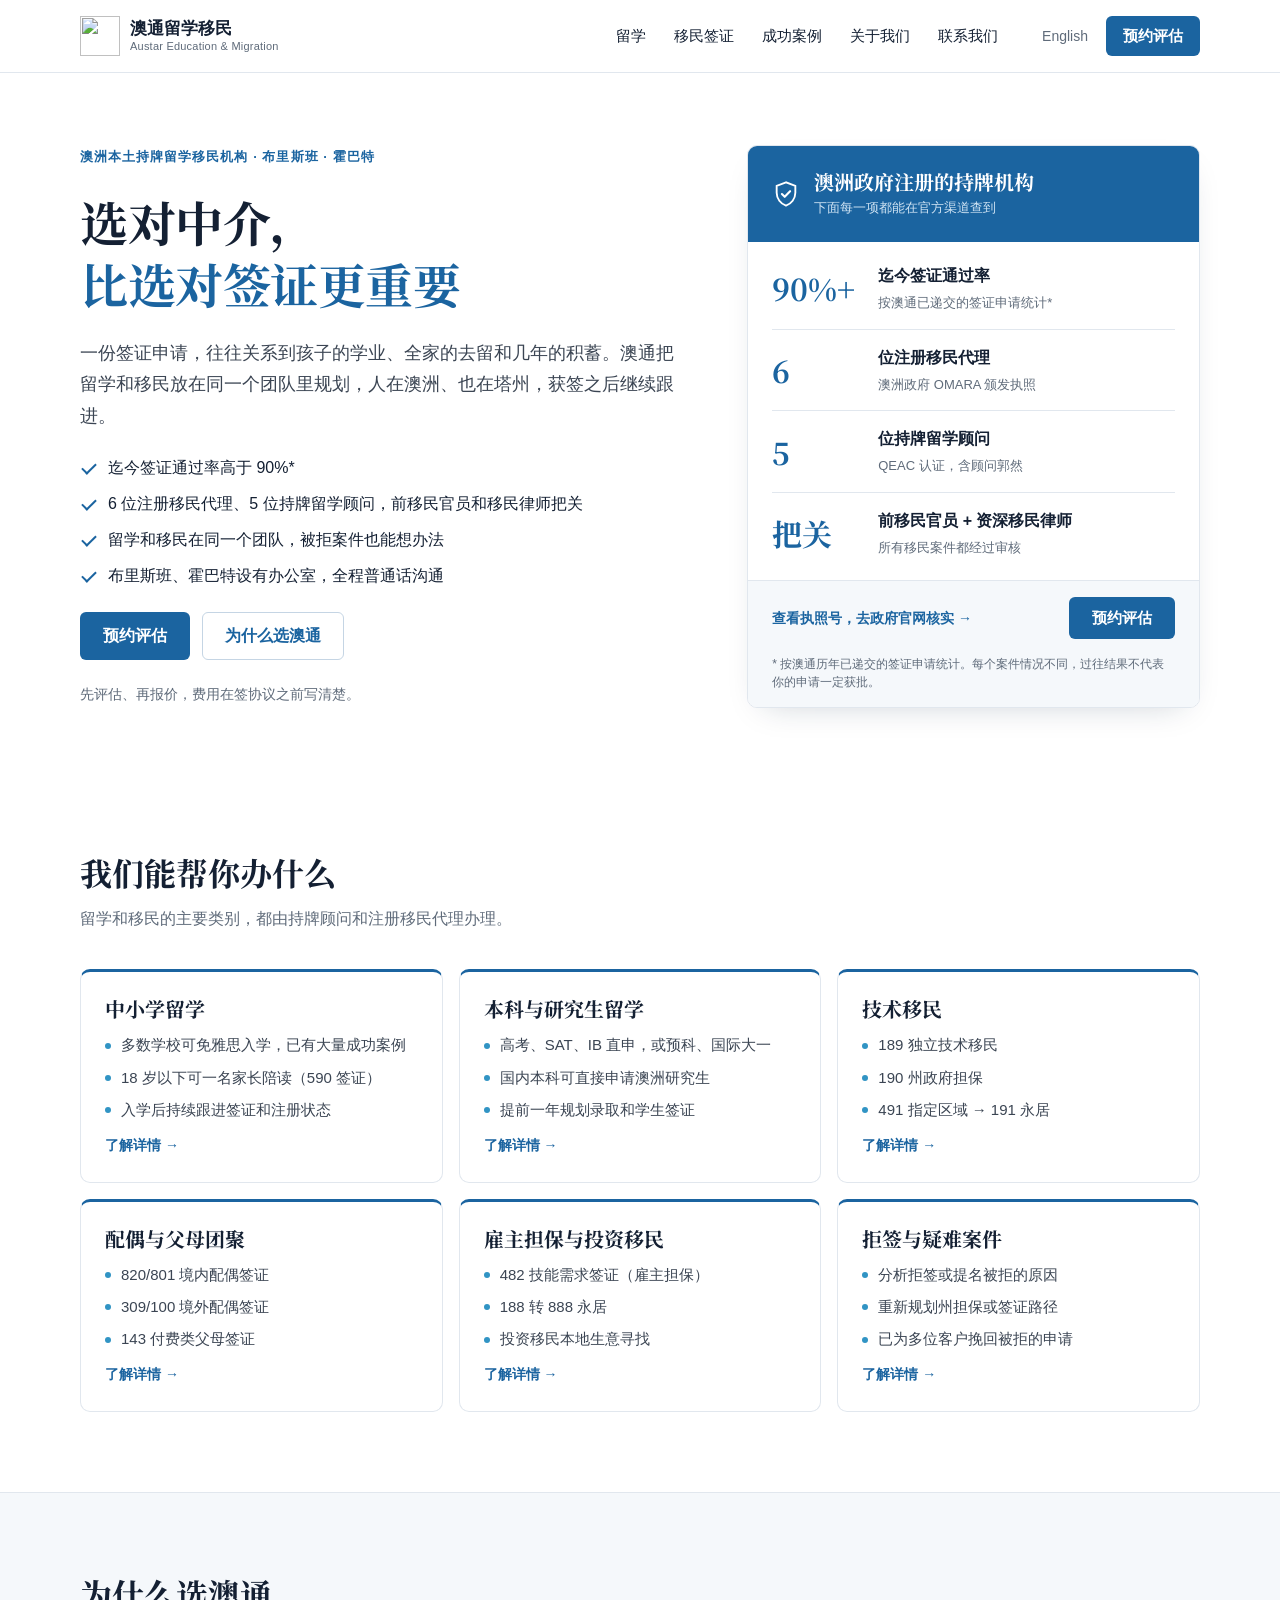
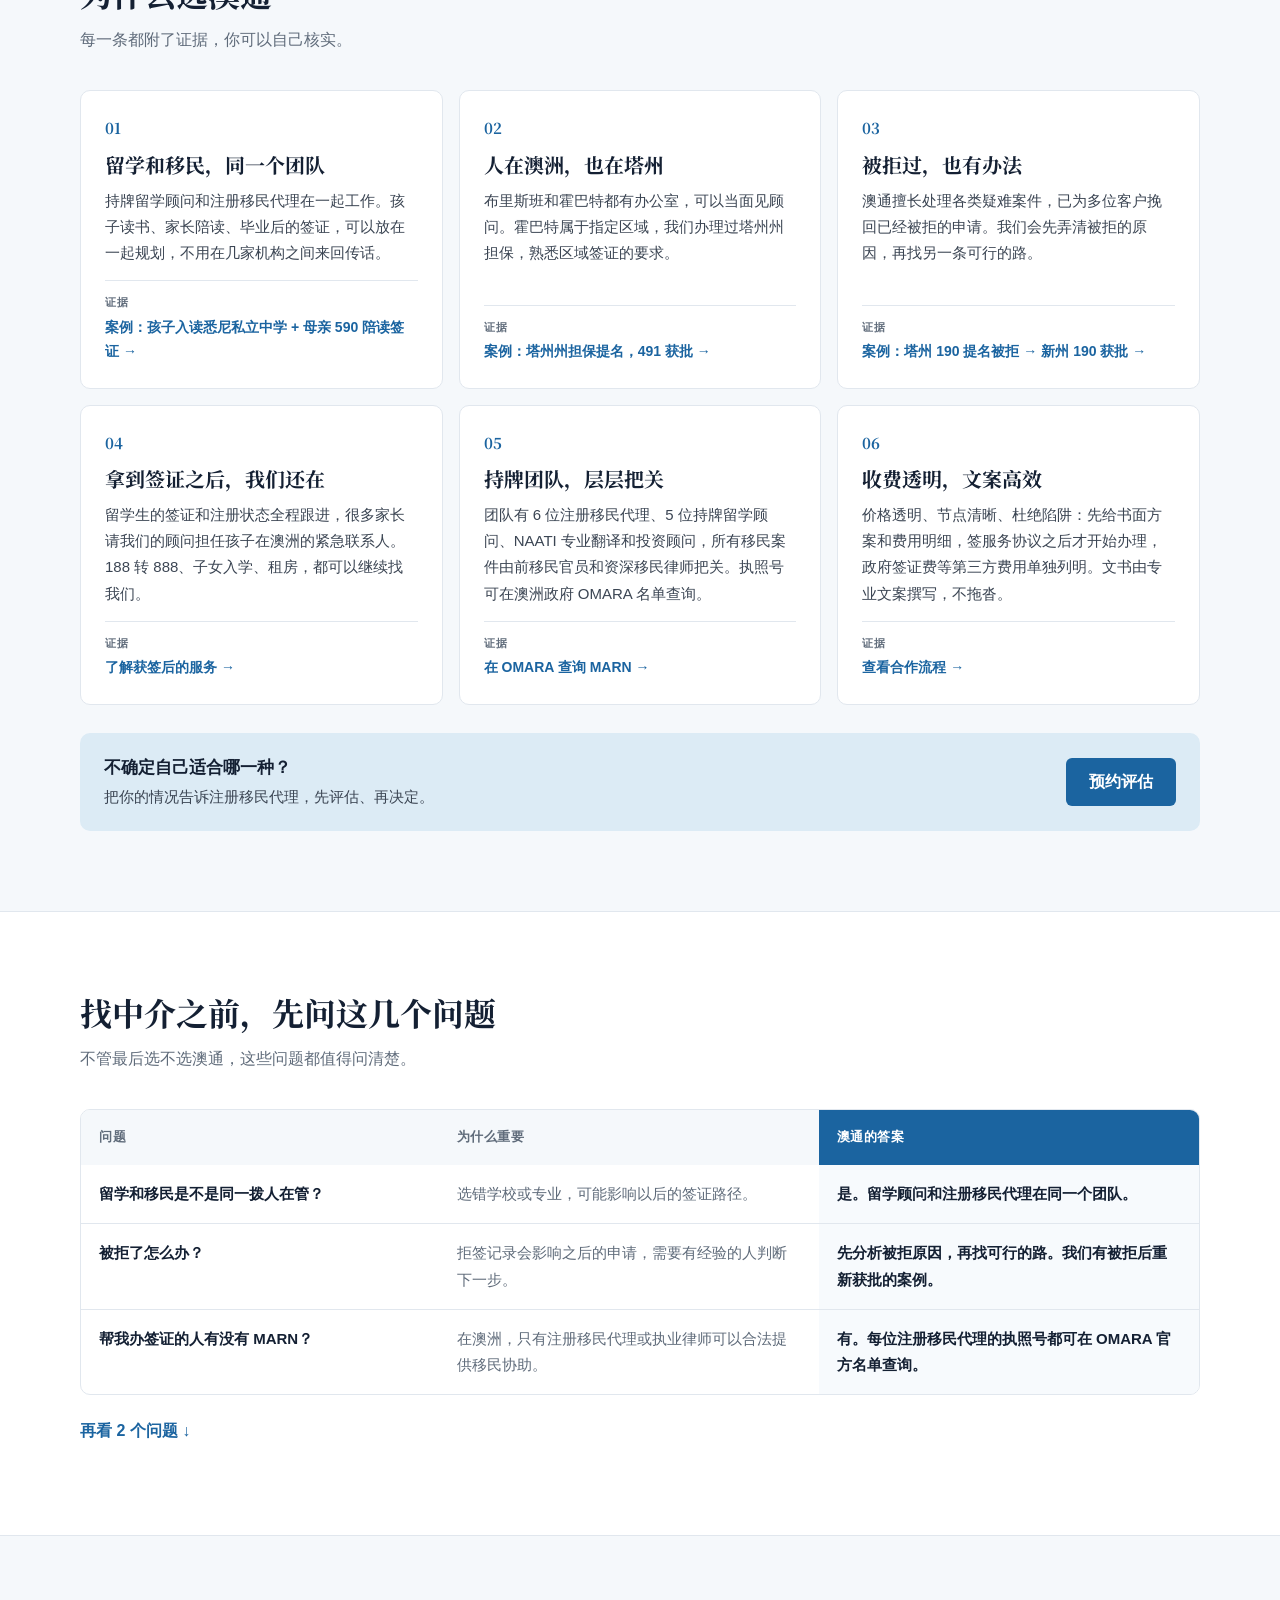
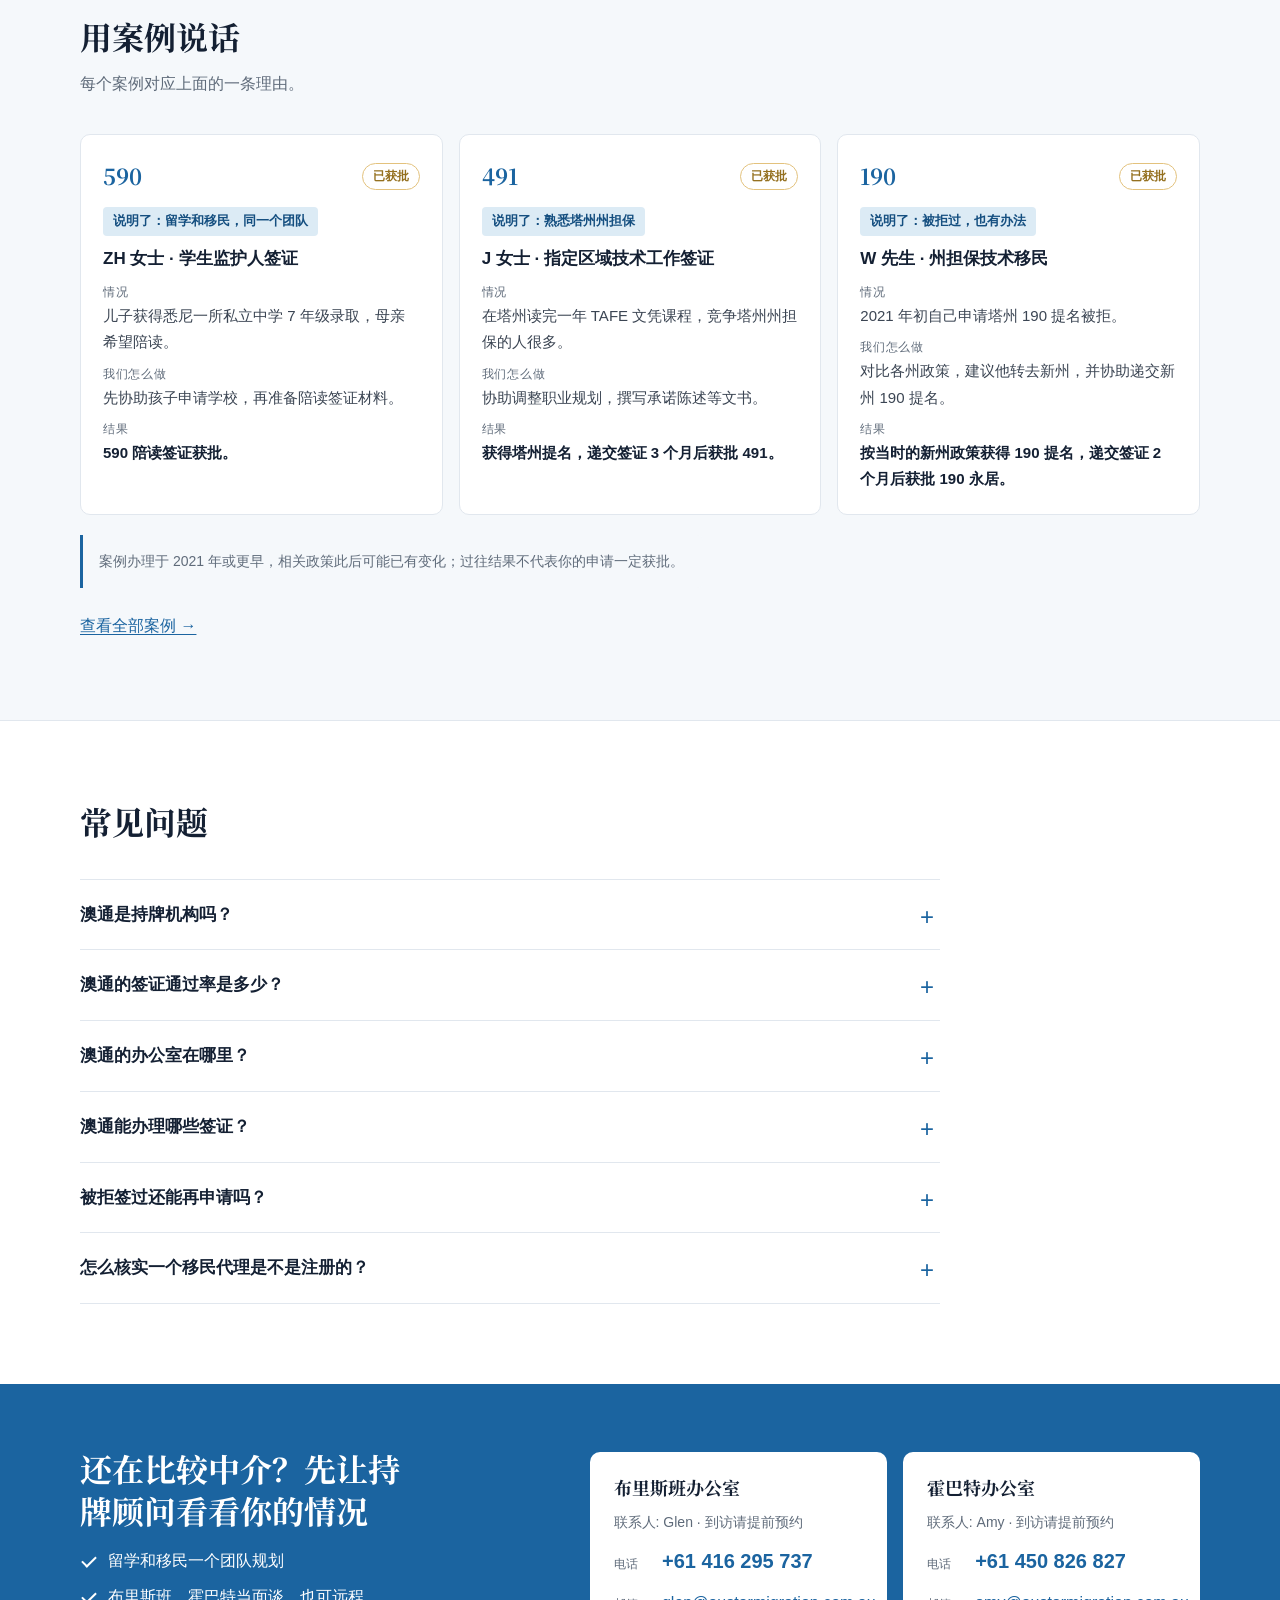
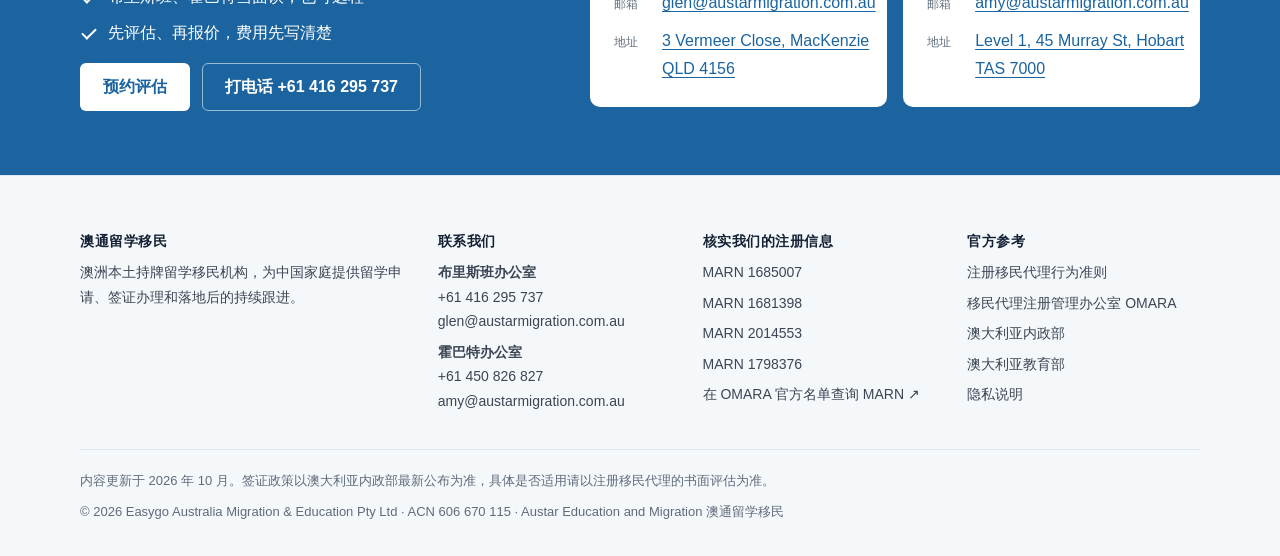
==== commit e3d6e596: "Update preview" ====
--- a/index.html
+++ b/index.html
@@ -5,7 +5,7 @@
 <meta name="robots" content="noindex, nofollow">
 <meta name="viewport" content="width=device-width, initial-scale=1, viewport-fit=cover">
 <title>澳通留学移民 Austar｜澳洲持牌移民代理与留学顾问</title>
-<meta name="description" content="澳通留学移民是澳洲本土持牌机构：注册移民代理（4 个 MARN 可在官方名单查询）和持牌留学顾问，办理技术移民、配偶、父母、雇主担保签证及留学申请。布里斯班、霍巴特设有办公室。">
+<meta name="description" content="澳通留学移民：澳洲本土持牌机构，6 位注册移民代理、5 位持牌留学顾问，迄今签证通过率 90% 以上。办理留学、技术移民、配偶、父母、雇主担保签证。布里斯班、霍巴特。">
 <link rel="canonical" href="https://austarmigration.com.au/">
 <link rel="alternate" hreflang="zh-Hans" href="https://austarmigration.com.au/">
 <link rel="alternate" hreflang="en-AU" href="https://austarmigration.com.au/en/">
@@ -14,7 +14,7 @@
 <meta property="og:type" content="website">
 <meta property="og:site_name" content="澳通留学移民">
 <meta property="og:title" content="澳通留学移民 Austar｜澳洲持牌移民代理与留学顾问">
-<meta property="og:description" content="澳通留学移民是澳洲本土持牌机构：注册移民代理（4 个 MARN 可在官方名单查询）和持牌留学顾问，办理技术移民、配偶、父母、雇主担保签证及留学申请。布里斯班、霍巴特设有办公室。">
+<meta property="og:description" content="澳通留学移民：澳洲本土持牌机构，6 位注册移民代理、5 位持牌留学顾问，迄今签证通过率 90% 以上。办理留学、技术移民、配偶、父母、雇主担保签证。布里斯班、霍巴特。">
 <meta property="og:url" content="https://austarmigration.com.au/">
 <meta property="og:image" content="https://austarmigration.com.au/assets/og.png">
 <meta property="og:image:width" content="1200"><meta property="og:image:height" content="630">
@@ -25,8 +25,8 @@
 <link rel="preconnect" href="https://fonts.googleapis.com">
 <link rel="preconnect" href="https://fonts.gstatic.com" crossorigin>
 <link rel="stylesheet" href="https://fonts.googleapis.com/css2?family=Noto+Serif+SC:wght@700&display=swap" media="print" onload="this.media='all'">
-<style>:root{--blue:#1B64A0;--blue-ink:#154F80;--wave:#3194C4;--sea:#DCEBF5;--fog:#F5F8FB;--gold:#94701F;--gold-lt:#E3C27D;--deep:#0F2740;--ink:#142033;--text:#3B4553;--note:#5F6B7A;--line:#E1E7EE;--white:#FFFFFF;--f-head:"Noto Serif SC","Source Han Serif SC","Songti SC",Georgia,serif;--f-body:-apple-system,BlinkMacSystemFont,"PingFang SC","Hiragino Sans GB","Microsoft YaHei","Segoe UI",Roboto,"Noto Sans SC",sans-serif;--r:6px;--max:1160px;color-scheme:light;}*,*::before,*::after{box-sizing:border-box}html{-webkit-text-size-adjust:100%;scroll-padding-top:84px}body{margin:0;background:var(--white);color:var(--text);font:16px/1.75 var(--f-body)}img{max-width:100%;height:auto;display:block}a{color:var(--blue);text-underline-offset:3px}a:hover{color:var(--blue-ink)}:focus-visible{outline:2px solid var(--wave);outline-offset:2px;border-radius:2px}h1,h2,h3{font-family:var(--f-head);color:var(--ink);line-height:1.3;margin:0;text-wrap:balance;font-weight:700}h1{font-size:clamp(30px,4.6vw,48px);letter-spacing:-.01em}h2{font-size:clamp(24px,3vw,32px)}h3{font-size:19px}p{margin:0}ul{margin:0;padding-left:1.2em}.wrap{max-width:var(--max);margin:0 auto;padding-left:max(20px,env(safe-area-inset-left,0px));padding-right:max(20px,env(safe-area-inset-right,0px))}.skip{position:absolute;left:-999px;top:8px;background:var(--blue);color:#fff;padding:8px 14px;z-index:100}.skip:focus{left:12px}.eyebrow{font-size:13px;letter-spacing:.08em;color:var(--blue);font-weight:600}.lede{font-size:18px;color:var(--text);max-width:62ch}.muted{color:var(--note)}.sec{padding-block:80px}.sec.fog{background:var(--fog);border-block:1px solid var(--line)}.sec-head{display:grid;gap:12px;margin-bottom:36px;max-width:720px}.btn{display:inline-flex;align-items:center;justify-content:center;gap:8px;min-height:48px;padding:0 22px;border-radius:var(--r);font-weight:600;font-size:16px;text-decoration:none;border:1px solid transparent;transition:background .15s}.btn-primary{background:var(--blue);color:#fff}.btn-primary:hover{background:var(--blue-ink);color:#fff}.btn-line{background:#fff;color:var(--blue);border-color:#C5D5E4}.btn-line:hover{border-color:var(--blue);color:var(--blue)}.btns{display:flex;flex-wrap:wrap;gap:12px}.hdr{position:sticky;top:0;z-index:20;background:rgba(255,255,255,.96);backdrop-filter:saturate(1.4) blur(8px);border-bottom:1px solid var(--line)}.hdr .wrap{display:flex;align-items:center;gap:24px;min-height:72px}.logo{display:flex;align-items:center;gap:10px;text-decoration:none;color:var(--ink);flex:none}.logo img{width:40px;height:40px}.logo b{display:block;font-size:17px;line-height:1.2}.logo small{display:block;font-size:11px;color:var(--note);letter-spacing:.02em;line-height:1.2}.nav{display:flex;gap:4px;margin-left:auto}.nav a{color:var(--ink);text-decoration:none;padding:8px 12px;border-radius:var(--r);font-size:15px}.nav a:hover{background:var(--fog)}.nav a[aria-current="page"]{color:var(--blue);font-weight:600}.hdr-tools{display:flex;align-items:center;gap:10px}.lang{font-size:14px;color:var(--note);text-decoration:none;padding:8px}.hdr .btn{min-height:40px;padding:0 16px;font-size:15px}.menu-btn{display:none}.hero{padding-block:72px 64px}.hero .wrap{display:grid;grid-template-columns:minmax(0,1.35fr) minmax(0,1fr);gap:56px;align-items:center}.hero-copy{display:grid;gap:22px}.hero h1 span{display:block}.hero h1 .hl{color:var(--blue)}.cred-card{border:1px solid var(--line);border-radius:10px;padding:26px;display:grid;gap:16px;background:#fff;box-shadow:0 12px 32px -18px rgba(15,39,64,.25)}.cred-card h2{font-size:18px;font-family:var(--f-body)}.marns{display:grid;grid-template-columns:repeat(2,minmax(0,1fr));gap:10px}.marn{border:1px solid var(--line);border-radius:var(--r);padding:10px 12px;background:var(--fog)}.marn small{display:block;font-size:11px;letter-spacing:.06em;color:var(--note)}.marn b{font-size:20px;color:var(--ink);font-variant-numeric:tabular-nums;letter-spacing:.02em}.cred-tags{display:flex;flex-wrap:wrap;gap:8px}.tag{font-size:13px;background:var(--sea);color:var(--blue-ink);padding:3px 10px;border-radius:999px}.stats{border-top:1px solid var(--line);margin-top:56px}.stats .wrap{display:grid;grid-template-columns:repeat(3,minmax(0,1fr))}.stat{padding:22px 0;display:flex;align-items:baseline;gap:12px}.stat b{font-family:var(--f-head);font-size:36px;color:var(--blue);line-height:1}.stat span{color:var(--text)}.paths{display:grid;grid-template-columns:repeat(3,minmax(0,1fr));gap:16px}.path{display:grid;gap:6px;padding:22px 22px 20px;border:1px solid var(--line);border-radius:10px;background:#fff;text-decoration:none;color:var(--ink);transition:border-color .15s,transform .15s}.path:hover{border-color:var(--blue);transform:translateY(-2px);color:var(--ink)}.path b{font-size:17px;line-height:1.45}.path span{font-size:14px;color:var(--note)}.path i{font-style:normal;color:var(--blue);font-size:14px;font-weight:600;margin-top:6px}.grid4{display:grid;grid-template-columns:repeat(4,minmax(0,1fr));gap:28px}.why h3{display:flex;align-items:center;gap:10px;margin-bottom:8px}.why h3::before{content:"";width:18px;height:3px;background:var(--blue);border-radius:2px}.steps{counter-reset:s;list-style:none;padding:0}.steps li{counter-increment:s;display:grid;gap:8px;border-top:2px solid var(--blue);padding-top:16px}.steps li::before{content:counter(s,decimal-leading-zero);font-family:var(--f-head);color:var(--blue);font-size:15px;font-weight:700}.cases{display:grid;grid-template-columns:repeat(3,minmax(0,1fr));gap:16px}.case{border:1px solid var(--line);border-radius:10px;padding:22px;display:grid;gap:12px;align-content:start;background:#fff}.case-top{display:flex;justify-content:space-between;align-items:center;gap:10px}.subclass{font-family:var(--f-head);font-weight:700;color:var(--blue);font-size:22px;font-variant-numeric:tabular-nums}.granted{font-size:12px;font-weight:700;color:var(--gold);border:1px solid var(--gold-lt);padding:2px 10px;border-radius:999px;white-space:nowrap}.case h3{font-size:17px;font-family:var(--f-body)}.case dl{margin:0;display:grid;gap:8px;font-size:15px}.case dt{font-size:12px;letter-spacing:.06em;color:var(--note)}.case dd{margin:0}.case dd.res{color:var(--ink);font-weight:600}.more{margin-top:24px}.faq{display:grid;border-top:1px solid var(--line);max-width:860px}.faq details{border-bottom:1px solid var(--line)}.faq summary{cursor:pointer;list-style:none;padding:20px 40px 20px 0;font-weight:600;color:var(--ink);font-size:17px;position:relative}.faq summary::-webkit-details-marker{display:none}.faq summary::after{content:"+";position:absolute;right:6px;top:16px;font-size:24px;color:var(--blue);font-weight:400}.faq details[open] summary::after{content:"−"}.faq details p{padding:0 0 22px;max-width:70ch}.offices{display:grid;grid-template-columns:repeat(2,minmax(0,1fr));gap:16px}.office{border:1px solid var(--line);border-radius:10px;padding:24px;display:grid;gap:10px;background:#fff;font-style:normal}.office h3{font-size:18px}.office .who{font-size:14px;color:var(--note)}.office .row{display:flex;gap:10px;align-items:baseline}.office .row span{font-size:12px;color:var(--note);width:3.2em;flex:none;letter-spacing:.04em}.office a.big{font-size:20px;font-weight:700;text-decoration:none;font-variant-numeric:tabular-nums}.band{background:var(--blue);color:#fff}.band .wrap{display:grid;grid-template-columns:minmax(0,1fr) minmax(0,1.3fr);gap:40px;padding-block:64px;align-items:center}.band h2{color:#fff}.band p{color:#D5E6F4}.band .office{border:0}.page-head{padding-block:56px 40px;border-bottom:1px solid var(--line);background:linear-gradient(var(--fog),var(--fog))}.page-head .wrap{display:grid;gap:14px}.crumbs{font-size:13px;color:var(--note)}.crumbs a{color:var(--note)}.jump{display:flex;flex-wrap:wrap;gap:8px;margin-top:6px}.jump a{font-size:14px;text-decoration:none;border:1px solid #C5D5E4;padding:5px 14px;border-radius:999px;background:#fff}.block{display:grid;grid-template-columns:minmax(0,1fr) minmax(0,2fr);gap:48px;padding-block:56px;border-bottom:1px solid var(--line)}.block:last-child{border-bottom:0}.block-side{display:grid;gap:8px;align-content:start}.block-side .en{font-size:13px;color:var(--note);letter-spacing:.06em}.block-body{display:grid;gap:22px;min-width:0}.kv{display:grid;grid-template-columns:repeat(2,minmax(0,1fr));gap:20px}.kv h3{font-size:15px;font-family:var(--f-body);color:var(--blue);margin-bottom:8px;letter-spacing:.04em}.kv ul{display:grid;gap:6px}.pathways{display:grid;grid-template-columns:repeat(3,minmax(0,1fr));gap:12px}.pathways div{background:var(--fog);border-radius:var(--r);padding:16px}.pathways b{display:block;color:var(--blue);font-size:14px}.timeline{list-style:none;padding:0;display:grid;gap:0}.timeline li{display:grid;grid-template-columns:150px minmax(0,1fr);gap:16px;padding:14px 0;border-bottom:1px solid var(--line)}.timeline b{color:var(--blue);font-variant-numeric:tabular-nums}.visas{display:grid;grid-template-columns:repeat(auto-fill,minmax(280px,1fr));gap:16px}.visa{border:1px solid var(--line);border-radius:10px;padding:22px;display:grid;gap:10px;align-content:start}.visa-top{display:flex;justify-content:space-between;align-items:baseline;gap:10px;flex-wrap:wrap}.visa .sc{font-family:var(--f-head);font-size:26px;font-weight:700;color:var(--blue);font-variant-numeric:tabular-nums}.visa .kind{font-size:12px;background:var(--sea);color:var(--blue-ink);padding:2px 10px;border-radius:999px}.visa h3{font-size:17px;font-family:var(--f-body)}.visa p{font-size:15px}.note{font-size:14px;color:var(--note);background:var(--fog);border-left:3px solid var(--blue);padding:14px 16px;border-radius:0 var(--r) var(--r) 0;max-width:80ch}.case-group{display:grid;gap:18px;padding-block:44px;border-bottom:1px solid var(--line)}.team{display:grid;grid-template-columns:repeat(4,minmax(0,1fr));gap:16px}.team div{border-top:2px solid var(--blue);padding-top:14px}.team b{display:block;font-family:var(--f-head);font-size:30px;color:var(--blue);line-height:1.2}.cred-grid{display:grid;grid-template-columns:repeat(3,minmax(0,1fr));gap:16px}.cred-box{border:1px solid var(--line);border-radius:10px;padding:22px;display:grid;gap:10px;align-content:start}.cred-box h3{font-size:15px;font-family:var(--f-body);color:var(--note);letter-spacing:.04em}.cred-box .num{font-size:18px;font-weight:700;color:var(--ink);font-variant-numeric:tabular-nums}.form-wrap{display:grid;grid-template-columns:minmax(0,1.3fr) minmax(0,1fr);gap:40px;padding-block:56px}form{display:grid;gap:16px}.field{display:grid;gap:6px}.field label{font-size:14px;font-weight:600;color:var(--ink)}.field input,.field select,.field textarea{font:inherit;color:var(--ink);border:1px solid #C9D3DD;border-radius:var(--r);padding:11px 12px;background:#fff;width:100%}.field textarea{min-height:120px;resize:vertical}.field input:focus,.field select:focus,.field textarea:focus{outline:2px solid var(--wave);outline-offset:0;border-color:var(--wave)}.two{display:grid;grid-template-columns:repeat(2,minmax(0,1fr));gap:16px}.form-note{font-size:13px;color:var(--note)}.ftr{background:var(--fog);border-top:1px solid var(--line);padding-block:56px 32px;font-size:14px}.ftr .cols{display:grid;grid-template-columns:minmax(0,1.4fr) repeat(3,minmax(0,1fr));gap:32px}.ftr h2{font-size:14px;font-family:var(--f-body);color:var(--ink);margin-bottom:10px;letter-spacing:.04em}.ftr ul{list-style:none;padding:0;display:grid;gap:6px}.ftr a{color:var(--text);text-decoration:none}.ftr a:hover{color:var(--blue);text-decoration:underline}.ftr .legal{border-top:1px solid var(--line);margin-top:36px;padding-top:20px;display:grid;gap:8px;color:var(--note);font-size:13px}.mbar{display:none}@media (max-width:980px){.nav{display:none}.nav.open{display:grid;position:absolute;left:0;right:0;top:72px;background:#fff;border-bottom:1px solid var(--line);padding:8px max(20px,env(safe-area-inset-left,0px)) 16px}.nav.open a{padding:12px 4px;font-size:17px;border-bottom:1px solid var(--line);border-radius:0}.menu-btn{display:inline-flex;align-items:center;justify-content:center;width:44px;height:44px;border:1px solid var(--line);border-radius:var(--r);background:#fff;color:var(--ink);font-size:20px;cursor:pointer;margin-left:auto}.hdr-tools .btn{display:none}.hero .wrap,.band .wrap,.form-wrap,.block{grid-template-columns:1fr;gap:32px}.grid4,.team{grid-template-columns:repeat(2,minmax(0,1fr))}.paths,.cases,.cred-grid{grid-template-columns:repeat(2,minmax(0,1fr))}.ftr .cols{grid-template-columns:repeat(2,minmax(0,1fr))}}@media (max-width:640px){body{padding-bottom:calc(64px + env(safe-area-inset-bottom,0px))}.sec{padding-block:56px}.hero{padding-block:40px 32px}.logo small{display:none}.hdr .wrap{gap:10px}.logo{min-width:0;flex:1 1 auto}.logo img{width:34px;height:34px}.logo b{font-size:15px;white-space:nowrap;overflow:hidden;text-overflow:ellipsis}.logo span{min-width:0}.hdr-tools{flex:none}.menu-btn{margin-left:0}.paths,.cases,.grid4,.offices,.cred-grid,.kv,.pathways,.two,.ftr .cols{grid-template-columns:1fr}.team{grid-template-columns:repeat(2,minmax(0,1fr))}.stats .wrap{grid-template-columns:1fr}.stat{padding:12px 0;border-bottom:1px solid var(--line)}.timeline li{grid-template-columns:1fr;gap:2px}.lede{font-size:17px}.mbar{display:grid;grid-template-columns:1fr 1.4fr;gap:10px;position:fixed;left:0;right:0;bottom:0;z-index:30;background:#fff;border-top:1px solid var(--line);padding:10px max(16px,env(safe-area-inset-right,0px)) calc(10px + env(safe-area-inset-bottom,0px)) max(16px,env(safe-area-inset-left,0px))}.mbar .btn{min-height:44px}}@media (prefers-reduced-motion:reduce){*{transition:none!important;scroll-behavior:auto!important}}@media print{.hdr,.mbar,.band,.ftr{display:none}}.done{border:1px solid var(--line);border-radius:10px;padding:24px;display:grid;gap:14px;background:var(--fog)}.done:focus{outline:none}.done pre{white-space:pre-wrap;font:15px/1.6 var(--f-body);background:#fff;border:1px solid var(--line);border-radius:var(--r);padding:14px;margin:0;color:var(--ink)}.certs{display:grid;grid-template-columns:repeat(3,minmax(0,180px));gap:16px;margin-top:28px}.certs figure{margin:0;display:grid;gap:6px;font-size:13px;color:var(--note)}.certs img{border:1px solid var(--line);border-radius:4px;aspect-ratio:3/4;object-fit:cover;object-position:top;background:#fff;width:100%}@media (max-width:640px){.faq summary{padding-block:16px;line-height:1.5}.faq details p{padding-bottom:18px}.certs{grid-template-columns:repeat(3,minmax(0,1fr))}}[hidden]{display:none!important}.ticks{list-style:none;padding:0;display:grid;gap:8px}.ticks li{position:relative;padding-left:28px}.ticks li::before{content:"";position:absolute;left:2px;top:.55em;width:14px;height:8px;border-left:2px solid currentColor;border-bottom:2px solid currentColor;transform:rotate(-45deg)}.ticks.dark li{color:var(--ink);font-weight:500}.ticks.dark li::before{color:var(--blue)}.band .ticks li{color:#fff}.reassure{font-size:14px;color:var(--note)}.reasons{display:grid;gap:16px}.reasons.r6{grid-template-columns:repeat(3,minmax(0,1fr))}.reasons.r4{grid-template-columns:repeat(4,minmax(0,1fr))}.reasons.r3{grid-template-columns:repeat(3,minmax(0,1fr))}.reason{background:#fff;border:1px solid var(--line);border-radius:10px;padding:24px;display:grid;gap:10px;align-content:start;grid-template-rows:auto auto 1fr auto}.reasons.r3 .reason,.reasons.r4 .reason{grid-template-rows:auto 1fr auto}.rn{font-family:var(--f-head);font-weight:700;color:var(--blue);font-size:15px}.reason h3{font-size:20px}.reason p{font-size:15px}.ev{display:grid;gap:2px;font-size:14px;font-weight:600;text-decoration:none;border-top:1px solid var(--line);padding-top:12px;margin-top:4px}.ev span{font-size:11px;letter-spacing:.08em;color:var(--note);font-weight:600}.inline-cta{display:flex;align-items:center;justify-content:space-between;gap:20px;flex-wrap:wrap;margin-top:28px;padding:20px 24px;border-radius:10px;background:var(--sea)}.inline-cta div{display:grid;gap:2px;min-width:0}.inline-cta b{color:var(--ink);font-size:17px}.inline-cta span{font-size:15px;color:var(--text)}.cmp-wrap{overflow-x:auto;border:1px solid var(--line);border-radius:10px}.cmp{border-collapse:collapse;width:100%;min-width:640px;font-size:15px}.cmp th,.cmp td{text-align:left;vertical-align:top;padding:16px 18px;border-bottom:1px solid var(--line)}.cmp tr:last-child th,.cmp tr:last-child td{border-bottom:0}.cmp thead th{background:var(--fog);font-size:13px;color:var(--note);letter-spacing:.04em;font-weight:600}.cmp thead th:last-child{background:var(--blue);color:#fff}.cmp tbody th{color:var(--ink);font-weight:600;width:32%}.cmp td{color:var(--note);width:34%}.cmp td.ans{color:var(--ink);font-weight:600;background:#F7FAFD}.shows{font-size:13px;color:var(--blue-ink);background:var(--sea);border-radius:4px;padding:3px 10px;justify-self:start;font-weight:600}.here{padding-block:48px;border-bottom:1px solid var(--line)}.here h2{margin-bottom:22px;font-size:24px}.here .reason{background:var(--fog);border-color:transparent}.btn-white{background:#fff;color:var(--blue)}.btn-white:hover{background:var(--sea);color:var(--blue-ink)}.btn-ghost{border-color:rgba(255,255,255,.55);color:#fff}.btn-ghost:hover{border-color:#fff;color:#fff}.block-body .inline-cta{margin-top:4px}@media (max-width:980px){.reasons.r6,.reasons.r4,.reasons.r3{grid-template-columns:repeat(2,minmax(0,1fr))}}@media (max-width:640px){.reasons.r6,.reasons.r4,.reasons.r3{grid-template-columns:1fr}.inline-cta .btn{width:100%}.here{padding-block:36px}}@media (max-width:640px){.cmp-wrap{border:0;overflow:visible}.cmp{min-width:0;display:block}.cmp thead{display:none}.cmp tbody{display:grid;gap:12px}.cmp tr{display:grid;border:1px solid var(--line);border-radius:10px;overflow:hidden}.cmp tbody th,.cmp td{width:auto;display:block;border:0;padding:12px 16px}.cmp tbody th{font-size:16px;padding-top:16px}.cmp td::before{content:attr(data-l);display:block;font-size:12px;color:var(--note);font-weight:600;letter-spacing:.04em;margin-bottom:2px}.cmp td.ans{border-top:1px solid var(--line)}}.cmp-more{margin-top:12px}.cmp-more summary{cursor:pointer;color:var(--blue);font-weight:600;padding:10px 0;list-style:none}.cmp-more summary::-webkit-details-marker{display:none}.cmp-more summary::after{content:" ↓"}.cmp-more[open] summary::after{content:" ↑"}.cmp-more .cmp thead{display:none}.hero h1 span{text-wrap:balance}.cred-card{gap:14px}.cred-card h2{font-size:20px;font-family:var(--f-head)}.cred-why{font-size:14px;color:var(--text);line-height:1.65}.cred-item{display:grid;gap:6px;border-top:1px solid var(--line);padding-top:14px}.cred-item h3{font-size:15px;font-family:var(--f-body);color:var(--ink)}.cred-item p{font-size:13px;color:var(--note);line-height:1.55}.cred-card .marns{gap:8px;margin-top:4px}.cred-card .marn{padding:8px 12px}.cred-card .marn b{font-size:18px}.qeac-list{list-style:none;padding:0;display:grid;gap:4px;margin-top:2px}.qeac-list li{display:flex;justify-content:space-between;gap:12px;background:var(--fog);border:1px solid var(--line);border-radius:var(--r);padding:8px 12px;font-size:14px}.qeac-list b{color:var(--ink)}.qeac-list span{color:var(--note);font-variant-numeric:tabular-nums}.cred-how{font-size:13px;color:var(--note);background:var(--sea);border-radius:var(--r);padding:10px 12px;line-height:1.55}.btn-block{width:100%;min-height:44px;font-size:15px}.cred-next{display:flex;align-items:center;justify-content:space-between;gap:12px;flex-wrap:wrap;border-top:1px solid var(--line);padding-top:14px}.cred-next span{font-size:14px;color:var(--ink);font-weight:600}.cred-next .btn{min-height:42px;font-size:15px}.cred-card{padding:0;overflow:hidden;gap:0}.cred-top{display:flex;gap:14px;align-items:center;background:var(--blue);color:#fff;padding:22px 24px}.cred-top svg{flex:none;color:#fff}.cred-top h2{color:#fff;font-size:20px;font-family:var(--f-head);line-height:1.35}.cred-top p{font-size:13px;color:#CFE3F3;margin-top:2px}.facts{list-style:none;padding:6px 24px;margin:0;display:grid}.facts li{display:grid;grid-template-columns:92px minmax(0,1fr);gap:14px;align-items:center;padding:14px 0;border-bottom:1px solid var(--line)}.facts li:last-child{border-bottom:0}.facts b{font-family:var(--f-head);font-size:30px;line-height:1;color:var(--blue);font-variant-numeric:tabular-nums}.facts span{display:block;font-weight:600;color:var(--ink);font-size:16px}.facts small{display:block;font-size:13px;color:var(--note);margin-top:2px}.cred-actions{display:flex;align-items:center;justify-content:space-between;gap:12px;flex-wrap:wrap;background:var(--fog);border-top:1px solid var(--line);padding:16px 24px}.cred-link{font-size:14px;font-weight:600;text-decoration:none}.cred-actions .btn{min-height:42px;font-size:15px}@media (max-width:640px){.facts li{grid-template-columns:76px minmax(0,1fr)}.facts b{font-size:26px}}</style>
-<script type="application/ld+json">{"@context":"https://schema.org","@graph":[{"@type":"WebSite","@id":"https://austarmigration.com.au/#website","url":"https://austarmigration.com.au/","name":"Austar Education and Migration","alternateName":"澳通留学移民","inLanguage":["zh-Hans","en-AU"],"publisher":{"@id":"https://austarmigration.com.au/#organization"}},{"@type":["ProfessionalService","Organization"],"@id":"https://austarmigration.com.au/#organization","name":"Austar Education and Migration","alternateName":["澳通留学移民","Austar Migration","澳通移民留学"],"legalName":"Easygo Australia Migration & Education Pty Ltd","url":"https://austarmigration.com.au/","logo":"https://austarmigration.com.au/assets/logo-500.png","image":"https://austarmigration.com.au/assets/og.png","description":"澳通留学移民是澳洲本土持牌机构：注册移民代理（4 个 MARN 可在官方名单查询）和持牌留学顾问，办理技术移民、配偶、父母、雇主担保签证及留学申请。布里斯班、霍巴特设有办公室。","email":"glen@austarmigration.com.au","telephone":"+61 416 295 737","identifier":{"@type":"PropertyValue","propertyID":"ACN","value":"606 670 115"},"areaServed":[{"@type":"Country","name":"Australia"},{"@type":"Country","name":"China"}],"knowsLanguage":["zh-Hans","en"],"knowsAbout":["Australian skilled migration","Partner visa","Contributory parent visa","Employer sponsored visa","Australian student visa","International school admission","University admission"],"address":{"@type":"PostalAddress","streetAddress":"3 Vermeer Close","addressLocality":"MacKenzie","addressRegion":"QLD","postalCode":"4156","addressCountry":"AU"},"department":[{"@type":"ProfessionalService","@id":"https://austarmigration.com.au/#office-bne","name":"Austar Education and Migration – MacKenzie","telephone":"+61 416 295 737","email":"glen@austarmigration.com.au","address":{"@type":"PostalAddress","streetAddress":"3 Vermeer Close","addressLocality":"MacKenzie","addressRegion":"QLD","postalCode":"4156","addressCountry":"AU"},"hasMap":"https://www.google.com/maps/search/?api=1&query=3+Vermeer+Close+MacKenzie+QLD+4156","parentOrganization":{"@id":"https://austarmigration.com.au/#organization"}},{"@type":"ProfessionalService","@id":"https://austarmigration.com.au/#office-hba","name":"Austar Education and Migration – Hobart","telephone":"+61 450 826 827","email":"amy@austarmigration.com.au","address":{"@type":"PostalAddress","streetAddress":"Level 1, 45 Murray St","addressLocality":"Hobart","addressRegion":"TAS","postalCode":"7000","addressCountry":"AU"},"hasMap":"https://www.google.com/maps/search/?api=1&query=Level+1+45+Murray+St+Hobart+TAS+7000","parentOrganization":{"@id":"https://austarmigration.com.au/#organization"}}],"hasCredential":[{"@type":"EducationalOccupationalCredential","credentialCategory":"Registered Migration Agent","name":"MARN 1685007","recognizedBy":{"@type":"GovernmentOrganization","name":"Office of the Migration Agents Registration Authority","url":"https://www.mara.gov.au/"}},{"@type":"EducationalOccupationalCredential","credentialCategory":"Registered Migration Agent","name":"MARN 1681398","recognizedBy":{"@type":"GovernmentOrganization","name":"Office of the Migration Agents Registration Authority","url":"https://www.mara.gov.au/"}},{"@type":"EducationalOccupationalCredential","credentialCategory":"Registered Migration Agent","name":"MARN 2014553","recognizedBy":{"@type":"GovernmentOrganization","name":"Office of the Migration Agents Registration Authority","url":"https://www.mara.gov.au/"}},{"@type":"EducationalOccupationalCredential","credentialCategory":"Registered Migration Agent","name":"MARN 1798376","recognizedBy":{"@type":"GovernmentOrganization","name":"Office of the Migration Agents Registration Authority","url":"https://www.mara.gov.au/"}},{"@type":"EducationalOccupationalCredential","credentialCategory":"Qualified Education Agent Counsellor","name":"Ran Guo, QEAC K469"},{"@type":"EducationalOccupationalCredential","credentialCategory":"Qualified Education Agent Counsellor","name":"Lu Zhang, QEAC N279"}],"sameAs":[]},{"@type":"WebPage","@id":"https://austarmigration.com.au/#webpage","url":"https://austarmigration.com.au/","name":"澳通留学移民 Austar｜澳洲持牌移民代理与留学顾问","description":"澳通留学移民是澳洲本土持牌机构：注册移民代理（4 个 MARN 可在官方名单查询）和持牌留学顾问，办理技术移民、配偶、父母、雇主担保签证及留学申请。布里斯班、霍巴特设有办公室。","inLanguage":"zh-Hans","isPartOf":{"@id":"https://austarmigration.com.au/#website"},"about":{"@id":"https://austarmigration.com.au/#organization"},"dateModified":"2026-10-28"},{"@type":"FAQPage","mainEntity":[{"@type":"Question","name":"澳通是持牌机构吗？","acceptedAnswer":{"@type":"Answer","text":"是。澳通的移民业务由在澳洲移民代理注册管理办公室（OMARA）登记的注册移民代理办理，注册号（MARN）包括 1685007、1681398、2014553、1798376，可在 OMARA 官方名单查询。留学顾问持有 QEAC 认证（证书号 K469、N279）。公司为 Easygo Australia Migration & Education Pty Ltd，ACN 606 670 115，2015 年在昆士兰注册。"}},{"@type":"Question","name":"澳通的办公室在哪里？","acceptedAnswer":{"@type":"Answer","text":"澳通在布里斯班（3 Vermeer Close, MacKenzie QLD 4156，电话 +61 416 295 737）和霍巴特（Level 1, 45 Murray St, Hobart TAS 7000，电话 +61 450 826 827）设有办公室，也可以远程为中国境内的客户服务。"}},{"@type":"Question","name":"澳通能办理哪些签证？","acceptedAnswer":{"@type":"Answer","text":"技术移民（189、190、491/191）、雇主担保（482）、配偶签证（820/801、309/100）、父母签证（143）、学生签证（500）和学生监护人签证（590），以及 188 签证持有人转 888 永居。"}},{"@type":"Question","name":"被拒签过还能再申请吗？","acceptedAnswer":{"@type":"Answer","text":"要看拒签原因和签证类别。澳通处理过被拒后重新申请成功的案例，例如州担保被拒后改走其他州提名获批。建议带上拒签信来做一次评估。"}},{"@type":"Question","name":"怎么核实一个移民代理是不是注册的？","acceptedAnswer":{"@type":"Answer","text":"在 OMARA 官网的“Search the register of migration agents”输入代理姓名或 MARN 即可查询。只有注册移民代理或执业律师才能合法提供移民协助。"}}]}]}</script>
+<style>:root{--blue:#1B64A0;--blue-ink:#154F80;--wave:#3194C4;--sea:#DCEBF5;--fog:#F5F8FB;--gold:#94701F;--gold-lt:#E3C27D;--deep:#0F2740;--ink:#142033;--text:#3B4553;--note:#5F6B7A;--line:#E1E7EE;--white:#FFFFFF;--f-head:"Noto Serif SC","Source Han Serif SC","Songti SC",Georgia,serif;--f-body:-apple-system,BlinkMacSystemFont,"PingFang SC","Hiragino Sans GB","Microsoft YaHei","Segoe UI",Roboto,"Noto Sans SC",sans-serif;--r:6px;--max:1160px;color-scheme:light;}*,*::before,*::after{box-sizing:border-box}html{-webkit-text-size-adjust:100%;scroll-padding-top:84px}body{margin:0;background:var(--white);color:var(--text);font:16px/1.75 var(--f-body)}img{max-width:100%;height:auto;display:block}a{color:var(--blue);text-underline-offset:3px}a:hover{color:var(--blue-ink)}:focus-visible{outline:2px solid var(--wave);outline-offset:2px;border-radius:2px}h1,h2,h3{font-family:var(--f-head);color:var(--ink);line-height:1.3;margin:0;text-wrap:balance;font-weight:700}h1{font-size:clamp(30px,4.6vw,48px);letter-spacing:-.01em}h2{font-size:clamp(24px,3vw,32px)}h3{font-size:19px}p{margin:0}ul{margin:0;padding-left:1.2em}.wrap{max-width:var(--max);margin:0 auto;padding-left:max(20px,env(safe-area-inset-left,0px));padding-right:max(20px,env(safe-area-inset-right,0px))}.skip{position:absolute;left:-999px;top:8px;background:var(--blue);color:#fff;padding:8px 14px;z-index:100}.skip:focus{left:12px}.eyebrow{font-size:13px;letter-spacing:.08em;color:var(--blue);font-weight:600}.lede{font-size:18px;color:var(--text);max-width:62ch}.muted{color:var(--note)}.sec{padding-block:80px}.sec.fog{background:var(--fog);border-block:1px solid var(--line)}.sec-head{display:grid;gap:12px;margin-bottom:36px;max-width:720px}.btn{display:inline-flex;align-items:center;justify-content:center;gap:8px;min-height:48px;padding:0 22px;border-radius:var(--r);font-weight:600;font-size:16px;text-decoration:none;border:1px solid transparent;transition:background .15s}.btn-primary{background:var(--blue);color:#fff}.btn-primary:hover{background:var(--blue-ink);color:#fff}.btn-line{background:#fff;color:var(--blue);border-color:#C5D5E4}.btn-line:hover{border-color:var(--blue);color:var(--blue)}.btns{display:flex;flex-wrap:wrap;gap:12px}.hdr{position:sticky;top:0;z-index:20;background:rgba(255,255,255,.96);backdrop-filter:saturate(1.4) blur(8px);border-bottom:1px solid var(--line)}.hdr .wrap{display:flex;align-items:center;gap:24px;min-height:72px}.logo{display:flex;align-items:center;gap:10px;text-decoration:none;color:var(--ink);flex:none}.logo img{width:40px;height:40px}.logo b{display:block;font-size:17px;line-height:1.2}.logo small{display:block;font-size:11px;color:var(--note);letter-spacing:.02em;line-height:1.2}.nav{display:flex;gap:4px;margin-left:auto}.nav a{color:var(--ink);text-decoration:none;padding:8px 12px;border-radius:var(--r);font-size:15px}.nav a:hover{background:var(--fog)}.nav a[aria-current="page"]{color:var(--blue);font-weight:600}.hdr-tools{display:flex;align-items:center;gap:10px}.lang{font-size:14px;color:var(--note);text-decoration:none;padding:8px}.hdr .btn{min-height:40px;padding:0 16px;font-size:15px}.menu-btn{display:none}.hero{padding-block:72px 64px}.hero .wrap{display:grid;grid-template-columns:minmax(0,1.35fr) minmax(0,1fr);gap:56px;align-items:center}.hero-copy{display:grid;gap:22px}.hero h1 span{display:block}.hero h1 .hl{color:var(--blue)}.cred-card{border:1px solid var(--line);border-radius:10px;padding:26px;display:grid;gap:16px;background:#fff;box-shadow:0 12px 32px -18px rgba(15,39,64,.25)}.cred-card h2{font-size:18px;font-family:var(--f-body)}.marns{display:grid;grid-template-columns:repeat(2,minmax(0,1fr));gap:10px}.marn{border:1px solid var(--line);border-radius:var(--r);padding:10px 12px;background:var(--fog)}.marn small{display:block;font-size:11px;letter-spacing:.06em;color:var(--note)}.marn b{font-size:20px;color:var(--ink);font-variant-numeric:tabular-nums;letter-spacing:.02em}.cred-tags{display:flex;flex-wrap:wrap;gap:8px}.tag{font-size:13px;background:var(--sea);color:var(--blue-ink);padding:3px 10px;border-radius:999px}.stats{border-top:1px solid var(--line);margin-top:56px}.stats .wrap{display:grid;grid-template-columns:repeat(3,minmax(0,1fr))}.stat{padding:22px 0;display:flex;align-items:baseline;gap:12px}.stat b{font-family:var(--f-head);font-size:36px;color:var(--blue);line-height:1}.stat span{color:var(--text)}.paths{display:grid;grid-template-columns:repeat(3,minmax(0,1fr));gap:16px}.path{display:grid;gap:6px;padding:22px 22px 20px;border:1px solid var(--line);border-radius:10px;background:#fff;text-decoration:none;color:var(--ink);transition:border-color .15s,transform .15s}.path:hover{border-color:var(--blue);transform:translateY(-2px);color:var(--ink)}.path b{font-size:17px;line-height:1.45}.path span{font-size:14px;color:var(--note)}.path i{font-style:normal;color:var(--blue);font-size:14px;font-weight:600;margin-top:6px}.grid4{display:grid;grid-template-columns:repeat(4,minmax(0,1fr));gap:28px}.why h3{display:flex;align-items:center;gap:10px;margin-bottom:8px}.why h3::before{content:"";width:18px;height:3px;background:var(--blue);border-radius:2px}.steps{counter-reset:s;list-style:none;padding:0}.steps li{counter-increment:s;display:grid;gap:8px;border-top:2px solid var(--blue);padding-top:16px}.steps li::before{content:counter(s,decimal-leading-zero);font-family:var(--f-head);color:var(--blue);font-size:15px;font-weight:700}.cases{display:grid;grid-template-columns:repeat(3,minmax(0,1fr));gap:16px}.case{border:1px solid var(--line);border-radius:10px;padding:22px;display:grid;gap:12px;align-content:start;background:#fff}.case-top{display:flex;justify-content:space-between;align-items:center;gap:10px}.subclass{font-family:var(--f-head);font-weight:700;color:var(--blue);font-size:22px;font-variant-numeric:tabular-nums}.granted{font-size:12px;font-weight:700;color:var(--gold);border:1px solid var(--gold-lt);padding:2px 10px;border-radius:999px;white-space:nowrap}.case h3{font-size:17px;font-family:var(--f-body)}.case dl{margin:0;display:grid;gap:8px;font-size:15px}.case dt{font-size:12px;letter-spacing:.06em;color:var(--note)}.case dd{margin:0}.case dd.res{color:var(--ink);font-weight:600}.more{margin-top:24px}.faq{display:grid;border-top:1px solid var(--line);max-width:860px}.faq details{border-bottom:1px solid var(--line)}.faq summary{cursor:pointer;list-style:none;padding:20px 40px 20px 0;font-weight:600;color:var(--ink);font-size:17px;position:relative}.faq summary::-webkit-details-marker{display:none}.faq summary::after{content:"+";position:absolute;right:6px;top:16px;font-size:24px;color:var(--blue);font-weight:400}.faq details[open] summary::after{content:"−"}.faq details p{padding:0 0 22px;max-width:70ch}.offices{display:grid;grid-template-columns:repeat(2,minmax(0,1fr));gap:16px}.office{border:1px solid var(--line);border-radius:10px;padding:24px;display:grid;gap:10px;background:#fff;font-style:normal}.office h3{font-size:18px}.office .who{font-size:14px;color:var(--note)}.office .row{display:flex;gap:10px;align-items:baseline}.office .row span{font-size:12px;color:var(--note);width:3.2em;flex:none;letter-spacing:.04em}.office a.big{font-size:20px;font-weight:700;text-decoration:none;font-variant-numeric:tabular-nums}.band{background:var(--blue);color:#fff}.band .wrap{display:grid;grid-template-columns:minmax(0,1fr) minmax(0,1.3fr);gap:40px;padding-block:64px;align-items:center}.band h2{color:#fff}.band p{color:#D5E6F4}.band .office{border:0}.page-head{padding-block:56px 40px;border-bottom:1px solid var(--line);background:linear-gradient(var(--fog),var(--fog))}.page-head .wrap{display:grid;gap:14px}.crumbs{font-size:13px;color:var(--note)}.crumbs a{color:var(--note)}.jump{display:flex;flex-wrap:wrap;gap:8px;margin-top:6px}.jump a{font-size:14px;text-decoration:none;border:1px solid #C5D5E4;padding:5px 14px;border-radius:999px;background:#fff}.block{display:grid;grid-template-columns:minmax(0,1fr) minmax(0,2fr);gap:48px;padding-block:56px;border-bottom:1px solid var(--line)}.block:last-child{border-bottom:0}.block-side{display:grid;gap:8px;align-content:start}.block-side .en{font-size:13px;color:var(--note);letter-spacing:.06em}.block-body{display:grid;gap:22px;min-width:0}.kv{display:grid;grid-template-columns:repeat(2,minmax(0,1fr));gap:20px}.kv h3{font-size:15px;font-family:var(--f-body);color:var(--blue);margin-bottom:8px;letter-spacing:.04em}.kv ul{display:grid;gap:6px}.pathways{display:grid;grid-template-columns:repeat(3,minmax(0,1fr));gap:12px}.pathways div{background:var(--fog);border-radius:var(--r);padding:16px}.pathways b{display:block;color:var(--blue);font-size:14px}.timeline{list-style:none;padding:0;display:grid;gap:0}.timeline li{display:grid;grid-template-columns:150px minmax(0,1fr);gap:16px;padding:14px 0;border-bottom:1px solid var(--line)}.timeline b{color:var(--blue);font-variant-numeric:tabular-nums}.visas{display:grid;grid-template-columns:repeat(auto-fill,minmax(280px,1fr));gap:16px}.visa{border:1px solid var(--line);border-radius:10px;padding:22px;display:grid;gap:10px;align-content:start}.visa-top{display:flex;justify-content:space-between;align-items:baseline;gap:10px;flex-wrap:wrap}.visa .sc{font-family:var(--f-head);font-size:26px;font-weight:700;color:var(--blue);font-variant-numeric:tabular-nums}.visa .kind{font-size:12px;background:var(--sea);color:var(--blue-ink);padding:2px 10px;border-radius:999px}.visa h3{font-size:17px;font-family:var(--f-body)}.visa p{font-size:15px}.note{font-size:14px;color:var(--note);background:var(--fog);border-left:3px solid var(--blue);padding:14px 16px;border-radius:0 var(--r) var(--r) 0;max-width:80ch}.case-group{display:grid;gap:18px;padding-block:44px;border-bottom:1px solid var(--line)}.team{display:grid;grid-template-columns:repeat(4,minmax(0,1fr));gap:16px}.team div{border-top:2px solid var(--blue);padding-top:14px}.team b{display:block;font-family:var(--f-head);font-size:30px;color:var(--blue);line-height:1.2}.cred-grid{display:grid;grid-template-columns:repeat(3,minmax(0,1fr));gap:16px}.cred-box{border:1px solid var(--line);border-radius:10px;padding:22px;display:grid;gap:10px;align-content:start}.cred-box h3{font-size:15px;font-family:var(--f-body);color:var(--note);letter-spacing:.04em}.cred-box .num{font-size:18px;font-weight:700;color:var(--ink);font-variant-numeric:tabular-nums}.form-wrap{display:grid;grid-template-columns:minmax(0,1.3fr) minmax(0,1fr);gap:40px;padding-block:56px}form{display:grid;gap:16px}.field{display:grid;gap:6px}.field label{font-size:14px;font-weight:600;color:var(--ink)}.field input,.field select,.field textarea{font:inherit;color:var(--ink);border:1px solid #C9D3DD;border-radius:var(--r);padding:11px 12px;background:#fff;width:100%}.field textarea{min-height:120px;resize:vertical}.field input:focus,.field select:focus,.field textarea:focus{outline:2px solid var(--wave);outline-offset:0;border-color:var(--wave)}.two{display:grid;grid-template-columns:repeat(2,minmax(0,1fr));gap:16px}.form-note{font-size:13px;color:var(--note)}.ftr{background:var(--fog);border-top:1px solid var(--line);padding-block:56px 32px;font-size:14px}.ftr .cols{display:grid;grid-template-columns:minmax(0,1.4fr) repeat(3,minmax(0,1fr));gap:32px}.ftr h2{font-size:14px;font-family:var(--f-body);color:var(--ink);margin-bottom:10px;letter-spacing:.04em}.ftr ul{list-style:none;padding:0;display:grid;gap:6px}.ftr a{color:var(--text);text-decoration:none}.ftr a:hover{color:var(--blue);text-decoration:underline}.ftr .legal{border-top:1px solid var(--line);margin-top:36px;padding-top:20px;display:grid;gap:8px;color:var(--note);font-size:13px}.mbar{display:none}@media (max-width:980px){.nav{display:none}.nav.open{display:grid;position:absolute;left:0;right:0;top:72px;background:#fff;border-bottom:1px solid var(--line);padding:8px max(20px,env(safe-area-inset-left,0px)) 16px}.nav.open a{padding:12px 4px;font-size:17px;border-bottom:1px solid var(--line);border-radius:0}.menu-btn{display:inline-flex;align-items:center;justify-content:center;width:44px;height:44px;border:1px solid var(--line);border-radius:var(--r);background:#fff;color:var(--ink);font-size:20px;cursor:pointer;margin-left:auto}.hdr-tools .btn{display:none}.hero .wrap,.band .wrap,.form-wrap,.block{grid-template-columns:1fr;gap:32px}.grid4,.team{grid-template-columns:repeat(2,minmax(0,1fr))}.paths,.cases,.cred-grid{grid-template-columns:repeat(2,minmax(0,1fr))}.ftr .cols{grid-template-columns:repeat(2,minmax(0,1fr))}}@media (max-width:640px){body{padding-bottom:calc(64px + env(safe-area-inset-bottom,0px))}.sec{padding-block:56px}.hero{padding-block:40px 32px}.logo small{display:none}.hdr .wrap{gap:10px}.logo{min-width:0;flex:1 1 auto}.logo img{width:34px;height:34px}.logo b{font-size:15px;white-space:nowrap;overflow:hidden;text-overflow:ellipsis}.logo span{min-width:0}.hdr-tools{flex:none}.menu-btn{margin-left:0}.paths,.cases,.grid4,.offices,.cred-grid,.kv,.pathways,.two,.ftr .cols{grid-template-columns:1fr}.team{grid-template-columns:repeat(2,minmax(0,1fr))}.stats .wrap{grid-template-columns:1fr}.stat{padding:12px 0;border-bottom:1px solid var(--line)}.timeline li{grid-template-columns:1fr;gap:2px}.lede{font-size:17px}.mbar{display:grid;grid-template-columns:1fr 1.4fr;gap:10px;position:fixed;left:0;right:0;bottom:0;z-index:30;background:#fff;border-top:1px solid var(--line);padding:10px max(16px,env(safe-area-inset-right,0px)) calc(10px + env(safe-area-inset-bottom,0px)) max(16px,env(safe-area-inset-left,0px))}.mbar .btn{min-height:44px}}@media (prefers-reduced-motion:reduce){*{transition:none!important;scroll-behavior:auto!important}}@media print{.hdr,.mbar,.band,.ftr{display:none}}.done{border:1px solid var(--line);border-radius:10px;padding:24px;display:grid;gap:14px;background:var(--fog)}.done:focus{outline:none}.done pre{white-space:pre-wrap;font:15px/1.6 var(--f-body);background:#fff;border:1px solid var(--line);border-radius:var(--r);padding:14px;margin:0;color:var(--ink)}.certs{display:grid;grid-template-columns:repeat(3,minmax(0,180px));gap:16px;margin-top:28px}.certs figure{margin:0;display:grid;gap:6px;font-size:13px;color:var(--note)}.certs img{border:1px solid var(--line);border-radius:4px;aspect-ratio:3/4;object-fit:cover;object-position:top;background:#fff;width:100%}@media (max-width:640px){.faq summary{padding-block:16px;line-height:1.5}.faq details p{padding-bottom:18px}.certs{grid-template-columns:repeat(3,minmax(0,1fr))}}[hidden]{display:none!important}.ticks{list-style:none;padding:0;display:grid;gap:8px}.ticks li{position:relative;padding-left:28px}.ticks li::before{content:"";position:absolute;left:2px;top:.55em;width:14px;height:8px;border-left:2px solid currentColor;border-bottom:2px solid currentColor;transform:rotate(-45deg)}.ticks.dark li{color:var(--ink);font-weight:500}.ticks.dark li::before{color:var(--blue)}.band .ticks li{color:#fff}.reassure{font-size:14px;color:var(--note)}.reasons{display:grid;gap:16px}.reasons.r6{grid-template-columns:repeat(3,minmax(0,1fr))}.reasons.r4{grid-template-columns:repeat(4,minmax(0,1fr))}.reasons.r3{grid-template-columns:repeat(3,minmax(0,1fr))}.reason{background:#fff;border:1px solid var(--line);border-radius:10px;padding:24px;display:grid;gap:10px;align-content:start;grid-template-rows:auto auto 1fr auto}.reasons.r3 .reason,.reasons.r4 .reason{grid-template-rows:auto 1fr auto}.rn{font-family:var(--f-head);font-weight:700;color:var(--blue);font-size:15px}.reason h3{font-size:20px}.reason p{font-size:15px}.ev{display:grid;gap:2px;font-size:14px;font-weight:600;text-decoration:none;border-top:1px solid var(--line);padding-top:12px;margin-top:4px}.ev span{font-size:11px;letter-spacing:.08em;color:var(--note);font-weight:600}.inline-cta{display:flex;align-items:center;justify-content:space-between;gap:20px;flex-wrap:wrap;margin-top:28px;padding:20px 24px;border-radius:10px;background:var(--sea)}.inline-cta div{display:grid;gap:2px;min-width:0}.inline-cta b{color:var(--ink);font-size:17px}.inline-cta span{font-size:15px;color:var(--text)}.cmp-wrap{overflow-x:auto;border:1px solid var(--line);border-radius:10px}.cmp{border-collapse:collapse;width:100%;min-width:640px;font-size:15px}.cmp th,.cmp td{text-align:left;vertical-align:top;padding:16px 18px;border-bottom:1px solid var(--line)}.cmp tr:last-child th,.cmp tr:last-child td{border-bottom:0}.cmp thead th{background:var(--fog);font-size:13px;color:var(--note);letter-spacing:.04em;font-weight:600}.cmp thead th:last-child{background:var(--blue);color:#fff}.cmp tbody th{color:var(--ink);font-weight:600;width:32%}.cmp td{color:var(--note);width:34%}.cmp td.ans{color:var(--ink);font-weight:600;background:#F7FAFD}.shows{font-size:13px;color:var(--blue-ink);background:var(--sea);border-radius:4px;padding:3px 10px;justify-self:start;font-weight:600}.here{padding-block:48px;border-bottom:1px solid var(--line)}.here h2{margin-bottom:22px;font-size:24px}.here .reason{background:var(--fog);border-color:transparent}.btn-white{background:#fff;color:var(--blue)}.btn-white:hover{background:var(--sea);color:var(--blue-ink)}.btn-ghost{border-color:rgba(255,255,255,.55);color:#fff}.btn-ghost:hover{border-color:#fff;color:#fff}.block-body .inline-cta{margin-top:4px}@media (max-width:980px){.reasons.r6,.reasons.r4,.reasons.r3{grid-template-columns:repeat(2,minmax(0,1fr))}}@media (max-width:640px){.reasons.r6,.reasons.r4,.reasons.r3{grid-template-columns:1fr}.inline-cta .btn{width:100%}.here{padding-block:36px}}@media (max-width:640px){.cmp-wrap{border:0;overflow:visible}.cmp{min-width:0;display:block}.cmp thead{display:none}.cmp tbody{display:grid;gap:12px}.cmp tr{display:grid;border:1px solid var(--line);border-radius:10px;overflow:hidden}.cmp tbody th,.cmp td{width:auto;display:block;border:0;padding:12px 16px}.cmp tbody th{font-size:16px;padding-top:16px}.cmp td::before{content:attr(data-l);display:block;font-size:12px;color:var(--note);font-weight:600;letter-spacing:.04em;margin-bottom:2px}.cmp td.ans{border-top:1px solid var(--line)}}.cmp-more{margin-top:12px}.cmp-more summary{cursor:pointer;color:var(--blue);font-weight:600;padding:10px 0;list-style:none}.cmp-more summary::-webkit-details-marker{display:none}.cmp-more summary::after{content:" ↓"}.cmp-more[open] summary::after{content:" ↑"}.cmp-more .cmp thead{display:none}.hero h1 span{text-wrap:balance}.cred-card{gap:14px}.cred-card h2{font-size:20px;font-family:var(--f-head)}.cred-why{font-size:14px;color:var(--text);line-height:1.65}.cred-item{display:grid;gap:6px;border-top:1px solid var(--line);padding-top:14px}.cred-item h3{font-size:15px;font-family:var(--f-body);color:var(--ink)}.cred-item p{font-size:13px;color:var(--note);line-height:1.55}.cred-card .marns{gap:8px;margin-top:4px}.cred-card .marn{padding:8px 12px}.cred-card .marn b{font-size:18px}.qeac-list{list-style:none;padding:0;display:grid;gap:4px;margin-top:2px}.qeac-list li{display:flex;justify-content:space-between;gap:12px;background:var(--fog);border:1px solid var(--line);border-radius:var(--r);padding:8px 12px;font-size:14px}.qeac-list b{color:var(--ink)}.qeac-list span{color:var(--note);font-variant-numeric:tabular-nums}.cred-how{font-size:13px;color:var(--note);background:var(--sea);border-radius:var(--r);padding:10px 12px;line-height:1.55}.btn-block{width:100%;min-height:44px;font-size:15px}.cred-next{display:flex;align-items:center;justify-content:space-between;gap:12px;flex-wrap:wrap;border-top:1px solid var(--line);padding-top:14px}.cred-next span{font-size:14px;color:var(--ink);font-weight:600}.cred-next .btn{min-height:42px;font-size:15px}.cred-card{padding:0;overflow:hidden;gap:0}.cred-top{display:flex;gap:14px;align-items:center;background:var(--blue);color:#fff;padding:22px 24px}.cred-top svg{flex:none;color:#fff}.cred-top h2{color:#fff;font-size:20px;font-family:var(--f-head);line-height:1.35}.cred-top p{font-size:13px;color:#CFE3F3;margin-top:2px}.facts{list-style:none;padding:6px 24px;margin:0;display:grid}.facts li{display:grid;grid-template-columns:92px minmax(0,1fr);gap:14px;align-items:center;padding:14px 0;border-bottom:1px solid var(--line)}.facts li:last-child{border-bottom:0}.facts b{font-family:var(--f-head);font-size:30px;line-height:1;color:var(--blue);font-variant-numeric:tabular-nums}.facts span{display:block;font-weight:600;color:var(--ink);font-size:16px}.facts small{display:block;font-size:13px;color:var(--note);margin-top:2px}.cred-actions{display:flex;align-items:center;justify-content:space-between;gap:12px;flex-wrap:wrap;background:var(--fog);border-top:1px solid var(--line);padding:16px 24px}.cred-link{font-size:14px;font-weight:600;text-decoration:none}.cred-actions .btn{min-height:42px;font-size:15px}@media (max-width:640px){.facts li{grid-template-columns:76px minmax(0,1fr)}.facts b{font-size:26px}}.cred-note{font-size:12px;color:var(--note);padding:0 24px 16px;background:var(--fog);line-height:1.5}.services{display:grid;grid-template-columns:repeat(3,minmax(0,1fr));gap:16px}.svc{display:grid;gap:10px;align-content:start;grid-template-rows:auto 1fr auto;padding:24px;border:1px solid var(--line);border-top:3px solid var(--blue);border-radius:10px;background:#fff;text-decoration:none;color:var(--text);transition:border-color .15s,transform .15s}.svc:hover{border-color:var(--blue);transform:translateY(-2px);color:var(--text)}.svc h3{font-size:20px}.svc ul{list-style:none;padding:0;display:grid;gap:6px;font-size:15px}.svc li{position:relative;padding-left:16px}.svc li::before{content:"";position:absolute;left:0;top:.7em;width:6px;height:6px;border-radius:50%;background:var(--wave)}.svc i{font-style:normal;color:var(--blue);font-weight:600;font-size:14px}@media (max-width:980px){.services{grid-template-columns:repeat(2,minmax(0,1fr))}}@media (max-width:640px){.services{grid-template-columns:1fr}}</style>
+<script type="application/ld+json">{"@context":"https://schema.org","@graph":[{"@type":"WebSite","@id":"https://austarmigration.com.au/#website","url":"https://austarmigration.com.au/","name":"Austar Education and Migration","alternateName":"澳通留学移民","inLanguage":["zh-Hans","en-AU"],"publisher":{"@id":"https://austarmigration.com.au/#organization"}},{"@type":["ProfessionalService","Organization"],"@id":"https://austarmigration.com.au/#organization","name":"Austar Education and Migration","alternateName":["澳通留学移民","Austar Migration","澳通移民留学"],"legalName":"Easygo Australia Migration & Education Pty Ltd","url":"https://austarmigration.com.au/","logo":"https://austarmigration.com.au/assets/logo-500.png","image":"https://austarmigration.com.au/assets/og.png","description":"澳通留学移民：澳洲本土持牌机构，6 位注册移民代理、5 位持牌留学顾问，迄今签证通过率 90% 以上。办理留学、技术移民、配偶、父母、雇主担保签证。布里斯班、霍巴特。","email":"glen@austarmigration.com.au","telephone":"+61 416 295 737","identifier":{"@type":"PropertyValue","propertyID":"ACN","value":"606 670 115"},"areaServed":[{"@type":"Country","name":"Australia"},{"@type":"Country","name":"China"}],"knowsLanguage":["zh-Hans","en"],"knowsAbout":["Australian skilled migration","Partner visa","Contributory parent visa","Employer sponsored visa","Australian student visa","International school admission","University admission"],"address":{"@type":"PostalAddress","streetAddress":"3 Vermeer Close","addressLocality":"MacKenzie","addressRegion":"QLD","postalCode":"4156","addressCountry":"AU"},"department":[{"@type":"ProfessionalService","@id":"https://austarmigration.com.au/#office-bne","name":"Austar Education and Migration – MacKenzie","telephone":"+61 416 295 737","email":"glen@austarmigration.com.au","address":{"@type":"PostalAddress","streetAddress":"3 Vermeer Close","addressLocality":"MacKenzie","addressRegion":"QLD","postalCode":"4156","addressCountry":"AU"},"hasMap":"https://www.google.com/maps/search/?api=1&query=3+Vermeer+Close+MacKenzie+QLD+4156","parentOrganization":{"@id":"https://austarmigration.com.au/#organization"}},{"@type":"ProfessionalService","@id":"https://austarmigration.com.au/#office-hba","name":"Austar Education and Migration – Hobart","telephone":"+61 450 826 827","email":"amy@austarmigration.com.au","address":{"@type":"PostalAddress","streetAddress":"Level 1, 45 Murray St","addressLocality":"Hobart","addressRegion":"TAS","postalCode":"7000","addressCountry":"AU"},"hasMap":"https://www.google.com/maps/search/?api=1&query=Level+1+45+Murray+St+Hobart+TAS+7000","parentOrganization":{"@id":"https://austarmigration.com.au/#organization"}}],"hasCredential":[{"@type":"EducationalOccupationalCredential","credentialCategory":"Registered Migration Agent","name":"MARN 1685007","recognizedBy":{"@type":"GovernmentOrganization","name":"Office of the Migration Agents Registration Authority","url":"https://www.mara.gov.au/"}},{"@type":"EducationalOccupationalCredential","credentialCategory":"Registered Migration Agent","name":"MARN 1681398","recognizedBy":{"@type":"GovernmentOrganization","name":"Office of the Migration Agents Registration Authority","url":"https://www.mara.gov.au/"}},{"@type":"EducationalOccupationalCredential","credentialCategory":"Registered Migration Agent","name":"MARN 2014553","recognizedBy":{"@type":"GovernmentOrganization","name":"Office of the Migration Agents Registration Authority","url":"https://www.mara.gov.au/"}},{"@type":"EducationalOccupationalCredential","credentialCategory":"Registered Migration Agent","name":"MARN 1798376","recognizedBy":{"@type":"GovernmentOrganization","name":"Office of the Migration Agents Registration Authority","url":"https://www.mara.gov.au/"}},{"@type":"EducationalOccupationalCredential","credentialCategory":"Qualified Education Agent Counsellor","name":"Ran Guo, QEAC K469"},{"@type":"EducationalOccupationalCredential","credentialCategory":"Qualified Education Agent Counsellor","name":"Lu Zhang, QEAC N279"}],"sameAs":[]},{"@type":"WebPage","@id":"https://austarmigration.com.au/#webpage","url":"https://austarmigration.com.au/","name":"澳通留学移民 Austar｜澳洲持牌移民代理与留学顾问","description":"澳通留学移民：澳洲本土持牌机构，6 位注册移民代理、5 位持牌留学顾问，迄今签证通过率 90% 以上。办理留学、技术移民、配偶、父母、雇主担保签证。布里斯班、霍巴特。","inLanguage":"zh-Hans","isPartOf":{"@id":"https://austarmigration.com.au/#website"},"about":{"@id":"https://austarmigration.com.au/#organization"},"dateModified":"2026-10-28"},{"@type":"FAQPage","mainEntity":[{"@type":"Question","name":"澳通是持牌机构吗？","acceptedAnswer":{"@type":"Answer","text":"是。澳通的移民业务由在澳洲移民代理注册管理办公室（OMARA）登记的注册移民代理办理，注册号（MARN）包括 1685007、1681398、2014553、1798376，可在 OMARA 官方名单查询。留学顾问持有 QEAC 认证（证书号 K469、N279）。公司为 Easygo Australia Migration & Education Pty Ltd，ACN 606 670 115，2015 年在昆士兰注册。"}},{"@type":"Question","name":"澳通的签证通过率是多少？","acceptedAnswer":{"@type":"Answer","text":"按澳通历年已递交的签证申请统计，迄今签证通过率保持在 90% 以上。每个案件情况不同，过往结果不代表某一份申请一定获批，具体可行性需要注册移民代理根据你的材料评估。"}},{"@type":"Question","name":"澳通的办公室在哪里？","acceptedAnswer":{"@type":"Answer","text":"澳通在布里斯班（3 Vermeer Close, MacKenzie QLD 4156，电话 +61 416 295 737）和霍巴特（Level 1, 45 Murray St, Hobart TAS 7000，电话 +61 450 826 827）设有办公室，也可以远程为中国境内的客户服务。"}},{"@type":"Question","name":"澳通能办理哪些签证？","acceptedAnswer":{"@type":"Answer","text":"技术移民（189、190、491/191）、雇主担保（482）、配偶签证（820/801、309/100）、父母签证（143）、学生签证（500）和学生监护人签证（590），以及 188 签证持有人转 888 永居。"}},{"@type":"Question","name":"被拒签过还能再申请吗？","acceptedAnswer":{"@type":"Answer","text":"要看拒签原因和签证类别。澳通处理过被拒后重新申请成功的案例，例如州担保被拒后改走其他州提名获批。建议带上拒签信来做一次评估。"}},{"@type":"Question","name":"怎么核实一个移民代理是不是注册的？","acceptedAnswer":{"@type":"Answer","text":"在 OMARA 官网的“Search the register of migration agents”输入代理姓名或 MARN 即可查询。只有注册移民代理或执业律师才能合法提供移民协助。"}}]}]}</script>
 </head>
 <body>
 <a class="skip" href="#main">跳到正文</a>
@@ -47,29 +47,35 @@
       <p class="eyebrow">澳洲本土持牌留学移民机构 · 布里斯班 · 霍巴特</p>
       <h1 id="h1"><span>选对中介，</span><span class="hl">比选对签证更重要</span></h1>
       <p class="lede">一份签证申请，往往关系到孩子的学业、全家的去留和几年的积蓄。澳通把留学和移民放在同一个团队里规划，人在澳洲、也在塔州，获签之后继续跟进。</p>
-      <ul class="ticks dark"><li>留学顾问和注册移民代理在同一个团队</li><li>布里斯班、霍巴特设有办公室，可以当面谈</li><li>处理过被拒后重新获批的案件</li><li>全程普通话沟通，MARN 可在政府名单查询</li></ul>
+      <ul class="ticks dark"><li>迄今签证通过率高于 90%*</li><li>6 位注册移民代理、5 位持牌留学顾问，前移民官员和移民律师把关</li><li>留学和移民在同一个团队，被拒案件也能想办法</li><li>布里斯班、霍巴特设有办公室，全程普通话沟通</li></ul>
       <div class="btns"><a class="btn btn-primary" href="/austar-preview/contact/">预约评估</a><a class="btn btn-line" href="#why">为什么选澳通</a></div>
       <p class="reassure">先评估、再报价，费用在签协议之前写清楚。</p>
     </div>
     <aside class="cred-card" aria-labelledby="cred-h">
       <div class="cred-top"><svg viewBox="0 0 24 24" width="28" height="28" aria-hidden="true"><path d="M12 2 4 5v6c0 5 3.4 9.4 8 11 4.6-1.6 8-6 8-11V5l-8-3Z" fill="none" stroke="currentColor" stroke-width="1.6"/><path d="m8.5 12 2.4 2.4 4.6-4.8" fill="none" stroke="currentColor" stroke-width="1.8" stroke-linecap="round" stroke-linejoin="round"/></svg>
         <div><h2 id="cred-h">澳洲政府注册的持牌机构</h2><p>下面每一项都能在官方渠道查到</p></div></div>
-      <ul class="facts"><li><b>4</b><div><span>位注册移民代理</span><small>澳洲政府 OMARA 颁发执照</small></div></li><li><b>QEAC</b><div><span>持证留学顾问</span><small>郭然等顾问持有澳洲教育中介资格</small></div></li><li><b>2015</b><div><span>年在澳洲注册公司</span><small>澳洲证监会 ASIC 登记</small></div></li><li><b>9</b><div><span>类签证有获批案例</span><small>配偶、技术移民、学生、雇主担保</small></div></li></ul>
+      <ul class="facts"><li><b>90%+</b><div><span>迄今签证通过率</span><small>按澳通已递交的签证申请统计*</small></div></li><li><b>6</b><div><span>位注册移民代理</span><small>澳洲政府 OMARA 颁发执照</small></div></li><li><b>5</b><div><span>位持牌留学顾问</span><small>QEAC 认证，含顾问郭然</small></div></li><li><b>把关</b><div><span>前移民官员 + 资深移民律师</span><small>所有移民案件都经过审核</small></div></li></ul>
       <div class="cred-actions"><a class="cred-link" href="/austar-preview/about-us/#creds">查看执照号，去政府官网核实 →</a><a class="btn btn-primary" href="/austar-preview/contact/">预约评估</a></div>
+      <p class="cred-note">* 按澳通历年已递交的签证申请统计。每个案件情况不同，过往结果不代表你的申请一定获批。</p>
     </aside>
   </div>
 </section>
 
+<section class="sec" id="services" aria-labelledby="svc-h"><div class="wrap">
+  <div class="sec-head"><h2 id="svc-h">我们能帮你办什么</h2><p class="muted">留学和移民的主要类别，都由持牌顾问和注册移民代理办理。</p></div>
+  <div class="services"><a class="svc" href="/austar-preview/study/#school"><h3>中小学留学</h3><ul><li>多数学校可免雅思入学，已有大量成功案例</li><li>18 岁以下可一名家长陪读（590 签证）</li><li>入学后持续跟进签证和注册状态</li></ul><i>了解详情 →</i></a><a class="svc" href="/austar-preview/study/#university"><h3>本科与研究生留学</h3><ul><li>高考、SAT、IB 直申，或预科、国际大一</li><li>国内本科可直接申请澳洲研究生</li><li>提前一年规划录取和学生签证</li></ul><i>了解详情 →</i></a><a class="svc" href="/austar-preview/migration/#skilled"><h3>技术移民</h3><ul><li>189 独立技术移民</li><li>190 州政府担保</li><li>491 指定区域 → 191 永居</li></ul><i>了解详情 →</i></a><a class="svc" href="/austar-preview/migration/#family"><h3>配偶与父母团聚</h3><ul><li>820/801 境内配偶签证</li><li>309/100 境外配偶签证</li><li>143 付费类父母签证</li></ul><i>了解详情 →</i></a><a class="svc" href="/austar-preview/migration/#employer"><h3>雇主担保与投资移民</h3><ul><li>482 技能需求签证（雇主担保）</li><li>188 转 888 永居</li><li>投资移民本地生意寻找</li></ul><i>了解详情 →</i></a><a class="svc" href="/austar-preview/success-stories/#g1"><h3>拒签与疑难案件</h3><ul><li>分析拒签或提名被拒的原因</li><li>重新规划州担保或签证路径</li><li>已为多位客户挽回被拒的申请</li></ul><i>了解详情 →</i></a></div>
+</div></section>
+
 <section class="sec fog" id="why" aria-labelledby="why-h"><div class="wrap">
-  <div class="sec-head"><h2 id="why-h">为什么选澳通</h2><p class="muted">前四条是澳通的不同之处，后两条是你应该要求任何中介做到的。每一条都附了证据。</p></div>
-  <div class="reasons r6"><article class="reason" id="r-onepath"><span class="rn">01</span><h3>留学和移民，同一个团队</h3><p>持牌留学顾问和注册移民代理在一起工作。孩子读书、家长陪读、毕业后的签证，可以放在一起规划，不用在几家机构之间来回传话。</p><a class="ev" href="/austar-preview/success-stories/#g2"><span>证据</span>案例：孩子入读悉尼私立中学 + 母亲 590 陪读签证 →</a></article><article class="reason" id="r-local"><span class="rn">02</span><h3>人在澳洲，也在塔州</h3><p>布里斯班和霍巴特都有办公室，可以当面见顾问。霍巴特属于指定区域，我们办理过塔州州担保，熟悉区域签证的要求。</p><a class="ev" href="/austar-preview/success-stories/#g1"><span>证据</span>案例：塔州州担保提名，491 获批 →</a></article><article class="reason" id="r-refusal"><span class="rn">03</span><h3>被拒过，也有办法</h3><p>拒签或州提名被拒，不一定是终点。我们会先弄清被拒的原因，再找另一条可行的路。</p><a class="ev" href="/austar-preview/success-stories/#g1"><span>证据</span>案例：塔州 190 提名被拒 → 新州 190 获批 →</a></article><article class="reason" id="r-after"><span class="rn">04</span><h3>拿到签证之后，我们还在</h3><p>留学生的签证和注册状态全程跟进，很多家长请我们的顾问担任孩子在澳洲的紧急联系人。188 转 888、子女入学、租房，都可以继续找我们。</p><a class="ev" href="/austar-preview/about-us/#after"><span>证据</span>了解获签后的服务 →</a></article><article class="reason" id="r-licensed"><span class="rn">05</span><h3>资质你能自己查</h3><p>移民案件由注册移民代理办理，4 个 MARN 可在澳洲政府 OMARA 名单查询。顾问郭然持有 QEAC 留学顾问证书（K469，2015 年颁发）。</p><a class="ev" href="https://portal.mara.gov.au/search-the-register-of-migration-agents/" rel="noopener"><span>证据</span>在 OMARA 查询 MARN →</a></article><article class="reason" id="r-fees"><span class="rn">06</span><h3>价格先写清楚</h3><p>先给书面方案和费用明细，签服务协议之后才开始办理。签协议、写明费用是《注册移民代理行为准则》的要求；政府签证费等第三方费用会单独列明。</p><a class="ev" href="/austar-preview/about-us/#steps"><span>证据</span>查看合作流程 →</a></article></div>
+  <div class="sec-head"><h2 id="why-h">为什么选澳通</h2><p class="muted">每一条都附了证据，你可以自己核实。</p></div>
+  <div class="reasons r6"><article class="reason" id="r-onepath"><span class="rn">01</span><h3>留学和移民，同一个团队</h3><p>持牌留学顾问和注册移民代理在一起工作。孩子读书、家长陪读、毕业后的签证，可以放在一起规划，不用在几家机构之间来回传话。</p><a class="ev" href="/austar-preview/success-stories/#g2"><span>证据</span>案例：孩子入读悉尼私立中学 + 母亲 590 陪读签证 →</a></article><article class="reason" id="r-local"><span class="rn">02</span><h3>人在澳洲，也在塔州</h3><p>布里斯班和霍巴特都有办公室，可以当面见顾问。霍巴特属于指定区域，我们办理过塔州州担保，熟悉区域签证的要求。</p><a class="ev" href="/austar-preview/success-stories/#g1"><span>证据</span>案例：塔州州担保提名，491 获批 →</a></article><article class="reason" id="r-refusal"><span class="rn">03</span><h3>被拒过，也有办法</h3><p>澳通擅长处理各类疑难案件，已为多位客户挽回已经被拒的申请。我们会先弄清被拒的原因，再找另一条可行的路。</p><a class="ev" href="/austar-preview/success-stories/#g1"><span>证据</span>案例：塔州 190 提名被拒 → 新州 190 获批 →</a></article><article class="reason" id="r-after"><span class="rn">04</span><h3>拿到签证之后，我们还在</h3><p>留学生的签证和注册状态全程跟进，很多家长请我们的顾问担任孩子在澳洲的紧急联系人。188 转 888、子女入学、租房，都可以继续找我们。</p><a class="ev" href="/austar-preview/about-us/#after"><span>证据</span>了解获签后的服务 →</a></article><article class="reason" id="r-licensed"><span class="rn">05</span><h3>持牌团队，层层把关</h3><p>团队有 6 位注册移民代理、5 位持牌留学顾问、NAATI 专业翻译和投资顾问，所有移民案件由前移民官员和资深移民律师把关。执照号可在澳洲政府 OMARA 名单查询。</p><a class="ev" href="https://portal.mara.gov.au/search-the-register-of-migration-agents/" rel="noopener"><span>证据</span>在 OMARA 查询 MARN →</a></article><article class="reason" id="r-fees"><span class="rn">06</span><h3>收费透明，文案高效</h3><p>价格透明、节点清晰、杜绝陷阱：先给书面方案和费用明细，签服务协议之后才开始办理，政府签证费等第三方费用单独列明。文书由专业文案撰写，不拖沓。</p><a class="ev" href="/austar-preview/about-us/#steps"><span>证据</span>查看合作流程 →</a></article></div>
   <aside class="inline-cta"><div><b>不确定自己适合哪一种？</b><span>把你的情况告诉注册移民代理，先评估、再决定。</span></div><a class="btn btn-primary" href="/austar-preview/contact/">预约评估</a></aside>
 </div></section>
 
 <section class="sec" aria-labelledby="cmp-h"><div class="wrap">
   <div class="sec-head"><h2 id="cmp-h">找中介之前，先问这几个问题</h2><p class="muted">不管最后选不选澳通，这些问题都值得问清楚。</p></div>
   <div class="cmp-wrap"><table class="cmp"><thead><tr><th scope="col">问题</th><th scope="col">为什么重要</th><th scope="col">澳通的答案</th></tr></thead>
-  <tbody><tr><th scope="row">留学和移民是不是同一拨人在管？</th><td data-l="为什么重要">选错学校或专业，可能影响以后的签证路径。</td><td class="ans" data-l="澳通的答案">是。留学顾问和注册移民代理在同一个团队。</td></tr><tr><th scope="row">被拒了怎么办？</th><td data-l="为什么重要">拒签记录会影响之后的申请，需要有经验的人判断下一步。</td><td class="ans" data-l="澳通的答案">先分析被拒原因，再找可行的路。我们有被拒后重新获批的案例。</td></tr><tr><th scope="row">帮我办签证的人有没有 MARN？</th><td data-l="为什么重要">在澳洲，只有注册移民代理或执业律师可以合法提供移民协助。</td><td class="ans" data-l="澳通的答案">有。4 个 MARN 可在 OMARA 官方名单查询。</td></tr></tbody></table></div>
+  <tbody><tr><th scope="row">留学和移民是不是同一拨人在管？</th><td data-l="为什么重要">选错学校或专业，可能影响以后的签证路径。</td><td class="ans" data-l="澳通的答案">是。留学顾问和注册移民代理在同一个团队。</td></tr><tr><th scope="row">被拒了怎么办？</th><td data-l="为什么重要">拒签记录会影响之后的申请，需要有经验的人判断下一步。</td><td class="ans" data-l="澳通的答案">先分析被拒原因，再找可行的路。我们有被拒后重新获批的案例。</td></tr><tr><th scope="row">帮我办签证的人有没有 MARN？</th><td data-l="为什么重要">在澳洲，只有注册移民代理或执业律师可以合法提供移民协助。</td><td class="ans" data-l="澳通的答案">有。每位注册移民代理的执照号都可在 OMARA 官方名单查询。</td></tr></tbody></table></div>
   <details class="cmp-more"><summary>再看 2 个问题</summary><div class="cmp-wrap"><table class="cmp"><tbody><tr><th scope="row">开始之前会不会签书面协议、写明费用？</th><td data-l="为什么重要">没有书面协议，出了问题很难说清楚。</td><td class="ans" data-l="澳通的答案">会。先给方案和费用明细，签协议后才开始办理。</td></tr><tr><th scope="row">拿到签证之后还管不管？</th><td data-l="为什么重要">学生签证、临时签证在获签后还有很多条件要满足。</td><td class="ans" data-l="澳通的答案">管。签证状态跟进、转永居、子女入学都可以继续找我们。</td></tr></tbody></table></div></details>
 </div></section>
 
@@ -98,16 +104,13 @@
   <p class="more"><a href="/austar-preview/success-stories/">查看全部案例 →</a></p>
 </div></section>
 
-<section class="sec" id="paths" aria-labelledby="paths-h"><div class="wrap">
-  <div class="sec-head"><h2 id="paths-h">你现在是哪种情况？</h2><p class="muted">选一个最接近的，直接看对应的签证或留学方案。</p></div>
-  <div class="paths"><a class="path" href="/austar-preview/study/#school"><b>我想送孩子来澳洲读中小学</b><span>中小学留学 · 590 陪读</span><i>查看方案 →</i></a><a class="path" href="/austar-preview/study/#university"><b>我想读本科或研究生</b><span>本科 · 研究生 · 500 学生签证</span><i>查看方案 →</i></a><a class="path" href="/austar-preview/migration/#skilled"><b>我有专业技能，想技术移民</b><span>189 · 190 · 491</span><i>查看方案 →</i></a><a class="path" href="/austar-preview/migration/#family"><b>我和澳洲公民或永居是伴侣</b><span>820/801 · 309/100</span><i>查看方案 →</i></a><a class="path" href="/austar-preview/migration/#family"><b>我想接父母来澳洲</b><span>143 付费类父母签证</span><i>查看方案 →</i></a><a class="path" href="/austar-preview/migration/#employer"><b>雇主愿意担保我</b><span>482 技能需求签证</span><i>查看方案 →</i></a></div>
-</div></section>
+
 
 
 
 <section class="sec" aria-labelledby="faq-h"><div class="wrap">
   <div class="sec-head"><h2 id="faq-h">常见问题</h2></div>
-  <div class="faq"><details><summary>澳通是持牌机构吗？</summary><p>是。澳通的移民业务由在澳洲移民代理注册管理办公室（OMARA）登记的注册移民代理办理，注册号（MARN）包括 1685007、1681398、2014553、1798376，可在 OMARA 官方名单查询。留学顾问持有 QEAC 认证（证书号 K469、N279）。公司为 Easygo Australia Migration & Education Pty Ltd，ACN 606 670 115，2015 年在昆士兰注册。</p></details><details><summary>澳通的办公室在哪里？</summary><p>澳通在布里斯班（3 Vermeer Close, MacKenzie QLD 4156，电话 +61 416 295 737）和霍巴特（Level 1, 45 Murray St, Hobart TAS 7000，电话 +61 450 826 827）设有办公室，也可以远程为中国境内的客户服务。</p></details><details><summary>澳通能办理哪些签证？</summary><p>技术移民（189、190、491/191）、雇主担保（482）、配偶签证（820/801、309/100）、父母签证（143）、学生签证（500）和学生监护人签证（590），以及 188 签证持有人转 888 永居。</p></details><details><summary>被拒签过还能再申请吗？</summary><p>要看拒签原因和签证类别。澳通处理过被拒后重新申请成功的案例，例如州担保被拒后改走其他州提名获批。建议带上拒签信来做一次评估。</p></details><details><summary>怎么核实一个移民代理是不是注册的？</summary><p>在 OMARA 官网的“Search the register of migration agents”输入代理姓名或 MARN 即可查询。只有注册移民代理或执业律师才能合法提供移民协助。</p></details></div>
+  <div class="faq"><details><summary>澳通是持牌机构吗？</summary><p>是。澳通的移民业务由在澳洲移民代理注册管理办公室（OMARA）登记的注册移民代理办理，注册号（MARN）包括 1685007、1681398、2014553、1798376，可在 OMARA 官方名单查询。留学顾问持有 QEAC 认证（证书号 K469、N279）。公司为 Easygo Australia Migration & Education Pty Ltd，ACN 606 670 115，2015 年在昆士兰注册。</p></details><details><summary>澳通的签证通过率是多少？</summary><p>按澳通历年已递交的签证申请统计，迄今签证通过率保持在 90% 以上。每个案件情况不同，过往结果不代表某一份申请一定获批，具体可行性需要注册移民代理根据你的材料评估。</p></details><details><summary>澳通的办公室在哪里？</summary><p>澳通在布里斯班（3 Vermeer Close, MacKenzie QLD 4156，电话 +61 416 295 737）和霍巴特（Level 1, 45 Murray St, Hobart TAS 7000，电话 +61 450 826 827）设有办公室，也可以远程为中国境内的客户服务。</p></details><details><summary>澳通能办理哪些签证？</summary><p>技术移民（189、190、491/191）、雇主担保（482）、配偶签证（820/801、309/100）、父母签证（143）、学生签证（500）和学生监护人签证（590），以及 188 签证持有人转 888 永居。</p></details><details><summary>被拒签过还能再申请吗？</summary><p>要看拒签原因和签证类别。澳通处理过被拒后重新申请成功的案例，例如州担保被拒后改走其他州提名获批。建议带上拒签信来做一次评估。</p></details><details><summary>怎么核实一个移民代理是不是注册的？</summary><p>在 OMARA 官网的“Search the register of migration agents”输入代理姓名或 MARN 即可查询。只有注册移民代理或执业律师才能合法提供移民协助。</p></details></div>
 </div></section>
 
 <section class="band" aria-labelledby="band-h"><div class="wrap">
